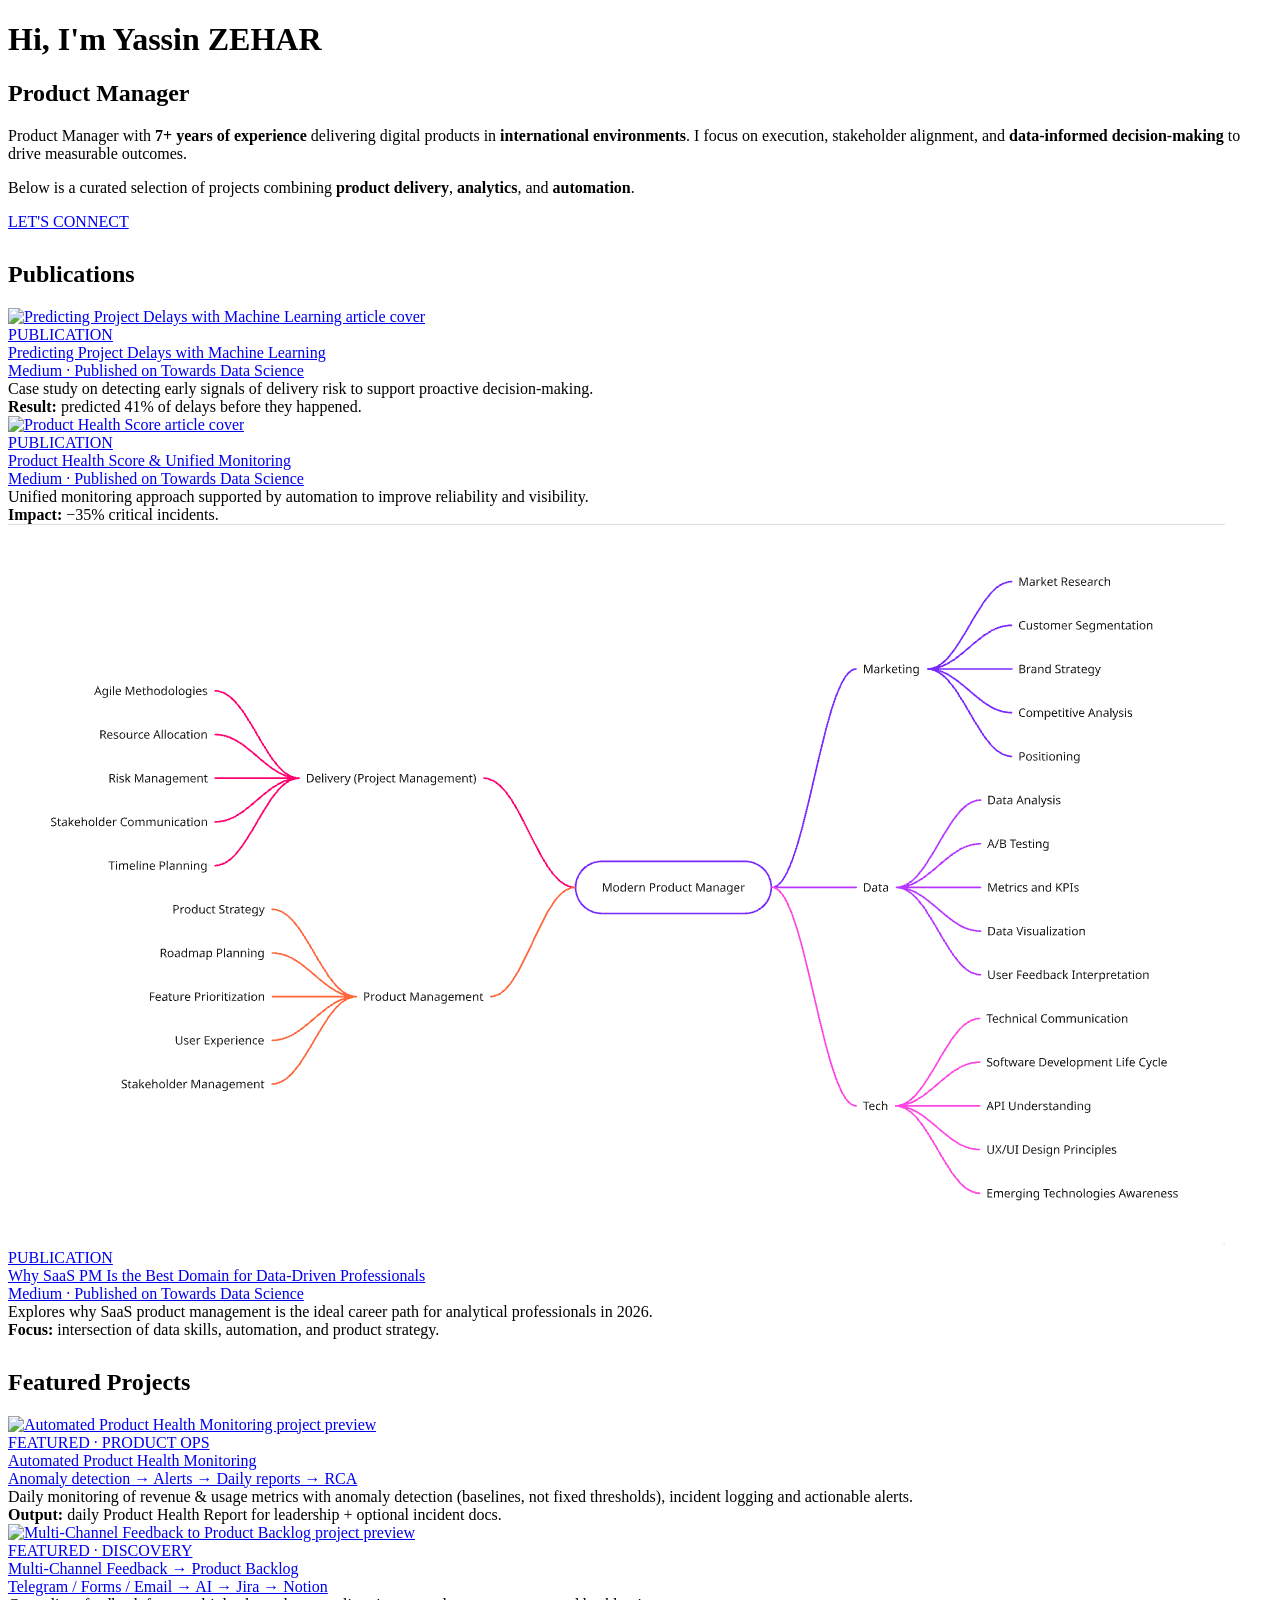
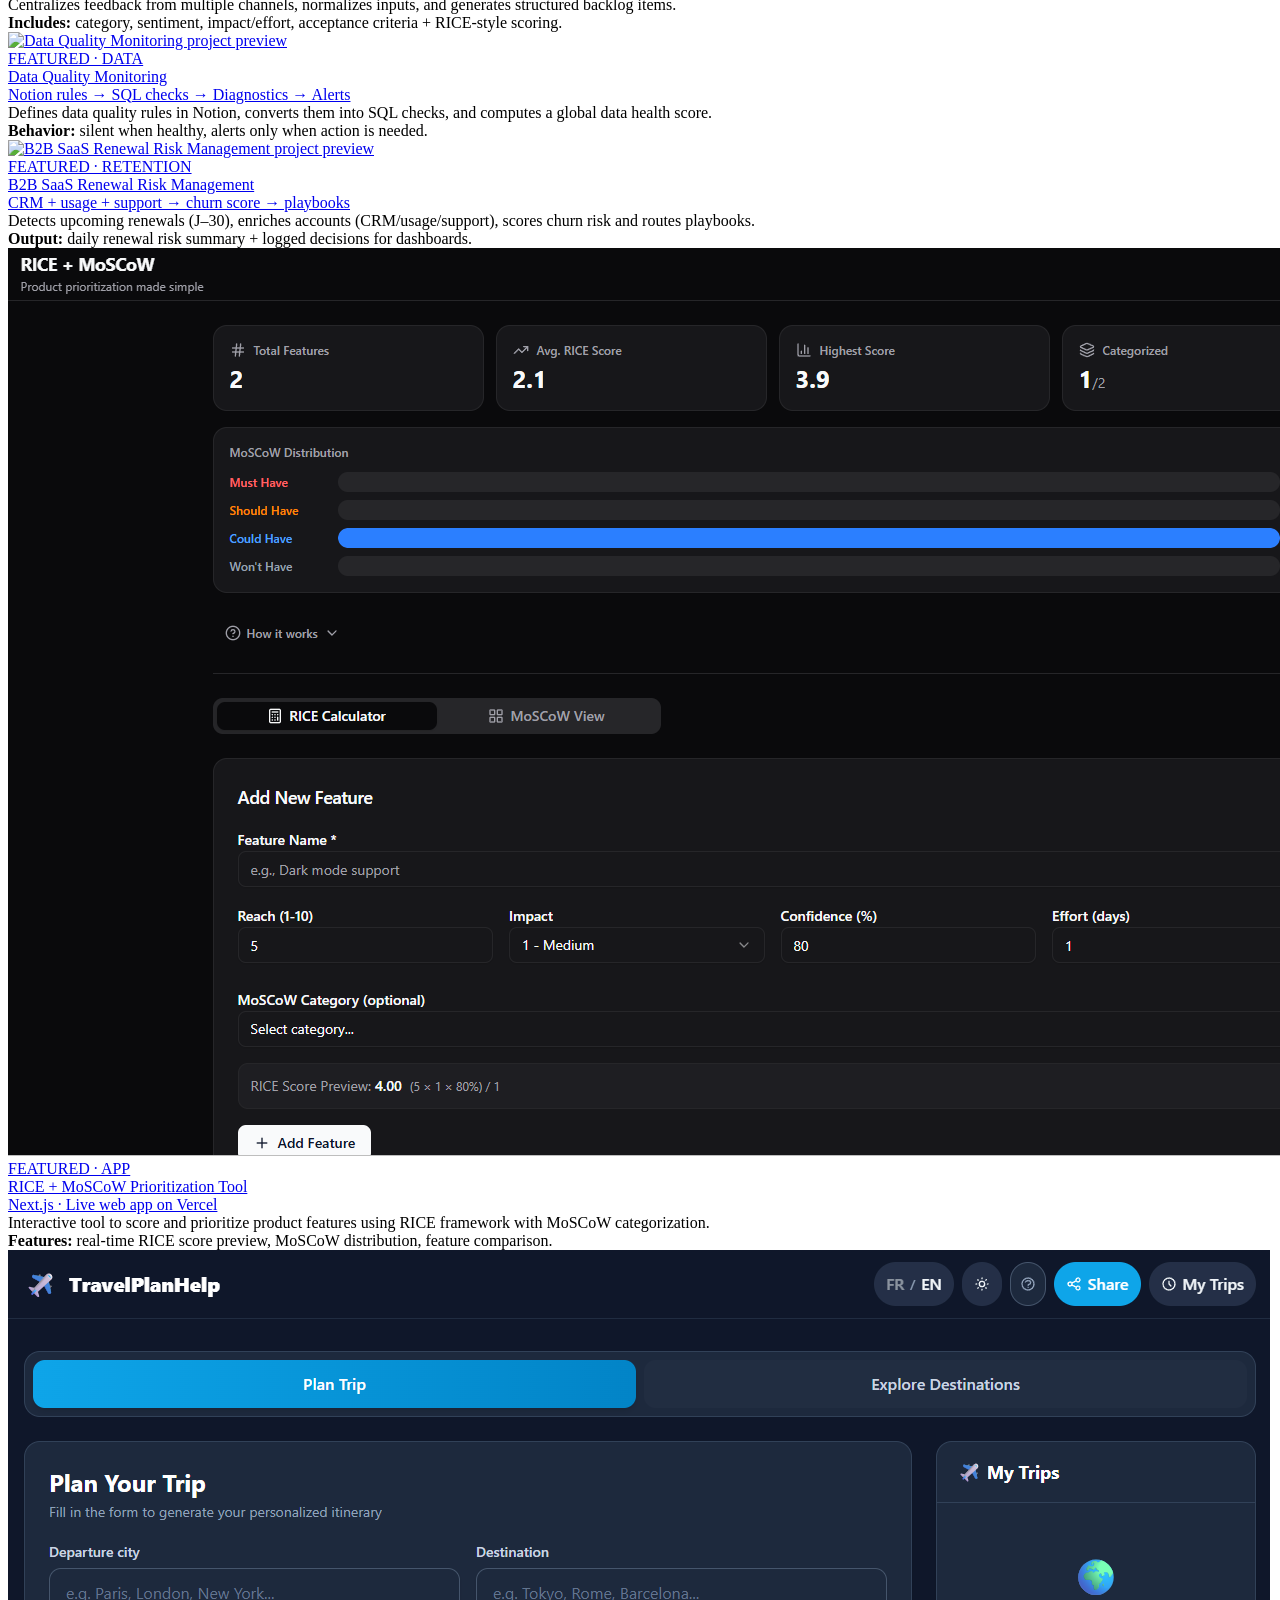
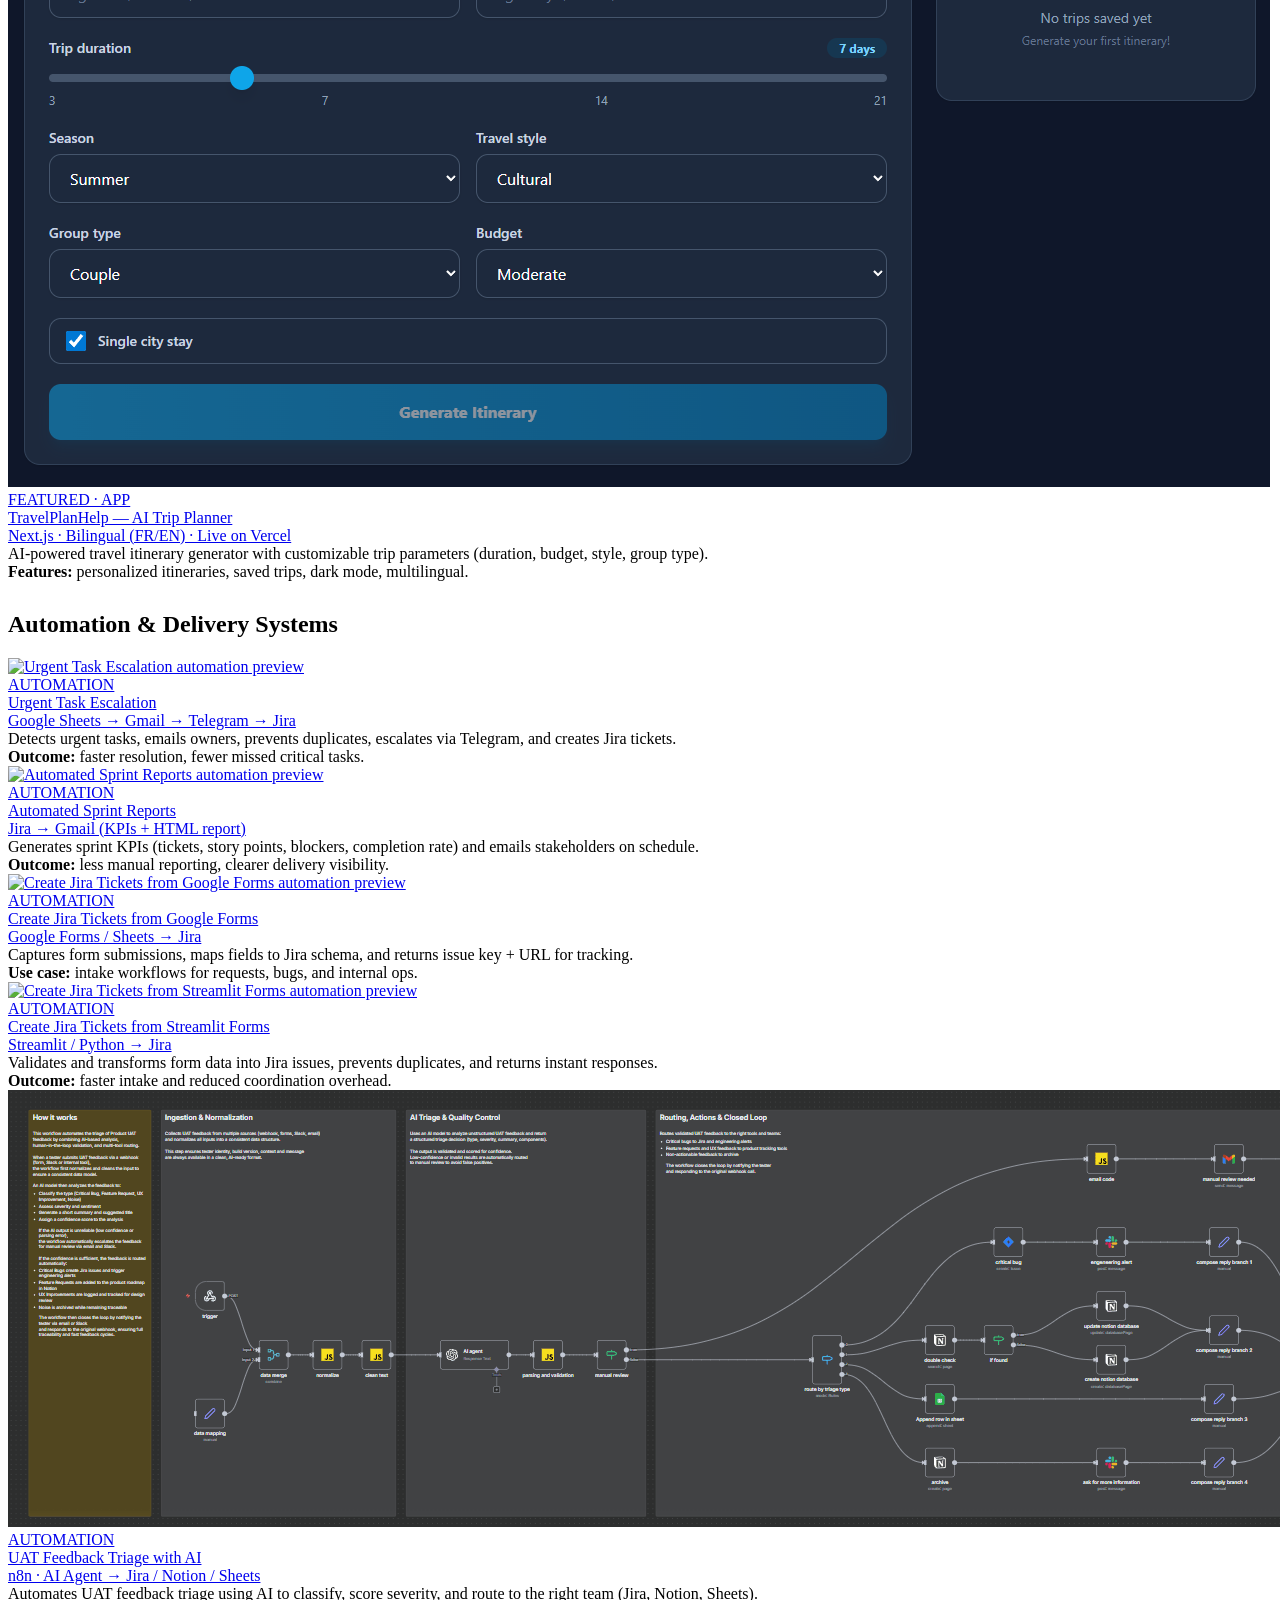
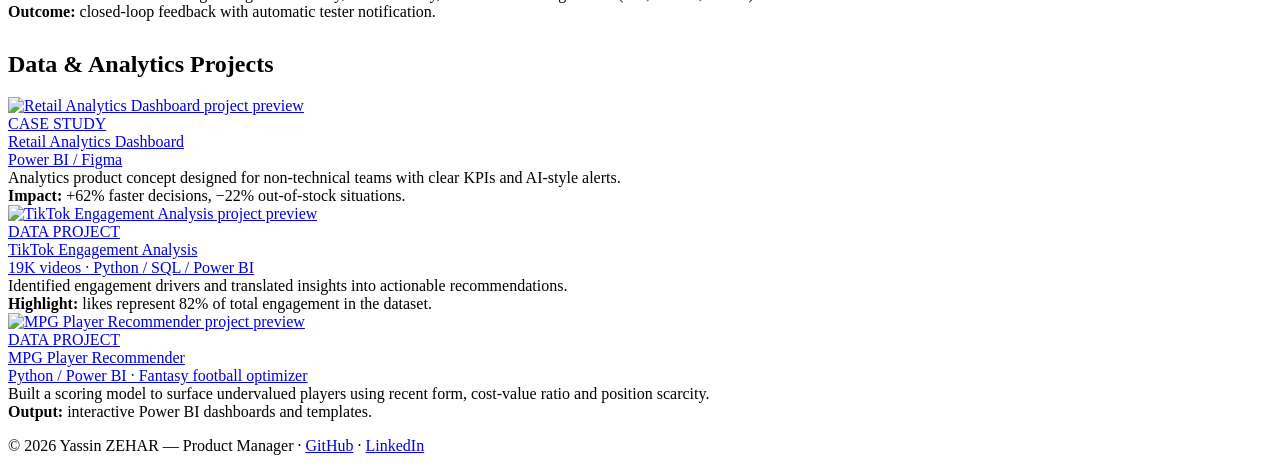
==== index.html @ df8d1d3e "Add 4 new portfolio items: TDS article, 2 apps, n8n workflow - Publications: SaaS PM for Data-Driven" ====
<!DOCTYPE html>
<html lang="en">
  <head>
     <!-- Google tag (gtag.js) -->
<script async src="https://www.googletagmanager.com/gtag/js?id=G-MRGMRCHKZD"></script>
<script>
  window.dataLayer = window.dataLayer || [];
  function gtag(){dataLayer.push(arguments);}
  gtag('js', new Date());

  gtag('config', 'G-MRGMRCHKZD');
</script>
    <meta charset="UTF-8" />
    <title>Yassin ZEHAR — Product Manager Portfolio</title>

    <link
      rel="icon"
      href='data:image/svg+xml,<svg xmlns="http://www.w3.org/2000/svg" viewBox="0 0 100 100"><text y=".9em" font-size="90">🚀</text></svg>'
    />

    <meta
      name="description"
      content="Product Manager portfolio focused on delivery, analytics and automation to drive measurable outcomes."
    />
    <meta name="viewport" content="width=device-width, initial-scale=1.0" />

    

    <link rel="stylesheet" href="static/css/bootstrap.min.css" />
    <link rel="stylesheet" href="static/css/0/styles.css" />
    <!-- Create this file for safe overrides -->
    <link rel="stylesheet" href="static/css/0/custom.css" />

    <script
      src="/static/js/0/anime.min.js"
      integrity="sha256-98Q574VkbV+PkxXCKSgL6jVq9mrVbS7uCdA+vt0sLS8="
      crossorigin="anonymous"
    ></script>
  </head>

  <body>
        <div class="container">
      <!-- HERO -->
      <header id="banner">
        <div id="banner-content" class="row">
          <div class="col-md-15">
            <div class="section-heading">
              <h1>Hi, I'm Yassin ZEHAR</h1>
              <h2 id="typing">Product Manager</h2>

              <p>
                Product Manager with <strong>7+ years of experience</strong> delivering digital products in
                <strong>international environments</strong>. I focus on execution, stakeholder alignment,
                and <strong>data-informed decision-making</strong> to drive measurable outcomes.
              </p>

              <p>
                Below is a curated selection of projects combining
                <strong>product delivery</strong>, <strong>analytics</strong>, and <strong>automation</strong>.
              </p>
            </div>

            <a
              href="https://www.linkedin.com/in/yassin-zehar"
              class="button"
              target="_blank"
              rel="noopener noreferrer"
            >
              LET'S CONNECT
            </a>
          </div>
        </div>
      </header>

      <!-- ========================= -->
<!-- PUBLICATIONS -->
<!-- ========================= -->
<section id="publications" style="margin-top: 30px;">
  <h2>Publications</h2>

  <main id="portfolio-publications">
    <div class="row no-gutters">

      <!-- 1) Publication: Delays prediction -->
      <div class="col-lg-4 col-md-6 portfolio-container">
        <a
          class="portfolio-card"
          href="https://towardsdatascience.com/how-i-used-machine-learning-to-predict-41-of-project-delays-before-they-happened/"
          target="_blank"
          rel="noopener noreferrer"
        >
          <img
            src="static/img/how-i-used-machine-learning.jpg"
            alt="Predicting Project Delays with Machine Learning article cover"
            class="portfolio-card-img"
          />

          <div class="portfolio-card-body">
            <div class="pm-thumb-kicker">PUBLICATION</div>
            <div class="pm-thumb-title">Predicting Project Delays with Machine Learning</div>
            <div class="pm-thumb-meta">Medium · Published on Towards Data Science</div>
          </div>
        </a>

        <div class="portfolio-box-description">
          Case study on detecting early signals of delivery risk to support proactive decision-making.
          <br /><strong>Result:</strong> predicted 41% of delays before they happened.
        </div>
      </div>

      <!-- 2) Publication: Product Health Score -->
      <div class="col-lg-4 col-md-6 portfolio-container">
        <a
          class="portfolio-card"
          href="https://towardsdatascience.com/the-product-health-score-how-i-reduced-critical-incidents-by-35-with-unified-monitoring-and-n8n-automation/"
          target="_blank"
          rel="noopener noreferrer"
        >
          <img
            src="static/img/automated-product-health-monitor.png"
            alt="Product Health Score article cover"
            class="portfolio-card-img"
          />

          <div class="portfolio-card-body">
            <div class="pm-thumb-kicker">PUBLICATION</div>
            <div class="pm-thumb-title">Product Health Score & Unified Monitoring</div>
            <div class="pm-thumb-meta">Medium · Published on Towards Data Science</div>
          </div>
        </a>

        <div class="portfolio-box-description">
          Unified monitoring approach supported by automation to improve reliability and visibility.
          <br /><strong>Impact:</strong> −35% critical incidents.
        </div>
      </div>

      <!-- 3) Publication: SaaS PM for Data-Driven Professionals -->
      <div class="col-lg-4 col-md-6 portfolio-container">
        <a
          class="portfolio-card"
          href="https://towardsdatascience.com/why-saas-product-management-is-the-best-domain-for-data-driven-professionals-in-2026/"
          target="_blank"
          rel="noopener noreferrer"
        >
          <img
            src="static/img/saas-pm-data-driven-article.jpg"
            alt="SaaS PM for Data-Driven Professionals article cover"
            class="portfolio-card-img"
          />

          <div class="portfolio-card-body">
            <div class="pm-thumb-kicker">PUBLICATION</div>
            <div class="pm-thumb-title">Why SaaS PM Is the Best Domain for Data-Driven Professionals</div>
            <div class="pm-thumb-meta">Medium · Published on Towards Data Science</div>
          </div>
        </a>

        <div class="portfolio-box-description">
          Explores why SaaS product management is the ideal career path for analytical professionals in 2026.
          <br /><strong>Focus:</strong> intersection of data skills, automation, and product strategy.
        </div>
      </div>

    </div>
  </main>
</section>


<!-- ========================= -->
<!-- FEATURED PROJECTS -->
<!-- ========================= -->
<section id="featured-projects" style="margin-top: 30px;">
  <h2>Featured Projects</h2>

  <main id="portfolio-featured">
    <div class="row no-gutters">

      <!-- 1) Featured: Automated Product Health Monitoring -->
      <div class="col-lg-4 col-md-6 portfolio-container">
        <a
          class="portfolio-card"
          href="https://github.com/YassinAnalytics/Automated-Product-Health-Monitor-with-Anomaly-Detection-AI-Root-Cause-Analysis/blob/main/README.md"
          target="_blank"
          rel="noopener noreferrer"
        >
          <img
            src="static/img/automated-product-health-monitor.png"
            alt="Automated Product Health Monitoring project preview"
            class="portfolio-card-img"
          />

          <div class="portfolio-card-body">
            <div class="pm-thumb-kicker">FEATURED · PRODUCT OPS</div>
            <div class="pm-thumb-title">Automated Product Health Monitoring</div>
            <div class="pm-thumb-meta">Anomaly detection → Alerts → Daily reports → RCA</div>
          </div>
        </a>

        <div class="portfolio-box-description">
          Daily monitoring of revenue & usage metrics with anomaly detection (baselines, not fixed thresholds),
          incident logging and actionable alerts.
          <br /><strong>Output:</strong> daily Product Health Report for leadership + optional incident docs.
        </div>
      </div>

      <!-- 2) Featured: Multi-Channel Feedback to Backlog -->
      <div class="col-lg-4 col-md-6 portfolio-container">
        <a
          class="portfolio-card"
          href="https://github.com/YassinAnalytics/Multi-Channel-Feedback-to-Jira-Pipeline-with-AI-Analysis-Notion-Reporting/blob/main/README.md"
          target="_blank"
          rel="noopener noreferrer"
        >
          <img
            src="static/img/multi-channel-feedback.png"
            alt="Multi-Channel Feedback to Product Backlog project preview"
            class="portfolio-card-img"
          />

          <div class="portfolio-card-body">
            <div class="pm-thumb-kicker">FEATURED · DISCOVERY</div>
            <div class="pm-thumb-title">Multi-Channel Feedback → Product Backlog</div>
            <div class="pm-thumb-meta">Telegram / Forms / Email → AI → Jira → Notion</div>
          </div>
        </a>

        <div class="portfolio-box-description">
          Centralizes feedback from multiple channels, normalizes inputs, and generates structured backlog items.
          <br /><strong>Includes:</strong> category, sentiment, impact/effort, acceptance criteria + RICE-style scoring.
        </div>
      </div>

      <!-- 3) Featured: Data Quality Monitoring -->
      <div class="col-lg-4 col-md-6 portfolio-container">
        <a
          class="portfolio-card"
          href="https://github.com/YassinAnalytics/Monitor-Data-Quality-with-Notion-Rules-SQL-Checks-AI-Powered-Alerts/blob/main/README.md"
          target="_blank"
          rel="noopener noreferrer"
        >
          <img
            src="static/img/monitor-data-quality.png"
            alt="Data Quality Monitoring project preview"
            class="portfolio-card-img"
          />

          <div class="portfolio-card-body">
            <div class="pm-thumb-kicker">FEATURED · DATA</div>
            <div class="pm-thumb-title">Data Quality Monitoring</div>
            <div class="pm-thumb-meta">Notion rules → SQL checks → Diagnostics → Alerts</div>
          </div>
        </a>

        <div class="portfolio-box-description">
          Defines data quality rules in Notion, converts them into SQL checks, and computes a global data health score.
          <br /><strong>Behavior:</strong> silent when healthy, alerts only when action is needed.
        </div>
      </div>

      <!-- 4) Featured: B2B SaaS Renewal Risk -->
      <div class="col-lg-4 col-md-6 portfolio-container">
        <a
          class="portfolio-card"
          href="https://github.com/YassinAnalytics/Automate-B2B-SaaS-Renewal-Risk-Management-with-CRM-Support-Usage-Data/blob/main/README.md"
          target="_blank"
          rel="noopener noreferrer"
        >
          <img
            src="static/img/automate-b2b-saas-renewal.png"
            alt="B2B SaaS Renewal Risk Management project preview"
            class="portfolio-card-img"
          />

          <div class="portfolio-card-body">
            <div class="pm-thumb-kicker">FEATURED · RETENTION</div>
            <div class="pm-thumb-title">B2B SaaS Renewal Risk Management</div>
            <div class="pm-thumb-meta">CRM + usage + support → churn score → playbooks</div>
          </div>
        </a>

        <div class="portfolio-box-description">
          Detects upcoming renewals (J–30), enriches accounts (CRM/usage/support), scores churn risk and routes playbooks.
          <br /><strong>Output:</strong> daily renewal risk summary + logged decisions for dashboards.
        </div>
      </div>

      <!-- 5) Featured: RICE + MoSCoW Prioritization Tool -->
      <div class="col-lg-4 col-md-6 portfolio-container">
        <a
          class="portfolio-card"
          href="https://pm-rice-moscow-prioritization-tool.vercel.app/"
          target="_blank"
          rel="noopener noreferrer"
        >
          <img
            src="static/img/rice-moscow-prioritization-app.png"
            alt="RICE + MoSCoW Prioritization Tool preview"
            class="portfolio-card-img"
          />

          <div class="portfolio-card-body">
            <div class="pm-thumb-kicker">FEATURED · APP</div>
            <div class="pm-thumb-title">RICE + MoSCoW Prioritization Tool</div>
            <div class="pm-thumb-meta">Next.js · Live web app on Vercel</div>
          </div>
        </a>

        <div class="portfolio-box-description">
          Interactive tool to score and prioritize product features using RICE framework with MoSCoW categorization.
          <br /><strong>Features:</strong> real-time RICE score preview, MoSCoW distribution, feature comparison.
        </div>
      </div>

      <!-- 6) Featured: TravelPlanHelp -->
      <div class="col-lg-4 col-md-6 portfolio-container">
        <a
          class="portfolio-card"
          href="https://travalappplan.vercel.app/en"
          target="_blank"
          rel="noopener noreferrer"
        >
          <img
            src="static/img/travel-plan-help-app.png"
            alt="TravelPlanHelp app preview"
            class="portfolio-card-img"
          />

          <div class="portfolio-card-body">
            <div class="pm-thumb-kicker">FEATURED · APP</div>
            <div class="pm-thumb-title">TravelPlanHelp — AI Trip Planner</div>
            <div class="pm-thumb-meta">Next.js · Bilingual (FR/EN) · Live on Vercel</div>
          </div>
        </a>

        <div class="portfolio-box-description">
          AI-powered travel itinerary generator with customizable trip parameters (duration, budget, style, group type).
          <br /><strong>Features:</strong> personalized itineraries, saved trips, dark mode, multilingual.
        </div>
      </div>

    </div>
  </main>
</section>


<!-- ========================= -->
<!-- AUTOMATION & DELIVERY -->
<!-- ========================= -->
<section id="automation-delivery" style="margin-top: 30px;">
  <h2>Automation & Delivery Systems</h2>

  <main id="portfolio-automation">
    <div class="row no-gutters">

      <!-- 1) Automation: Urgent Task Escalation -->
      <div class="col-lg-4 col-md-6 portfolio-container">
        <a
          class="portfolio-card"
          href="https://github.com/YassinAnalytics/Send-Alert-When-Task-Is-Urgent-in-Google-Sheets-with-Telegram-reminder"
          target="_blank"
          rel="noopener noreferrer"
        >
          <img
            src="static/img/send-alert-when-task.png"
            alt="Urgent Task Escalation automation preview"
            class="portfolio-card-img"
          />

          <div class="portfolio-card-body">
            <div class="pm-thumb-kicker">AUTOMATION</div>
            <div class="pm-thumb-title">Urgent Task Escalation</div>
            <div class="pm-thumb-meta">Google Sheets → Gmail → Telegram → Jira</div>
          </div>
        </a>

        <div class="portfolio-box-description">
          Detects urgent tasks, emails owners, prevents duplicates, escalates via Telegram, and creates Jira tickets.
          <br /><strong>Outcome:</strong> faster resolution, fewer missed critical tasks.
        </div>
      </div>

      <!-- 2) Automation: Sprint Reports -->
      <div class="col-lg-4 col-md-6 portfolio-container">
        <a
          class="portfolio-card"
          href="https://github.com/YassinAnalytics/Automated-Sprint-Reports-from-Jira-to-Stakeholders-via-Gmail"
          target="_blank"
          rel="noopener noreferrer"
        >
          <img
            src="static/img/automated-sprint-report.png"
            alt="Automated Sprint Reports automation preview"
            class="portfolio-card-img"
          />

          <div class="portfolio-card-body">
            <div class="pm-thumb-kicker">AUTOMATION</div>
            <div class="pm-thumb-title">Automated Sprint Reports</div>
            <div class="pm-thumb-meta">Jira → Gmail (KPIs + HTML report)</div>
          </div>
        </a>

        <div class="portfolio-box-description">
          Generates sprint KPIs (tickets, story points, blockers, completion rate) and emails stakeholders on schedule.
          <br /><strong>Outcome:</strong> less manual reporting, clearer delivery visibility.
        </div>
      </div>

      <!-- 3) Automation: Forms to Jira -->
      <div class="col-lg-4 col-md-6 portfolio-container">
        <a
          class="portfolio-card"
          href="https://github.com/YassinAnalytics/Jira-Ticket-Creation-from-Google-Forms-with-Sheet-Updates-and-Email-Notifications"
          target="_blank"
          rel="noopener noreferrer"
        >
          <img
            src="static/img/jira-ticket-creation.png"
            alt="Create Jira Tickets from Google Forms automation preview"
            class="portfolio-card-img"
          />

          <div class="portfolio-card-body">
            <div class="pm-thumb-kicker">AUTOMATION</div>
            <div class="pm-thumb-title">Create Jira Tickets from Google Forms</div>
            <div class="pm-thumb-meta">Google Forms / Sheets → Jira</div>
          </div>
        </a>

        <div class="portfolio-box-description">
          Captures form submissions, maps fields to Jira schema, and returns issue key + URL for tracking.
          <br /><strong>Use case:</strong> intake workflows for requests, bugs, and internal ops.
        </div>
      </div>

      <!-- 4) Automation: Streamlit to Jira -->
      <div class="col-lg-4 col-md-6 portfolio-container">
        <a
          class="portfolio-card"
          href="https://github.com/YassinAnalytics/Create-Jira-Tickets-from-Streamlit-Forms"
          target="_blank"
          rel="noopener noreferrer"
        >
          <img
            src="static/img/jira-ticket-creation-streamlit.png"
            alt="Create Jira Tickets from Streamlit Forms automation preview"
            class="portfolio-card-img"
          />

          <div class="portfolio-card-body">
            <div class="pm-thumb-kicker">AUTOMATION</div>
            <div class="pm-thumb-title">Create Jira Tickets from Streamlit Forms</div>
            <div class="pm-thumb-meta">Streamlit / Python → Jira</div>
          </div>
        </a>

        <div class="portfolio-box-description">
          Validates and transforms form data into Jira issues, prevents duplicates, and returns instant responses.
          <br /><strong>Outcome:</strong> faster intake and reduced coordination overhead.
        </div>
      </div>

      <!-- 5) Automation: UAT Feedback Triage -->
      <div class="col-lg-4 col-md-6 portfolio-container">
        <a
          class="portfolio-card"
          href="https://creators.n8n.io/workflows/12135"
          target="_blank"
          rel="noopener noreferrer"
        >
          <img
            src="static/img/uat-feedback-triage-workflow.png"
            alt="UAT Feedback Triage n8n workflow preview"
            class="portfolio-card-img"
          />

          <div class="portfolio-card-body">
            <div class="pm-thumb-kicker">AUTOMATION</div>
            <div class="pm-thumb-title">UAT Feedback Triage with AI</div>
            <div class="pm-thumb-meta">n8n · AI Agent → Jira / Notion / Sheets</div>
          </div>
        </a>

        <div class="portfolio-box-description">
          Automates UAT feedback triage using AI to classify, score severity, and route to the right team (Jira, Notion, Sheets).
          <br /><strong>Outcome:</strong> closed-loop feedback with automatic tester notification.
        </div>
      </div>

    </div>
  </main>
</section>


<!-- ========================= -->
<!-- DATA & ANALYTICS -->
<!-- ========================= -->
<section id="data-analytics" style="margin-top: 30px;">
  <h2>Data & Analytics Projects</h2>

  <main id="portfolio-data">
    <div class="row no-gutters">

      <!-- 1) Case Study: Retail dashboard -->
      <div class="col-lg-4 col-md-6 portfolio-container">
        <a
          class="portfolio-card"
          href="https://github.com/YassinAnalytics/saas-analytics-retail"
          target="_blank"
          rel="noopener noreferrer"
        >
          <img
            src="static/img/retail-dashboard.png"
            alt="Retail Analytics Dashboard project preview"
            class="portfolio-card-img"
          />

          <div class="portfolio-card-body">
            <div class="pm-thumb-kicker">CASE STUDY</div>
            <div class="pm-thumb-title">Retail Analytics Dashboard</div>
            <div class="pm-thumb-meta">Power BI / Figma</div>
          </div>
        </a>

        <div class="portfolio-box-description">
          Analytics product concept designed for non-technical teams with clear KPIs and AI-style alerts.
          <br /><strong>Impact:</strong> +62% faster decisions, −22% out-of-stock situations.
        </div>
      </div>

      <!-- 2) Data project: TikTok -->
      <div class="col-lg-4 col-md-6 portfolio-container">
        <a
          class="portfolio-card"
          href="https://github.com/YassinAnalytics/tiktok-engagement-analysis"
          target="_blank"
          rel="noopener noreferrer"
        >
          <img
            src="static/img/tiktok.png"
            alt="TikTok Engagement Analysis project preview"
            class="portfolio-card-img"
          />

          <div class="portfolio-card-body">
            <div class="pm-thumb-kicker">DATA PROJECT</div>
            <div class="pm-thumb-title">TikTok Engagement Analysis</div>
            <div class="pm-thumb-meta">19K videos · Python / SQL / Power BI</div>
          </div>
        </a>

        <div class="portfolio-box-description">
          Identified engagement drivers and translated insights into actionable recommendations.
          <br /><strong>Highlight:</strong> likes represent 82% of total engagement in the dataset.
        </div>
      </div>

      <!-- 3) Data project: MPG Recommender -->
      <div class="col-lg-4 col-md-6 portfolio-container">
        <a
          class="portfolio-card"
          href="https://github.com/YassinAnalytics/recommender-fantasy-football-picker"
          target="_blank"
          rel="noopener noreferrer"
        >
          <img
            src="static/img/mpg.png"
            alt="MPG Player Recommender project preview"
            class="portfolio-card-img"
          />

          <div class="portfolio-card-body">
            <div class="pm-thumb-kicker">DATA PROJECT</div>
            <div class="pm-thumb-title">MPG Player Recommender</div>
            <div class="pm-thumb-meta">Python / Power BI · Fantasy football optimizer</div>
          </div>
        </a>

        <div class="portfolio-box-description">
          Built a scoring model to surface undervalued players using recent form, cost-value ratio and position scarcity.
          <br /><strong>Output:</strong> interactive Power BI dashboards and templates.
        </div>
      </div>

    </div>
  </main>
</section>




      <!-- FOOTER -->
      <footer id="landing-footer">
        <div id="landing-footer-content" class="row text-center">
          <div class="col-12">
            <p id="copyright">
              © <span id="year"></span> Yassin ZEHAR — Product Manager ·
              <a href="https://github.com/YassinAnalytics" target="_blank" rel="noopener noreferrer">GitHub</a>
              ·
              <a href="https://www.linkedin.com/in/yassin-zehar" target="_blank" rel="noopener noreferrer">LinkedIn</a>
            </p>
          </div>
        </div>
      </footer>
    </div>

    <script src="/static/js/0/script.js"></script>
    <script>
      document.getElementById("year").textContent = new Date().getFullYear();
    </script>
  </body>
</html>
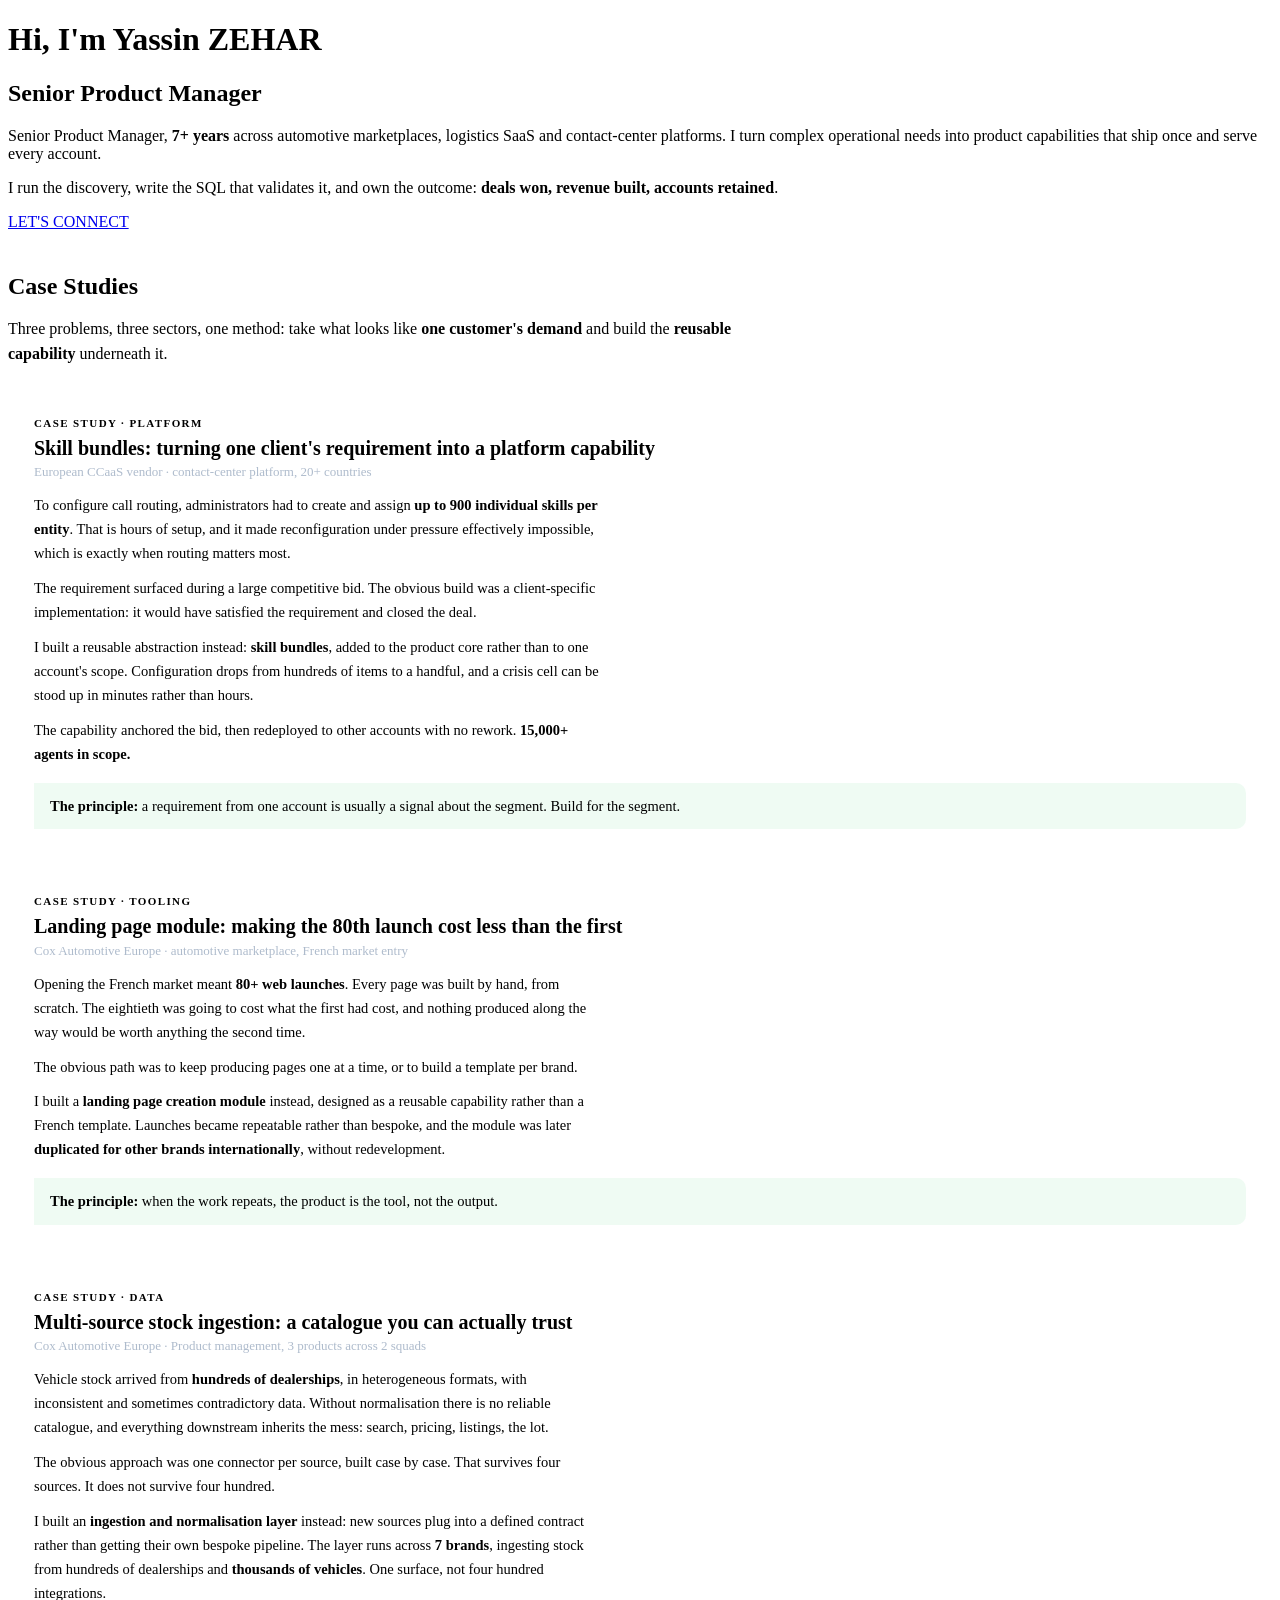
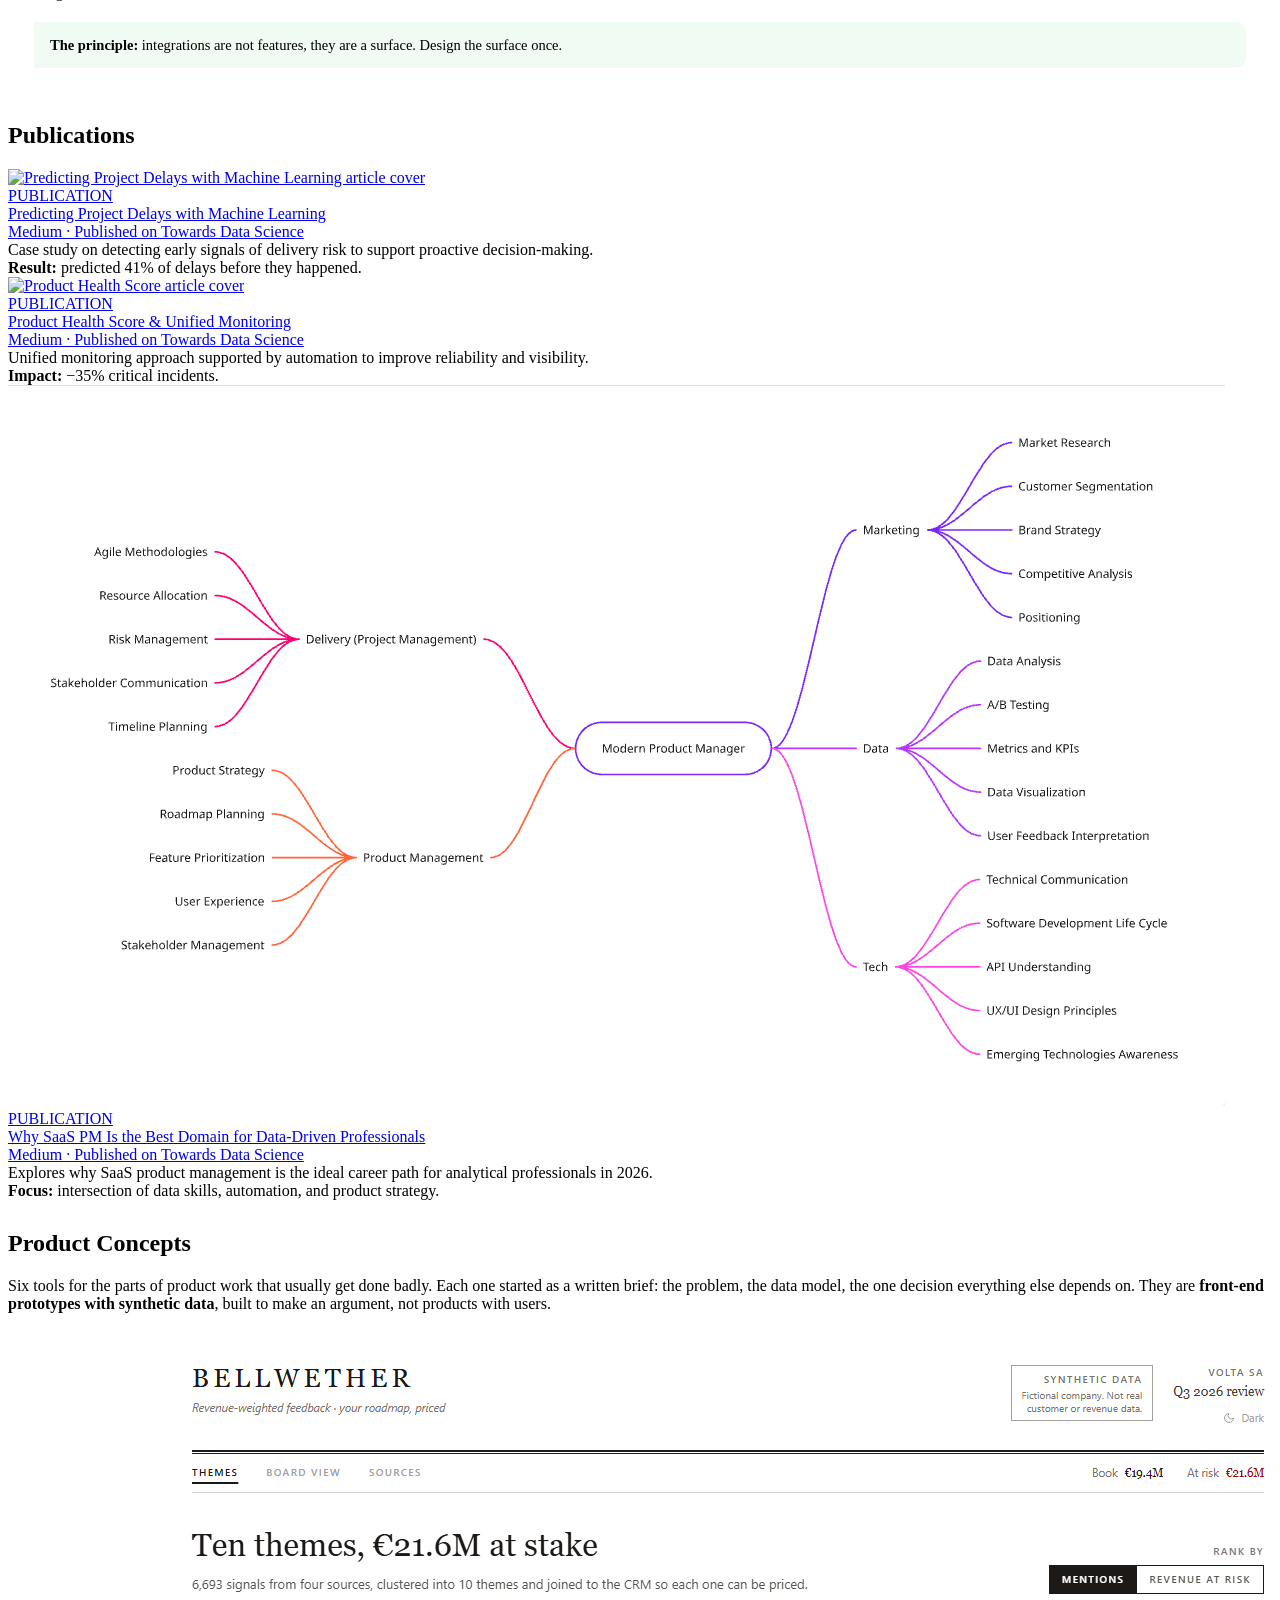
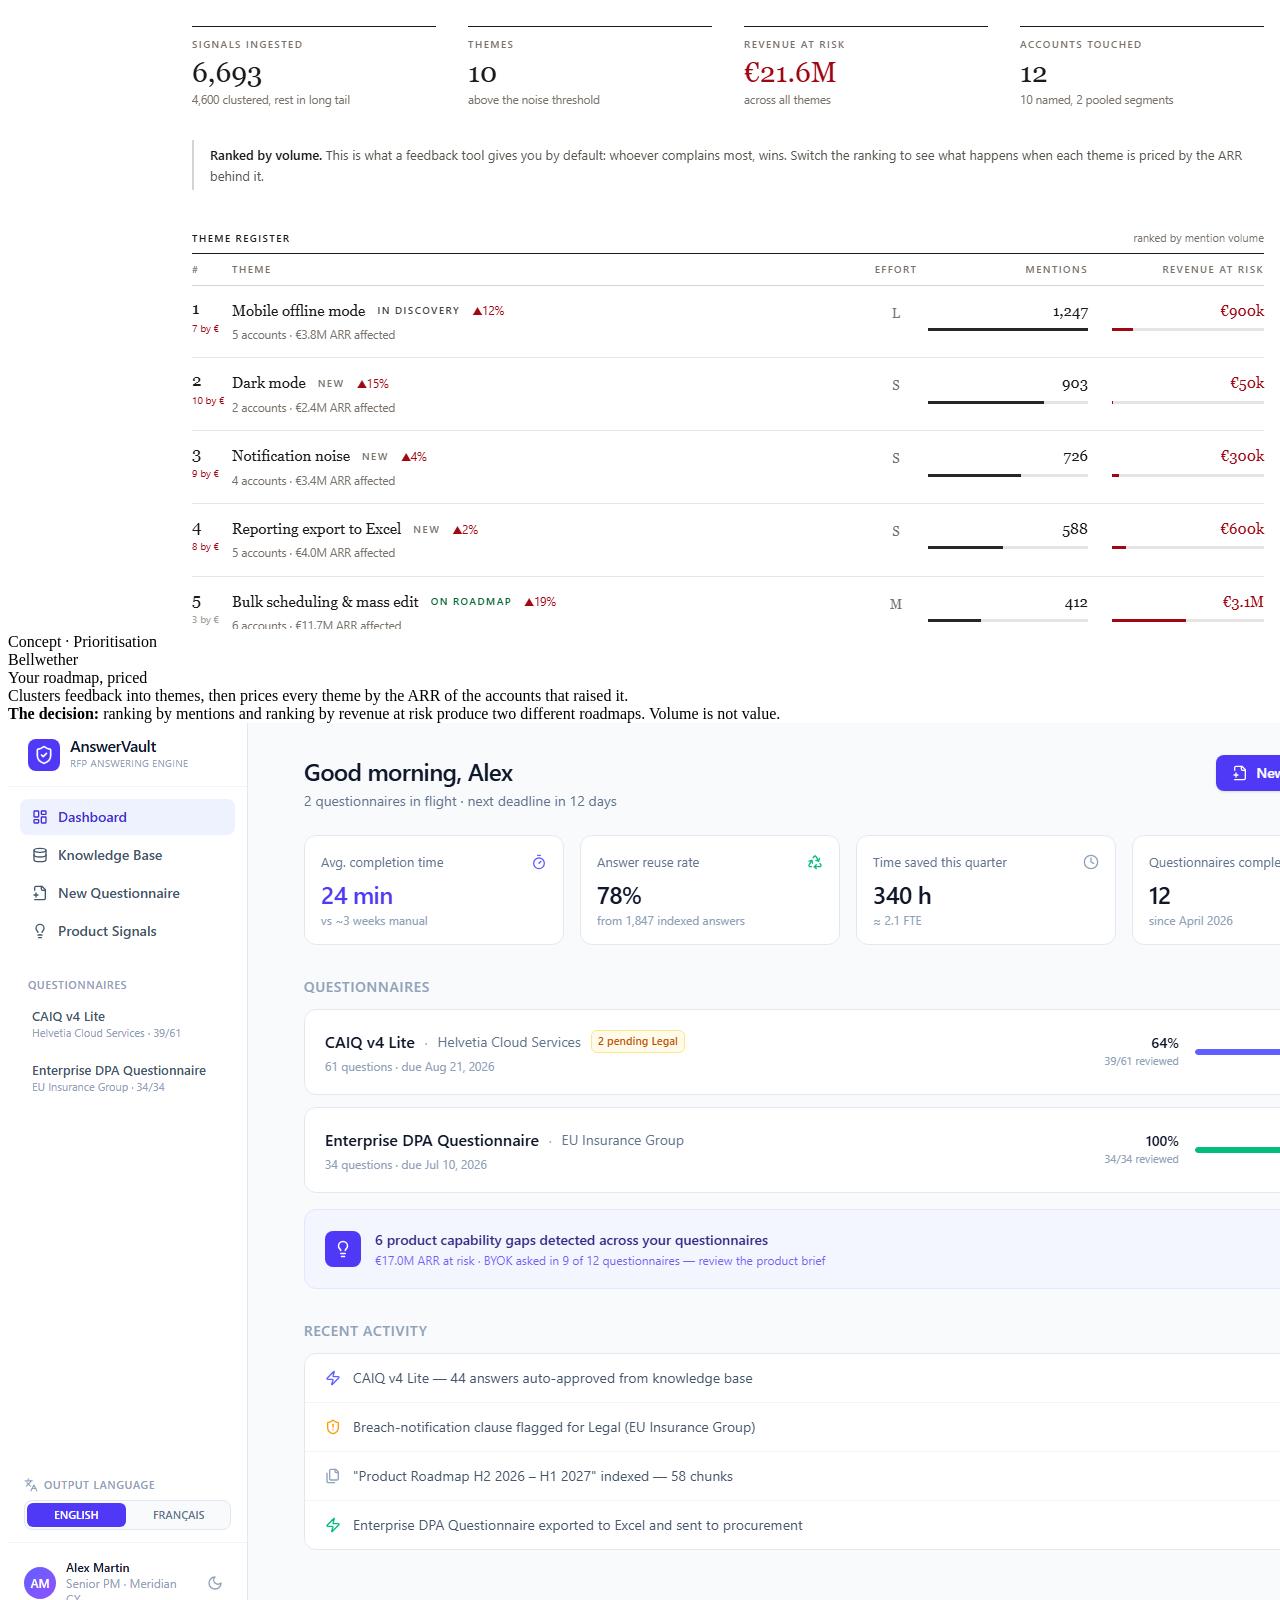
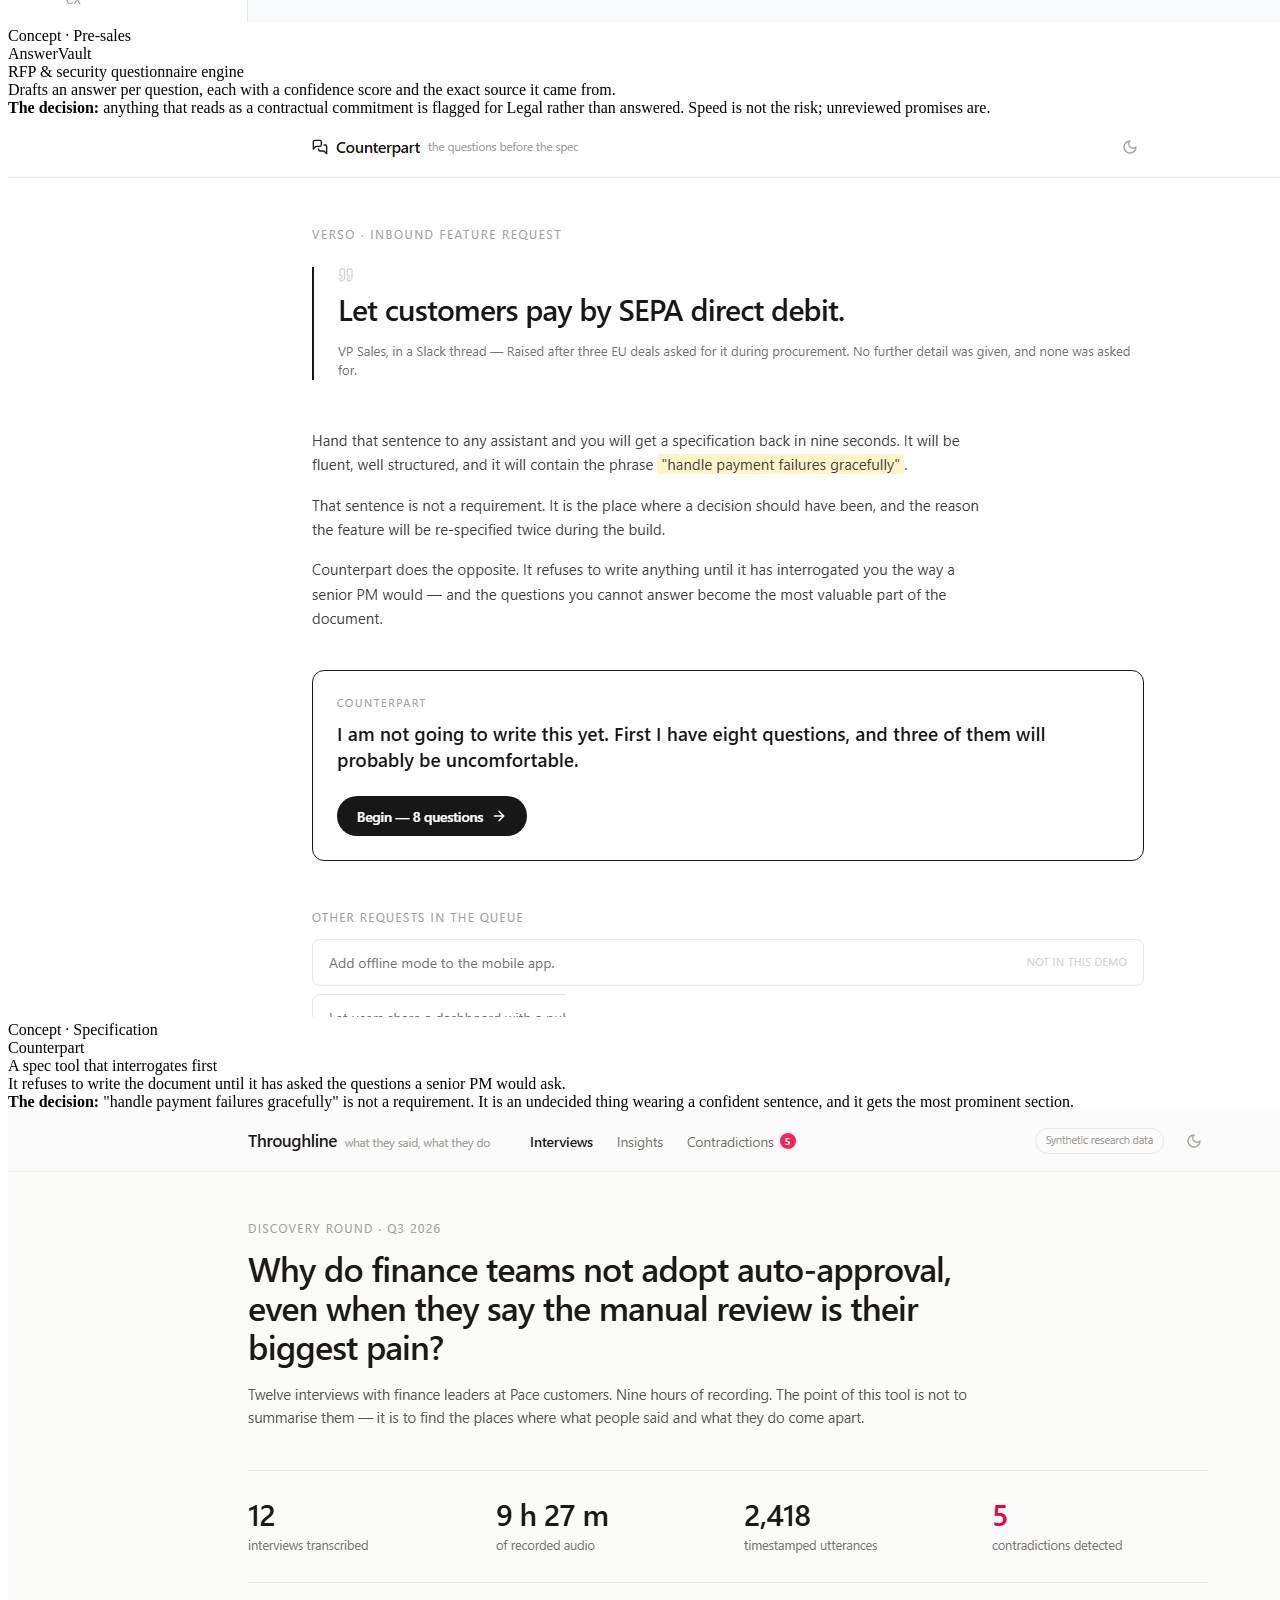
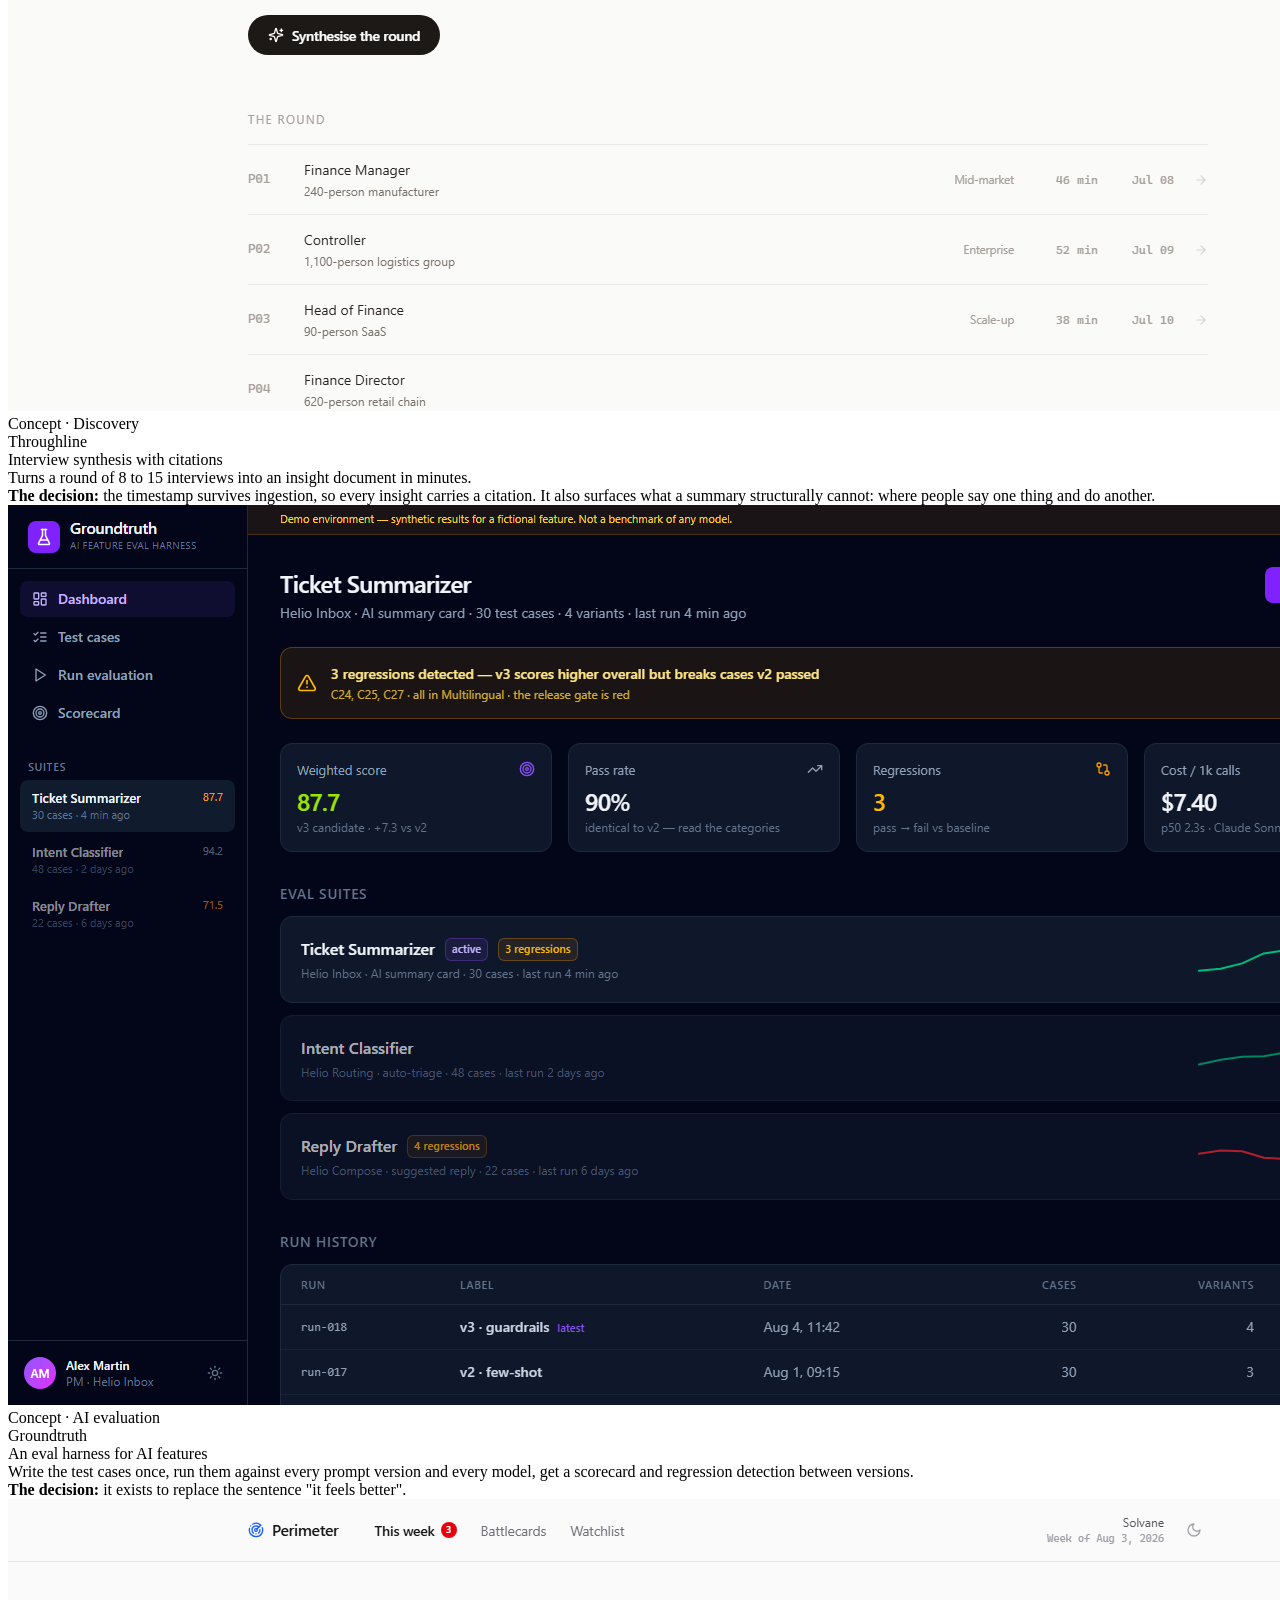
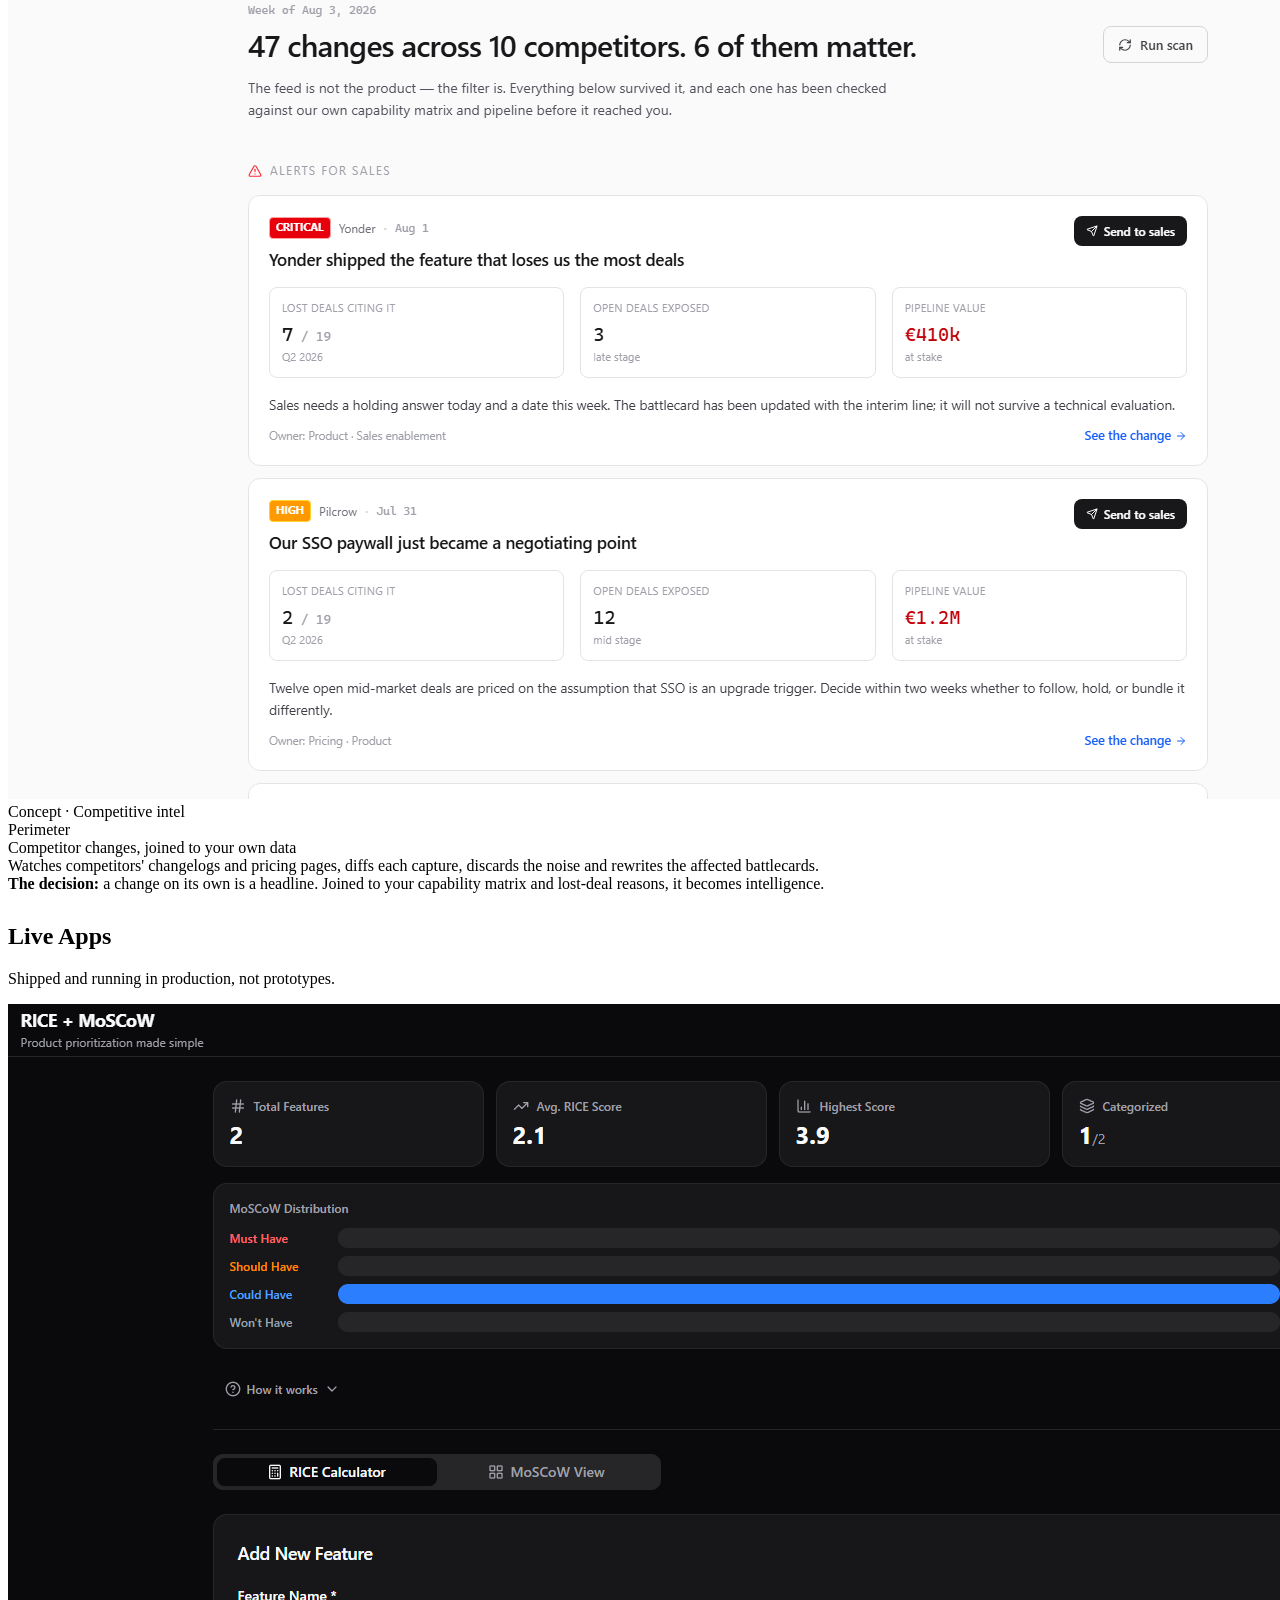
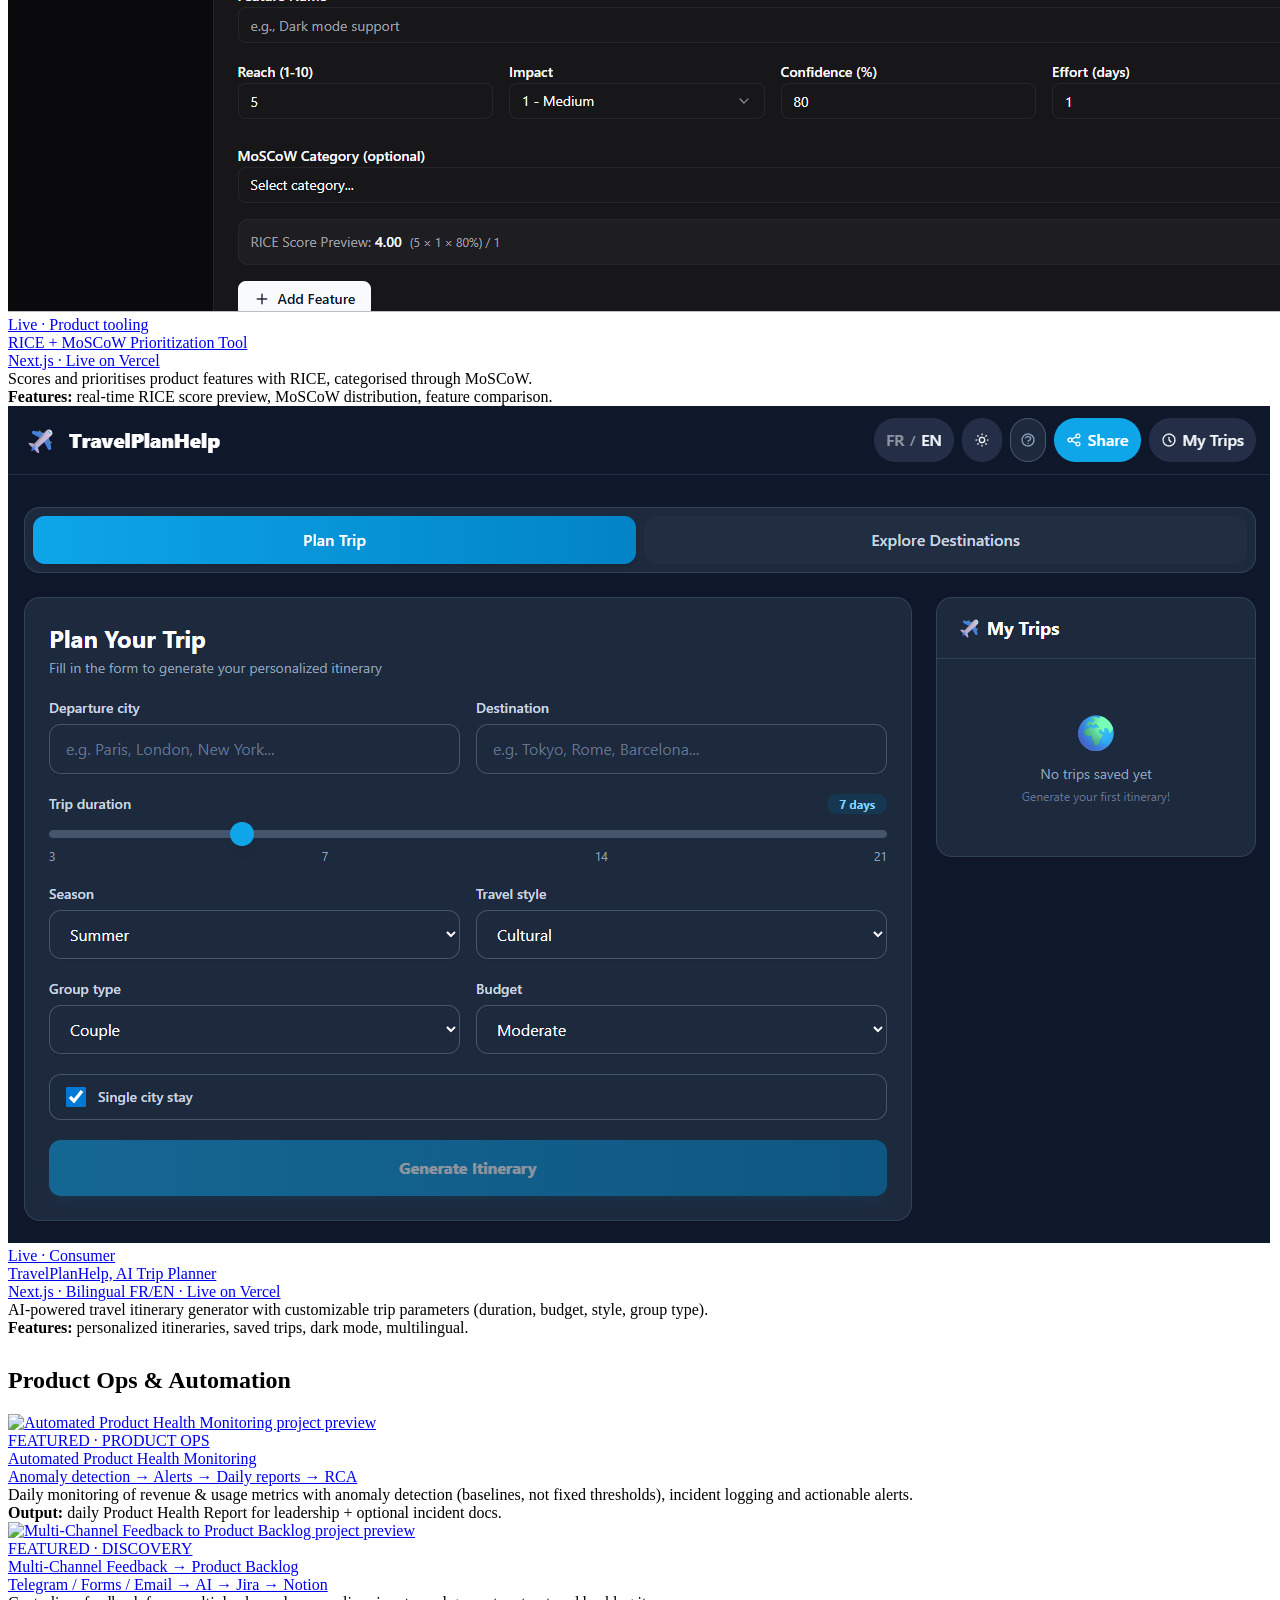
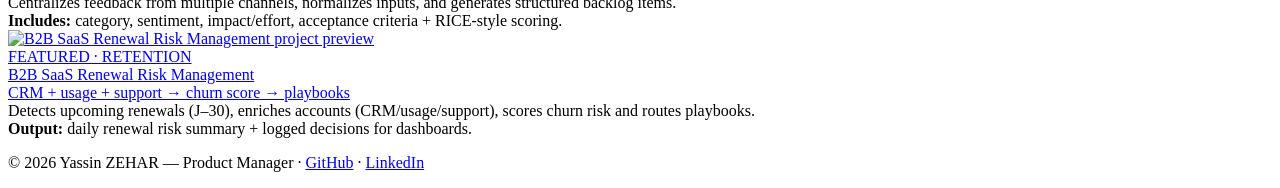
==== commit 7f2ab171: "Add case studies and product concepts, trim low-value sections - New Case Studies section: skill bun" ====
--- a/index.html
+++ b/index.html
@@ -11,7 +11,7 @@
   gtag('config', 'G-MRGMRCHKZD');
 </script>
     <meta charset="UTF-8" />
-    <title>Yassin ZEHAR — Product Manager Portfolio</title>
+    <title>Yassin ZEHAR · Senior Product Manager</title>
 
     <link
       rel="icon"
@@ -20,7 +20,7 @@
 
     <meta
       name="description"
-      content="Product Manager portfolio focused on delivery, analytics and automation to drive measurable outcomes."
+      content="Senior Product Manager, 7+ years across automotive marketplaces, logistics SaaS and contact-center platforms. Case studies on turning complex operational needs into reusable product capabilities."
     />
     <meta name="viewport" content="width=device-width, initial-scale=1.0" />
 
@@ -31,11 +31,8 @@
     <!-- Create this file for safe overrides -->
     <link rel="stylesheet" href="static/css/0/custom.css" />
 
-    <script
-      src="/static/js/0/anime.min.js"
-      integrity="sha256-98Q574VkbV+PkxXCKSgL6jVq9mrVbS7uCdA+vt0sLS8="
-      crossorigin="anonymous"
-    ></script>
+    <!-- fichier local du dépôt : pas de SRI (le hash ne correspondait plus et bloquait le script) -->
+    <script src="static/js/0/anime.min.js"></script>
   </head>
 
   <body>
@@ -46,17 +43,17 @@
           <div class="col-md-15">
             <div class="section-heading">
               <h1>Hi, I'm Yassin ZEHAR</h1>
-              <h2 id="typing">Product Manager</h2>
+              <h2 id="typing">Senior Product Manager</h2>
 
               <p>
-                Product Manager with <strong>7+ years of experience</strong> delivering digital products in
-                <strong>international environments</strong>. I focus on execution, stakeholder alignment,
-                and <strong>data-informed decision-making</strong> to drive measurable outcomes.
+                Senior Product Manager, <strong>7+ years</strong> across automotive marketplaces, logistics SaaS
+                and contact-center platforms. I turn complex operational needs into product capabilities
+                that ship once and serve every account.
               </p>
 
               <p>
-                Below is a curated selection of projects combining
-                <strong>product delivery</strong>, <strong>analytics</strong>, and <strong>automation</strong>.
+                I run the discovery, write the SQL that validates it, and own the outcome:
+                <strong>deals won, revenue built, accounts retained</strong>.
               </p>
             </div>
 
@@ -73,6 +70,106 @@
       </header>
 
       <!-- ========================= -->
+<!-- CASE STUDIES -->
+<!-- ========================= -->
+<section id="case-studies">
+  <h2>Case Studies</h2>
+
+  <p class="cs-lede">
+    Three problems, three sectors, one method: take what looks like
+    <strong>one customer's demand</strong> and build the
+    <strong>reusable capability</strong> underneath it.
+  </p>
+
+  <div class="cs-list">
+
+    <!-- 1) Skill bundles -->
+    <article class="case-study">
+      <div class="cs-kicker">Case Study · Platform</div>
+      <div class="cs-title">Skill bundles: turning one client's requirement into a platform capability</div>
+      <div class="cs-meta">European CCaaS vendor · contact-center platform, 20+ countries</div>
+
+      <p>
+        To configure call routing, administrators had to create and assign
+        <strong>up to 900 individual skills per entity</strong>. That is hours of setup, and it made
+        reconfiguration under pressure effectively impossible, which is exactly when routing matters most.
+      </p>
+      <p>
+        The requirement surfaced during a large competitive bid. The obvious build was a client-specific
+        implementation: it would have satisfied the requirement and closed the deal.
+      </p>
+      <p>
+        I built a reusable abstraction instead: <strong>skill bundles</strong>, added to the product core
+        rather than to one account's scope. Configuration drops from hundreds of items to a handful, and a
+        crisis cell can be stood up in minutes rather than hours.
+      </p>
+      <p>
+        The capability anchored the bid, then redeployed to other accounts with no rework.
+        <strong>15,000+ agents in scope.</strong>
+      </p>
+
+      <div class="cs-principle">
+        <b>The principle:</b> a requirement from one account is usually a signal about the segment.
+        Build for the segment.
+      </div>
+    </article>
+
+    <!-- 2) Landing page module -->
+    <article class="case-study">
+      <div class="cs-kicker">Case Study · Tooling</div>
+      <div class="cs-title">Landing page module: making the 80th launch cost less than the first</div>
+      <div class="cs-meta">Cox Automotive Europe · automotive marketplace, French market entry</div>
+
+      <p>
+        Opening the French market meant <strong>80+ web launches</strong>. Every page was built by hand,
+        from scratch. The eightieth was going to cost what the first had cost, and nothing produced along
+        the way would be worth anything the second time.
+      </p>
+      <p>
+        The obvious path was to keep producing pages one at a time, or to build a template per brand.
+      </p>
+      <p>
+        I built a <strong>landing page creation module</strong> instead, designed as a reusable capability
+        rather than a French template. Launches became repeatable rather than bespoke, and the module was later
+        <strong>duplicated for other brands internationally</strong>, without redevelopment.
+      </p>
+
+      <div class="cs-principle">
+        <b>The principle:</b> when the work repeats, the product is the tool, not the output.
+      </div>
+    </article>
+
+    <!-- 3) Multi-source stock ingestion -->
+    <article class="case-study">
+      <div class="cs-kicker">Case Study · Data</div>
+      <div class="cs-title">Multi-source stock ingestion: a catalogue you can actually trust</div>
+      <div class="cs-meta">Cox Automotive Europe · Product management, 3 products across 2 squads</div>
+
+      <p>
+        Vehicle stock arrived from <strong>hundreds of dealerships</strong>, in heterogeneous formats, with
+        inconsistent and sometimes contradictory data. Without normalisation there is no reliable catalogue,
+        and everything downstream inherits the mess: search, pricing, listings, the lot.
+      </p>
+      <p>
+        The obvious approach was one connector per source, built case by case. That survives four sources.
+        It does not survive four hundred.
+      </p>
+      <p>
+        I built an <strong>ingestion and normalisation layer</strong> instead: new sources plug into a defined
+        contract rather than getting their own bespoke pipeline. The layer runs across <strong>7 brands</strong>,
+        ingesting stock from hundreds of dealerships and <strong>thousands of vehicles</strong>. One surface,
+        not four hundred integrations.
+      </p>
+
+      <div class="cs-principle">
+        <b>The principle:</b> integrations are not features, they are a surface. Design the surface once.
+      </div>
+    </article>
+
+  </div>
+</section>
+
+<!-- ========================= -->
 <!-- PUBLICATIONS -->
 <!-- ========================= -->
 <section id="publications" style="margin-top: 30px;">
@@ -168,10 +265,204 @@
 
 
 <!-- ========================= -->
-<!-- FEATURED PROJECTS -->
+<!-- PRODUCT CONCEPTS -->
+<!-- ========================= -->
+<section id="product-concepts" style="margin-top: 30px;">
+  <h2>Product Concepts</h2>
+
+  <p class="cs-lede">
+    Six tools for the parts of product work that usually get done badly. Each one started as a written
+    brief: the problem, the data model, the one decision everything else depends on. They are
+    <strong>front-end prototypes with synthetic data</strong>, built to make an argument, not products
+    with users.
+  </p>
+
+  <main id="portfolio-concepts">
+    <div class="row no-gutters">
+
+      <!-- Bellwether -->
+      <div class="col-lg-4 col-md-6 portfolio-container">
+        <div class="portfolio-card">
+          <img src="static/img/concepts/bellwether.png" alt="Bellwether prototype preview" class="portfolio-card-img" />
+          <div class="portfolio-card-body">
+            <div class="pm-thumb-kicker">Concept · Prioritisation</div>
+            <div class="pm-thumb-title">Bellwether</div>
+            <div class="pm-thumb-meta">Your roadmap, priced</div>
+          </div>
+        </div>
+        <div class="portfolio-box-description">
+          Clusters feedback into themes, then prices every theme by the ARR of the accounts that raised it.
+          <br /><strong>The decision:</strong> ranking by mentions and ranking by revenue at risk produce
+          two different roadmaps. Volume is not value.
+        </div>
+      </div>
+
+      <!-- AnswerVault -->
+      <div class="col-lg-4 col-md-6 portfolio-container">
+        <div class="portfolio-card">
+          <img src="static/img/concepts/answervault.png" alt="AnswerVault prototype preview" class="portfolio-card-img" />
+          <div class="portfolio-card-body">
+            <div class="pm-thumb-kicker">Concept · Pre-sales</div>
+            <div class="pm-thumb-title">AnswerVault</div>
+            <div class="pm-thumb-meta">RFP &amp; security questionnaire engine</div>
+          </div>
+        </div>
+        <div class="portfolio-box-description">
+          Drafts an answer per question, each with a confidence score and the exact source it came from.
+          <br /><strong>The decision:</strong> anything that reads as a contractual commitment is flagged
+          for Legal rather than answered. Speed is not the risk; unreviewed promises are.
+        </div>
+      </div>
+
+      <!-- Counterpart -->
+      <div class="col-lg-4 col-md-6 portfolio-container">
+        <div class="portfolio-card">
+          <img src="static/img/concepts/counterpart.png" alt="Counterpart prototype preview" class="portfolio-card-img" />
+          <div class="portfolio-card-body">
+            <div class="pm-thumb-kicker">Concept · Specification</div>
+            <div class="pm-thumb-title">Counterpart</div>
+            <div class="pm-thumb-meta">A spec tool that interrogates first</div>
+          </div>
+        </div>
+        <div class="portfolio-box-description">
+          It refuses to write the document until it has asked the questions a senior PM would ask.
+          <br /><strong>The decision:</strong> "handle payment failures gracefully" is not a requirement.
+          It is an undecided thing wearing a confident sentence, and it gets the most prominent section.
+        </div>
+      </div>
+
+      <!-- Throughline -->
+      <div class="col-lg-4 col-md-6 portfolio-container">
+        <div class="portfolio-card">
+          <img src="static/img/concepts/throughline.png" alt="Throughline prototype preview" class="portfolio-card-img" />
+          <div class="portfolio-card-body">
+            <div class="pm-thumb-kicker">Concept · Discovery</div>
+            <div class="pm-thumb-title">Throughline</div>
+            <div class="pm-thumb-meta">Interview synthesis with citations</div>
+          </div>
+        </div>
+        <div class="portfolio-box-description">
+          Turns a round of 8 to 15 interviews into an insight document in minutes.
+          <br /><strong>The decision:</strong> the timestamp survives ingestion, so every insight carries a
+          citation. It also surfaces what a summary structurally cannot: where people say one thing and do another.
+        </div>
+      </div>
+
+      <!-- Groundtruth -->
+      <div class="col-lg-4 col-md-6 portfolio-container">
+        <div class="portfolio-card">
+          <img src="static/img/concepts/groundtruth.png" alt="Groundtruth prototype preview" class="portfolio-card-img" />
+          <div class="portfolio-card-body">
+            <div class="pm-thumb-kicker">Concept · AI evaluation</div>
+            <div class="pm-thumb-title">Groundtruth</div>
+            <div class="pm-thumb-meta">An eval harness for AI features</div>
+          </div>
+        </div>
+        <div class="portfolio-box-description">
+          Write the test cases once, run them against every prompt version and every model, get a scorecard
+          and regression detection between versions.
+          <br /><strong>The decision:</strong> it exists to replace the sentence "it feels better".
+        </div>
+      </div>
+
+      <!-- Perimeter -->
+      <div class="col-lg-4 col-md-6 portfolio-container">
+        <div class="portfolio-card">
+          <img src="static/img/concepts/perimeter.png" alt="Perimeter prototype preview" class="portfolio-card-img" />
+          <div class="portfolio-card-body">
+            <div class="pm-thumb-kicker">Concept · Competitive intel</div>
+            <div class="pm-thumb-title">Perimeter</div>
+            <div class="pm-thumb-meta">Competitor changes, joined to your own data</div>
+          </div>
+        </div>
+        <div class="portfolio-box-description">
+          Watches competitors' changelogs and pricing pages, diffs each capture, discards the noise and
+          rewrites the affected battlecards.
+          <br /><strong>The decision:</strong> a change on its own is a headline. Joined to your capability
+          matrix and lost-deal reasons, it becomes intelligence.
+        </div>
+      </div>
+
+    </div>
+  </main>
+</section>
+
+
+<!-- ========================= -->
+<!-- LIVE APPS -->
+<!-- ========================= -->
+<section id="live-apps" style="margin-top: 30px;">
+  <h2>Live Apps</h2>
+
+  <p class="cs-lede">Shipped and running in production, not prototypes.</p>
+
+  <main id="portfolio-live">
+    <div class="row no-gutters">
+
+      <!-- RICE + MoSCoW Prioritization Tool -->
+      <div class="col-lg-4 col-md-6 portfolio-container">
+        <a
+          class="portfolio-card"
+          href="https://pm-rice-moscow-prioritization-tool.vercel.app/"
+          target="_blank"
+          rel="noopener noreferrer"
+        >
+          <img
+            src="static/img/rice-moscow-prioritization-app.png"
+            alt="RICE + MoSCoW Prioritization Tool preview"
+            class="portfolio-card-img"
+          />
+
+          <div class="portfolio-card-body">
+            <div class="pm-thumb-kicker">Live · Product tooling</div>
+            <div class="pm-thumb-title">RICE + MoSCoW Prioritization Tool</div>
+            <div class="pm-thumb-meta">Next.js · Live on Vercel</div>
+          </div>
+        </a>
+
+        <div class="portfolio-box-description">
+          Scores and prioritises product features with RICE, categorised through MoSCoW.
+          <br /><strong>Features:</strong> real-time RICE score preview, MoSCoW distribution, feature comparison.
+        </div>
+      </div>
+
+      <!-- TravelPlanHelp -->
+      <div class="col-lg-4 col-md-6 portfolio-container">
+        <a
+          class="portfolio-card"
+          href="https://travalappplan.vercel.app/en"
+          target="_blank"
+          rel="noopener noreferrer"
+        >
+          <img
+            src="static/img/travel-plan-help-app.png"
+            alt="TravelPlanHelp app preview"
+            class="portfolio-card-img"
+          />
+
+          <div class="portfolio-card-body">
+            <div class="pm-thumb-kicker">Live · Consumer</div>
+            <div class="pm-thumb-title">TravelPlanHelp, AI Trip Planner</div>
+            <div class="pm-thumb-meta">Next.js · Bilingual FR/EN · Live on Vercel</div>
+          </div>
+        </a>
+
+        <div class="portfolio-box-description">
+          AI-powered travel itinerary generator with customizable trip parameters (duration, budget, style, group type).
+          <br /><strong>Features:</strong> personalized itineraries, saved trips, dark mode, multilingual.
+        </div>
+      </div>
+
+    </div>
+  </main>
+</section>
+
+
+<!-- ========================= -->
+<!-- PRODUCT OPS & AUTOMATION -->
 <!-- ========================= -->
 <section id="featured-projects" style="margin-top: 30px;">
-  <h2>Featured Projects</h2>
+  <h2>Product Ops &amp; Automation</h2>
 
   <main id="portfolio-featured">
     <div class="row no-gutters">
@@ -231,34 +522,7 @@
         </div>
       </div>
 
-      <!-- 3) Featured: Data Quality Monitoring -->
-      <div class="col-lg-4 col-md-6 portfolio-container">
-        <a
-          class="portfolio-card"
-          href="https://github.com/YassinAnalytics/Monitor-Data-Quality-with-Notion-Rules-SQL-Checks-AI-Powered-Alerts/blob/main/README.md"
-          target="_blank"
-          rel="noopener noreferrer"
-        >
-          <img
-            src="static/img/monitor-data-quality.png"
-            alt="Data Quality Monitoring project preview"
-            class="portfolio-card-img"
-          />
-
-          <div class="portfolio-card-body">
-            <div class="pm-thumb-kicker">FEATURED · DATA</div>
-            <div class="pm-thumb-title">Data Quality Monitoring</div>
-            <div class="pm-thumb-meta">Notion rules → SQL checks → Diagnostics → Alerts</div>
-          </div>
-        </a>
-
-        <div class="portfolio-box-description">
-          Defines data quality rules in Notion, converts them into SQL checks, and computes a global data health score.
-          <br /><strong>Behavior:</strong> silent when healthy, alerts only when action is needed.
-        </div>
-      </div>
-
-      <!-- 4) Featured: B2B SaaS Renewal Risk -->
+      <!-- 3) Featured: B2B SaaS Renewal Risk -->
       <div class="col-lg-4 col-md-6 portfolio-container">
         <a
           class="portfolio-card"
@@ -285,307 +549,11 @@
         </div>
       </div>
 
-      <!-- 5) Featured: RICE + MoSCoW Prioritization Tool -->
-      <div class="col-lg-4 col-md-6 portfolio-container">
-        <a
-          class="portfolio-card"
-          href="https://pm-rice-moscow-prioritization-tool.vercel.app/"
-          target="_blank"
-          rel="noopener noreferrer"
-        >
-          <img
-            src="static/img/rice-moscow-prioritization-app.png"
-            alt="RICE + MoSCoW Prioritization Tool preview"
-            class="portfolio-card-img"
-          />
-
-          <div class="portfolio-card-body">
-            <div class="pm-thumb-kicker">FEATURED · APP</div>
-            <div class="pm-thumb-title">RICE + MoSCoW Prioritization Tool</div>
-            <div class="pm-thumb-meta">Next.js · Live web app on Vercel</div>
-          </div>
-        </a>
-
-        <div class="portfolio-box-description">
-          Interactive tool to score and prioritize product features using RICE framework with MoSCoW categorization.
-          <br /><strong>Features:</strong> real-time RICE score preview, MoSCoW distribution, feature comparison.
-        </div>
-      </div>
-
-      <!-- 6) Featured: TravelPlanHelp -->
-      <div class="col-lg-4 col-md-6 portfolio-container">
-        <a
-          class="portfolio-card"
-          href="https://travalappplan.vercel.app/en"
-          target="_blank"
-          rel="noopener noreferrer"
-        >
-          <img
-            src="static/img/travel-plan-help-app.png"
-            alt="TravelPlanHelp app preview"
-            class="portfolio-card-img"
-          />
-
-          <div class="portfolio-card-body">
-            <div class="pm-thumb-kicker">FEATURED · APP</div>
-            <div class="pm-thumb-title">TravelPlanHelp — AI Trip Planner</div>
-            <div class="pm-thumb-meta">Next.js · Bilingual (FR/EN) · Live on Vercel</div>
-          </div>
-        </a>
-
-        <div class="portfolio-box-description">
-          AI-powered travel itinerary generator with customizable trip parameters (duration, budget, style, group type).
-          <br /><strong>Features:</strong> personalized itineraries, saved trips, dark mode, multilingual.
-        </div>
-      </div>
-
     </div>
   </main>
 </section>
 
 
-<!-- ========================= -->
-<!-- AUTOMATION & DELIVERY -->
-<!-- ========================= -->
-<section id="automation-delivery" style="margin-top: 30px;">
-  <h2>Automation & Delivery Systems</h2>
-
-  <main id="portfolio-automation">
-    <div class="row no-gutters">
-
-      <!-- 1) Automation: Urgent Task Escalation -->
-      <div class="col-lg-4 col-md-6 portfolio-container">
-        <a
-          class="portfolio-card"
-          href="https://github.com/YassinAnalytics/Send-Alert-When-Task-Is-Urgent-in-Google-Sheets-with-Telegram-reminder"
-          target="_blank"
-          rel="noopener noreferrer"
-        >
-          <img
-            src="static/img/send-alert-when-task.png"
-            alt="Urgent Task Escalation automation preview"
-            class="portfolio-card-img"
-          />
-
-          <div class="portfolio-card-body">
-            <div class="pm-thumb-kicker">AUTOMATION</div>
-            <div class="pm-thumb-title">Urgent Task Escalation</div>
-            <div class="pm-thumb-meta">Google Sheets → Gmail → Telegram → Jira</div>
-          </div>
-        </a>
-
-        <div class="portfolio-box-description">
-          Detects urgent tasks, emails owners, prevents duplicates, escalates via Telegram, and creates Jira tickets.
-          <br /><strong>Outcome:</strong> faster resolution, fewer missed critical tasks.
-        </div>
-      </div>
-
-      <!-- 2) Automation: Sprint Reports -->
-      <div class="col-lg-4 col-md-6 portfolio-container">
-        <a
-          class="portfolio-card"
-          href="https://github.com/YassinAnalytics/Automated-Sprint-Reports-from-Jira-to-Stakeholders-via-Gmail"
-          target="_blank"
-          rel="noopener noreferrer"
-        >
-          <img
-            src="static/img/automated-sprint-report.png"
-            alt="Automated Sprint Reports automation preview"
-            class="portfolio-card-img"
-          />
-
-          <div class="portfolio-card-body">
-            <div class="pm-thumb-kicker">AUTOMATION</div>
-            <div class="pm-thumb-title">Automated Sprint Reports</div>
-            <div class="pm-thumb-meta">Jira → Gmail (KPIs + HTML report)</div>
-          </div>
-        </a>
-
-        <div class="portfolio-box-description">
-          Generates sprint KPIs (tickets, story points, blockers, completion rate) and emails stakeholders on schedule.
-          <br /><strong>Outcome:</strong> less manual reporting, clearer delivery visibility.
-        </div>
-      </div>
-
-      <!-- 3) Automation: Forms to Jira -->
-      <div class="col-lg-4 col-md-6 portfolio-container">
-        <a
-          class="portfolio-card"
-          href="https://github.com/YassinAnalytics/Jira-Ticket-Creation-from-Google-Forms-with-Sheet-Updates-and-Email-Notifications"
-          target="_blank"
-          rel="noopener noreferrer"
-        >
-          <img
-            src="static/img/jira-ticket-creation.png"
-            alt="Create Jira Tickets from Google Forms automation preview"
-            class="portfolio-card-img"
-          />
-
-          <div class="portfolio-card-body">
-            <div class="pm-thumb-kicker">AUTOMATION</div>
-            <div class="pm-thumb-title">Create Jira Tickets from Google Forms</div>
-            <div class="pm-thumb-meta">Google Forms / Sheets → Jira</div>
-          </div>
-        </a>
-
-        <div class="portfolio-box-description">
-          Captures form submissions, maps fields to Jira schema, and returns issue key + URL for tracking.
-          <br /><strong>Use case:</strong> intake workflows for requests, bugs, and internal ops.
-        </div>
-      </div>
-
-      <!-- 4) Automation: Streamlit to Jira -->
-      <div class="col-lg-4 col-md-6 portfolio-container">
-        <a
-          class="portfolio-card"
-          href="https://github.com/YassinAnalytics/Create-Jira-Tickets-from-Streamlit-Forms"
-          target="_blank"
-          rel="noopener noreferrer"
-        >
-          <img
-            src="static/img/jira-ticket-creation-streamlit.png"
-            alt="Create Jira Tickets from Streamlit Forms automation preview"
-            class="portfolio-card-img"
-          />
-
-          <div class="portfolio-card-body">
-            <div class="pm-thumb-kicker">AUTOMATION</div>
-            <div class="pm-thumb-title">Create Jira Tickets from Streamlit Forms</div>
-            <div class="pm-thumb-meta">Streamlit / Python → Jira</div>
-          </div>
-        </a>
-
-        <div class="portfolio-box-description">
-          Validates and transforms form data into Jira issues, prevents duplicates, and returns instant responses.
-          <br /><strong>Outcome:</strong> faster intake and reduced coordination overhead.
-        </div>
-      </div>
-
-      <!-- 5) Automation: UAT Feedback Triage -->
-      <div class="col-lg-4 col-md-6 portfolio-container">
-        <a
-          class="portfolio-card"
-          href="https://creators.n8n.io/workflows/12135"
-          target="_blank"
-          rel="noopener noreferrer"
-        >
-          <img
-            src="static/img/uat-feedback-triage-workflow.png"
-            alt="UAT Feedback Triage n8n workflow preview"
-            class="portfolio-card-img"
-          />
-
-          <div class="portfolio-card-body">
-            <div class="pm-thumb-kicker">AUTOMATION</div>
-            <div class="pm-thumb-title">UAT Feedback Triage with AI</div>
-            <div class="pm-thumb-meta">n8n · AI Agent → Jira / Notion / Sheets</div>
-          </div>
-        </a>
-
-        <div class="portfolio-box-description">
-          Automates UAT feedback triage using AI to classify, score severity, and route to the right team (Jira, Notion, Sheets).
-          <br /><strong>Outcome:</strong> closed-loop feedback with automatic tester notification.
-        </div>
-      </div>
-
-    </div>
-  </main>
-</section>
-
-
-<!-- ========================= -->
-<!-- DATA & ANALYTICS -->
-<!-- ========================= -->
-<section id="data-analytics" style="margin-top: 30px;">
-  <h2>Data & Analytics Projects</h2>
-
-  <main id="portfolio-data">
-    <div class="row no-gutters">
-
-      <!-- 1) Case Study: Retail dashboard -->
-      <div class="col-lg-4 col-md-6 portfolio-container">
-        <a
-          class="portfolio-card"
-          href="https://github.com/YassinAnalytics/saas-analytics-retail"
-          target="_blank"
-          rel="noopener noreferrer"
-        >
-          <img
-            src="static/img/retail-dashboard.png"
-            alt="Retail Analytics Dashboard project preview"
-            class="portfolio-card-img"
-          />
-
-          <div class="portfolio-card-body">
-            <div class="pm-thumb-kicker">CASE STUDY</div>
-            <div class="pm-thumb-title">Retail Analytics Dashboard</div>
-            <div class="pm-thumb-meta">Power BI / Figma</div>
-          </div>
-        </a>
-
-        <div class="portfolio-box-description">
-          Analytics product concept designed for non-technical teams with clear KPIs and AI-style alerts.
-          <br /><strong>Impact:</strong> +62% faster decisions, −22% out-of-stock situations.
-        </div>
-      </div>
-
-      <!-- 2) Data project: TikTok -->
-      <div class="col-lg-4 col-md-6 portfolio-container">
-        <a
-          class="portfolio-card"
-          href="https://github.com/YassinAnalytics/tiktok-engagement-analysis"
-          target="_blank"
-          rel="noopener noreferrer"
-        >
-          <img
-            src="static/img/tiktok.png"
-            alt="TikTok Engagement Analysis project preview"
-            class="portfolio-card-img"
-          />
-
-          <div class="portfolio-card-body">
-            <div class="pm-thumb-kicker">DATA PROJECT</div>
-            <div class="pm-thumb-title">TikTok Engagement Analysis</div>
-            <div class="pm-thumb-meta">19K videos · Python / SQL / Power BI</div>
-          </div>
-        </a>
-
-        <div class="portfolio-box-description">
-          Identified engagement drivers and translated insights into actionable recommendations.
-          <br /><strong>Highlight:</strong> likes represent 82% of total engagement in the dataset.
-        </div>
-      </div>
-
-      <!-- 3) Data project: MPG Recommender -->
-      <div class="col-lg-4 col-md-6 portfolio-container">
-        <a
-          class="portfolio-card"
-          href="https://github.com/YassinAnalytics/recommender-fantasy-football-picker"
-          target="_blank"
-          rel="noopener noreferrer"
-        >
-          <img
-            src="static/img/mpg.png"
-            alt="MPG Player Recommender project preview"
-            class="portfolio-card-img"
-          />
-
-          <div class="portfolio-card-body">
-            <div class="pm-thumb-kicker">DATA PROJECT</div>
-            <div class="pm-thumb-title">MPG Player Recommender</div>
-            <div class="pm-thumb-meta">Python / Power BI · Fantasy football optimizer</div>
-          </div>
-        </a>
-
-        <div class="portfolio-box-description">
-          Built a scoring model to surface undervalued players using recent form, cost-value ratio and position scarcity.
-          <br /><strong>Output:</strong> interactive Power BI dashboards and templates.
-        </div>
-      </div>
-
-    </div>
-  </main>
-</section>
 
 
 
--- a/static/css/0/custom.css
+++ b/static/css/0/custom.css
@@ -0,0 +1,114 @@
+/* =========================================================
+   CUSTOM OVERRIDES
+   Safe place for additions — never edit styles.css directly.
+   Uses the tokens defined in styles.css (:root).
+   ========================================================= */
+
+/* =========================
+   HERO — lisibilité du nom
+   Une ancienne version du script d'animation peignait chaque lettre en
+   #1b0180 (contraste 1.21:1 sur le fond sombre : illisible). Le script est
+   corrigé, mais on verrouille ici la couleur pour les visiteurs qui ont
+   encore l'ancien fichier en cache.
+========================= */
+#banner-content h1,
+#banner-content h1 .letter {
+  color: var(--text) !important;
+}
+
+/* =========================
+   CASE STUDIES
+========================= */
+#case-studies {
+  margin-top: 42px;
+}
+
+#case-studies .cs-lede {
+  max-width: 780px;
+  margin: -4px 0 26px;
+  font-size: 16px;
+  line-height: 1.6;
+  color: var(--muted);
+}
+
+#case-studies .cs-lede strong {
+  color: var(--text);
+}
+
+.cs-list {
+  display: grid;
+  gap: 18px;
+}
+
+.case-study {
+  background: var(--card-bg);
+  border: 1px solid var(--card-border);
+  border-radius: var(--radius);
+  box-shadow: var(--shadow);
+  padding: 24px 26px;
+}
+
+.cs-kicker {
+  font-size: 11px;
+  font-weight: 700;
+  letter-spacing: 1.4px;
+  text-transform: uppercase;
+  color: var(--primary);
+}
+
+.cs-title {
+  margin: 7px 0 3px;
+  font-size: 20px;
+  font-weight: 700;
+  line-height: 1.28;
+  color: var(--text);
+}
+
+.cs-meta {
+  margin-bottom: 14px;
+  font-size: 13px;
+  color: rgba(165, 180, 199, 0.9);
+}
+
+.case-study p {
+  max-width: 78ch;
+  margin: 0 0 11px;
+  font-size: 14.5px;
+  line-height: 1.65;
+  color: var(--muted);
+}
+
+.case-study p:last-of-type {
+  margin-bottom: 0;
+}
+
+.case-study strong {
+  color: var(--text);
+  font-weight: 600;
+}
+
+/* the transferable takeaway — the point of each case */
+.cs-principle {
+  margin-top: 16px;
+  padding: 12px 16px;
+  border-left: 3px solid var(--accent);
+  border-radius: 0 10px 10px 0;
+  background: rgba(34, 197, 94, 0.07);
+  font-size: 14.5px;
+  line-height: 1.55;
+  color: var(--text);
+}
+
+.cs-principle b {
+  color: var(--accent);
+  font-weight: 700;
+}
+
+@media (max-width: 767px) {
+  .case-study {
+    padding: 20px 18px;
+  }
+  .cs-title {
+    font-size: 18px;
+  }
+}
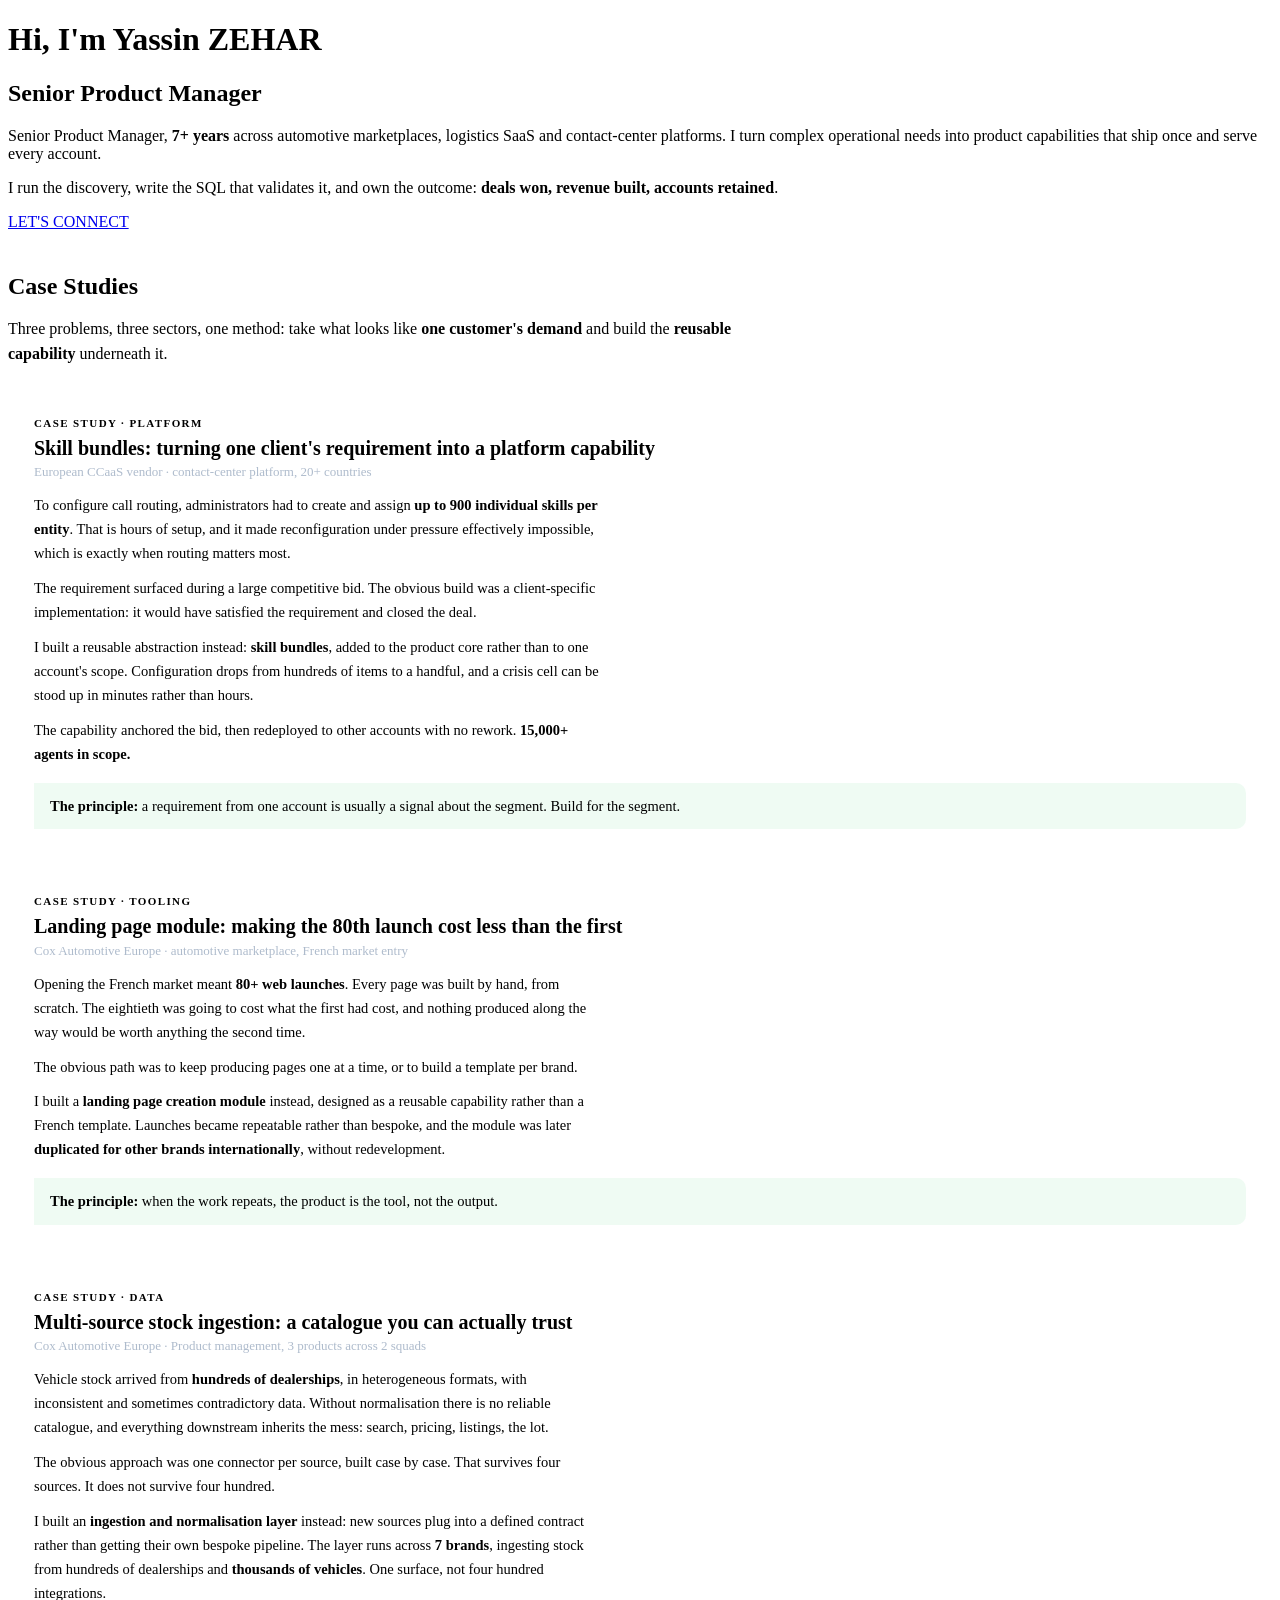
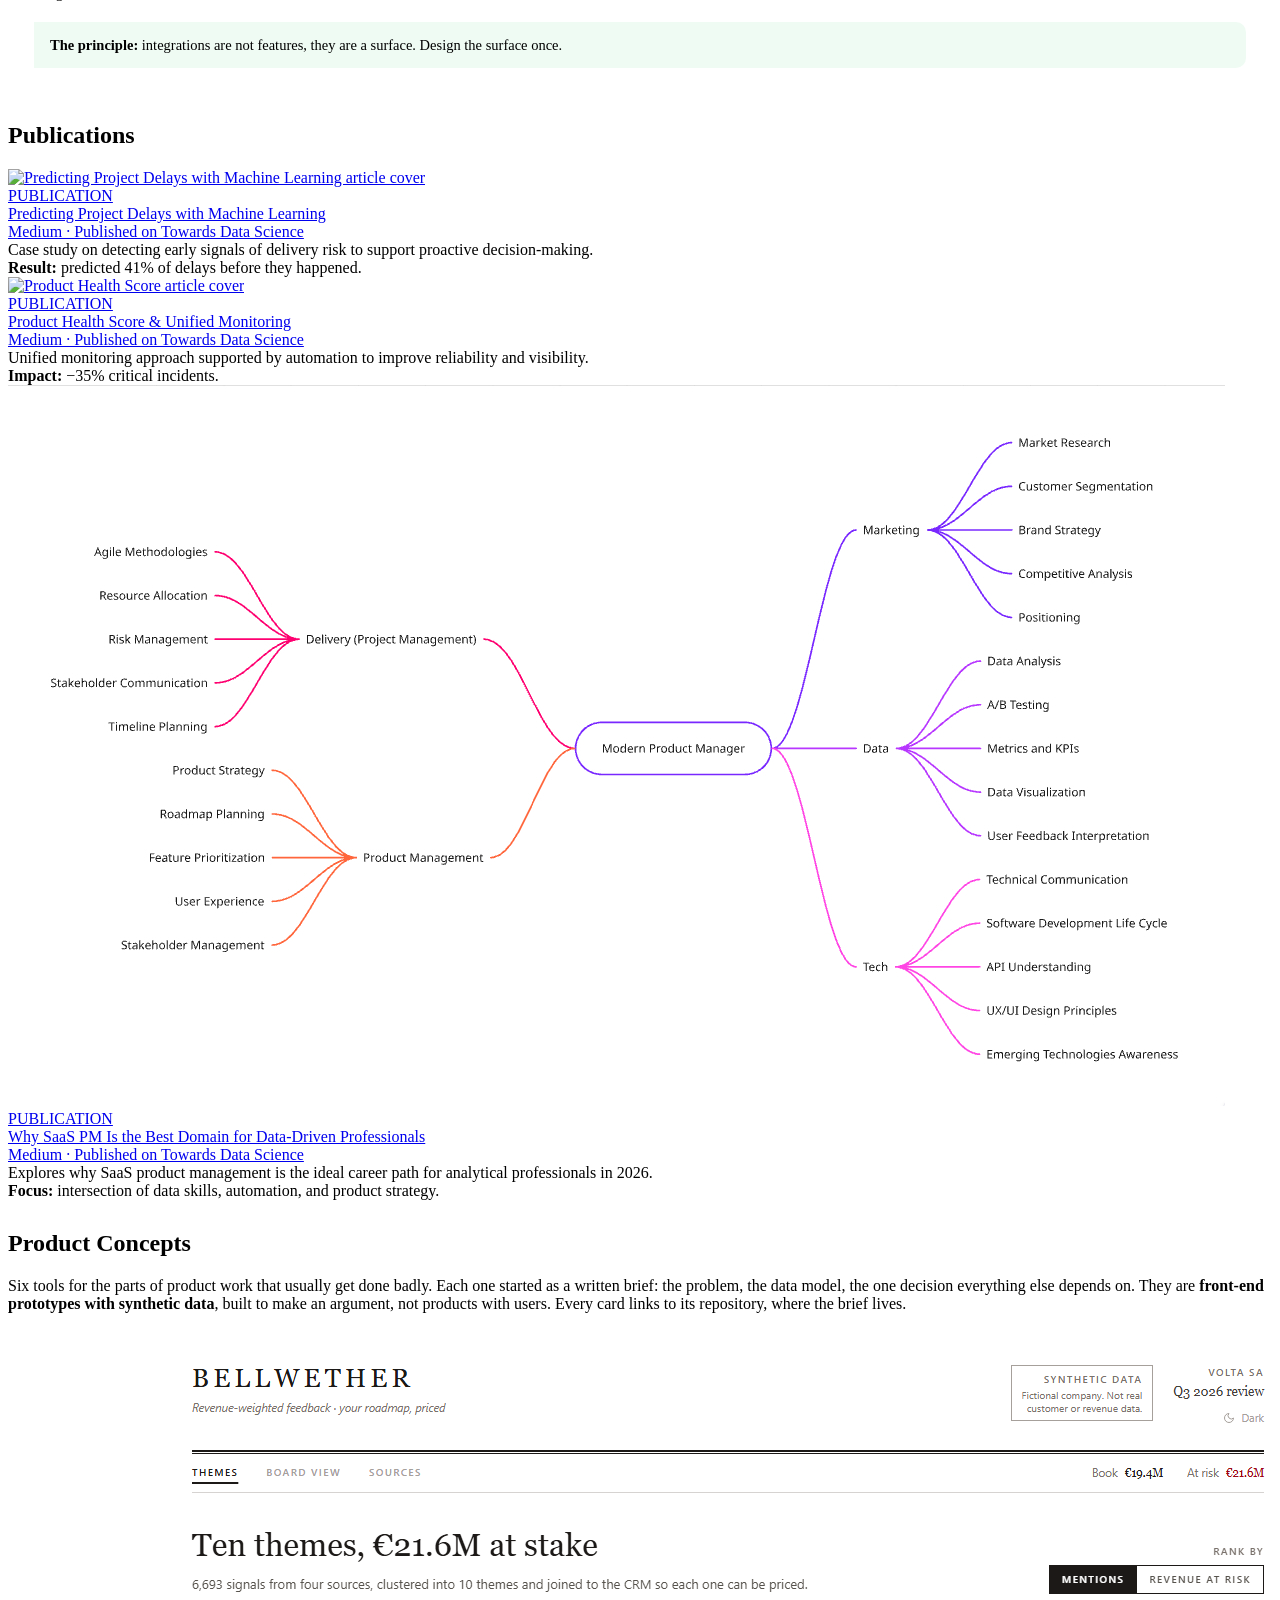
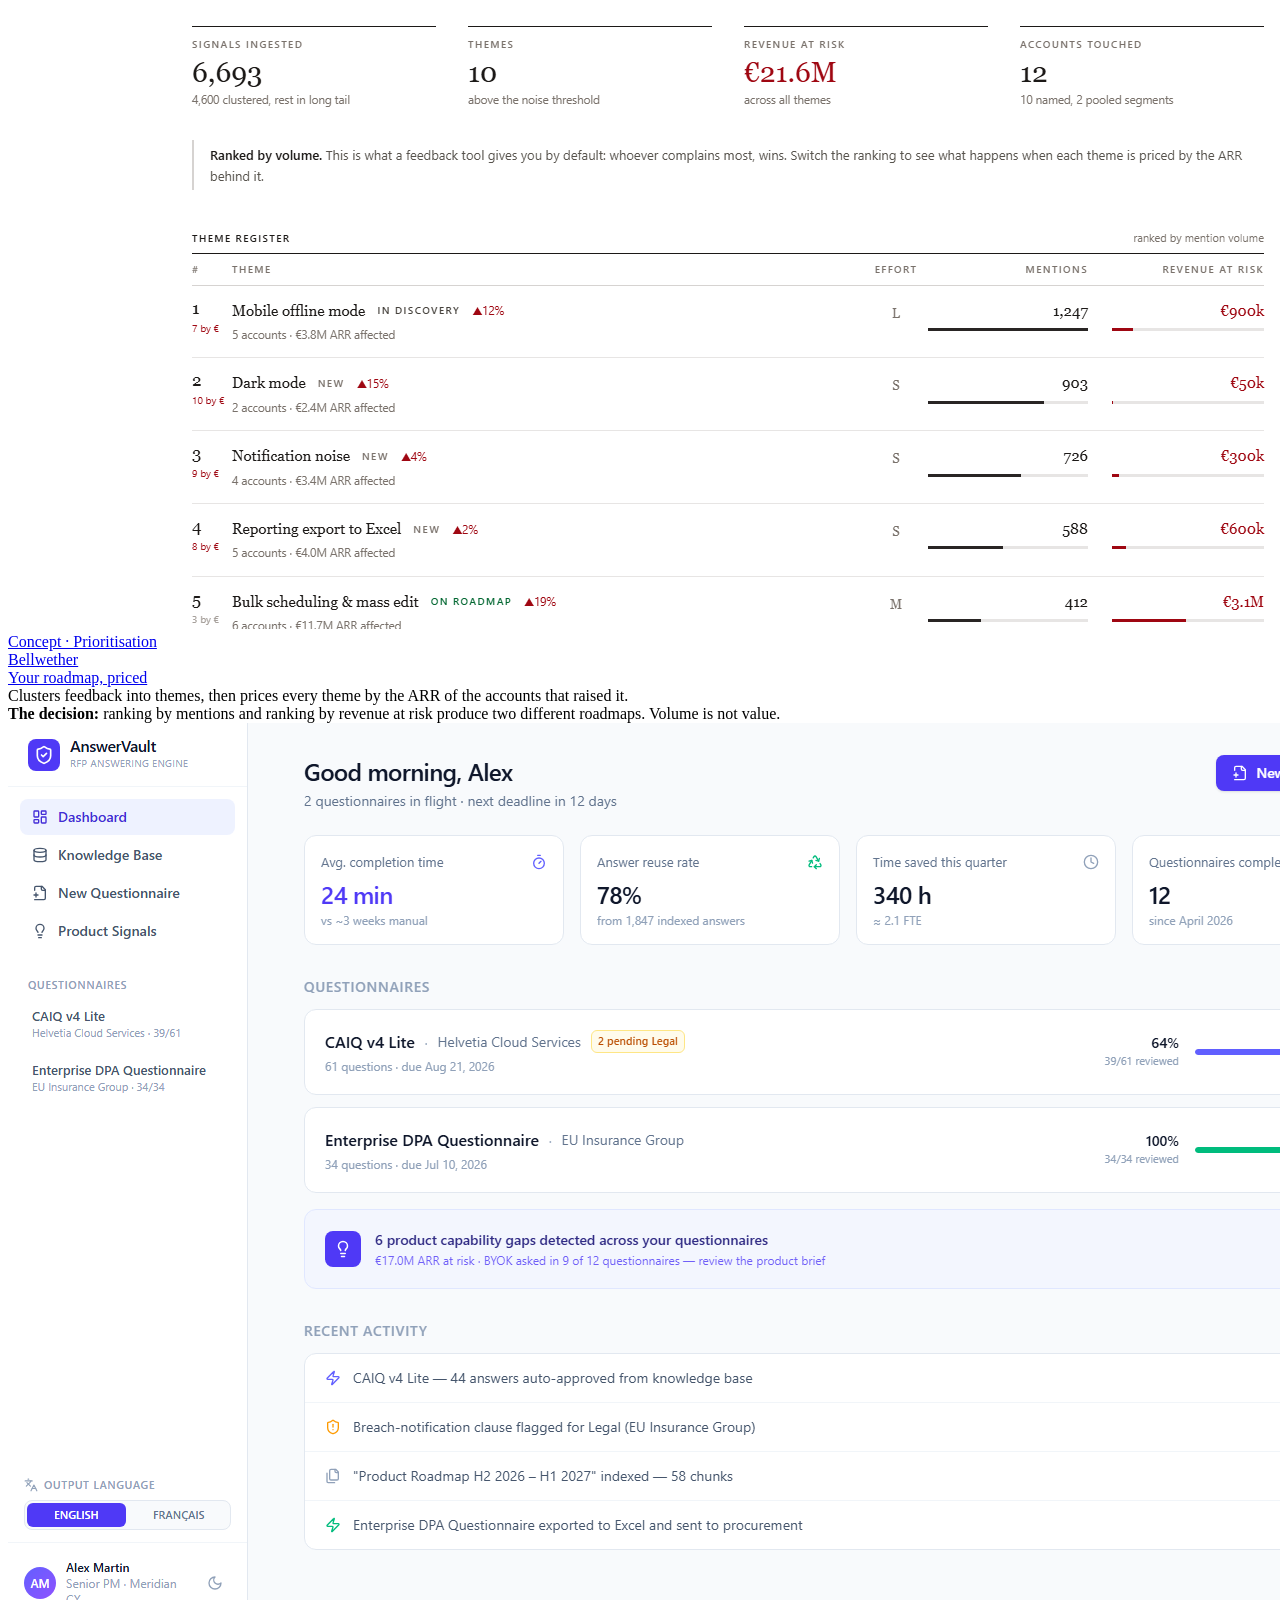
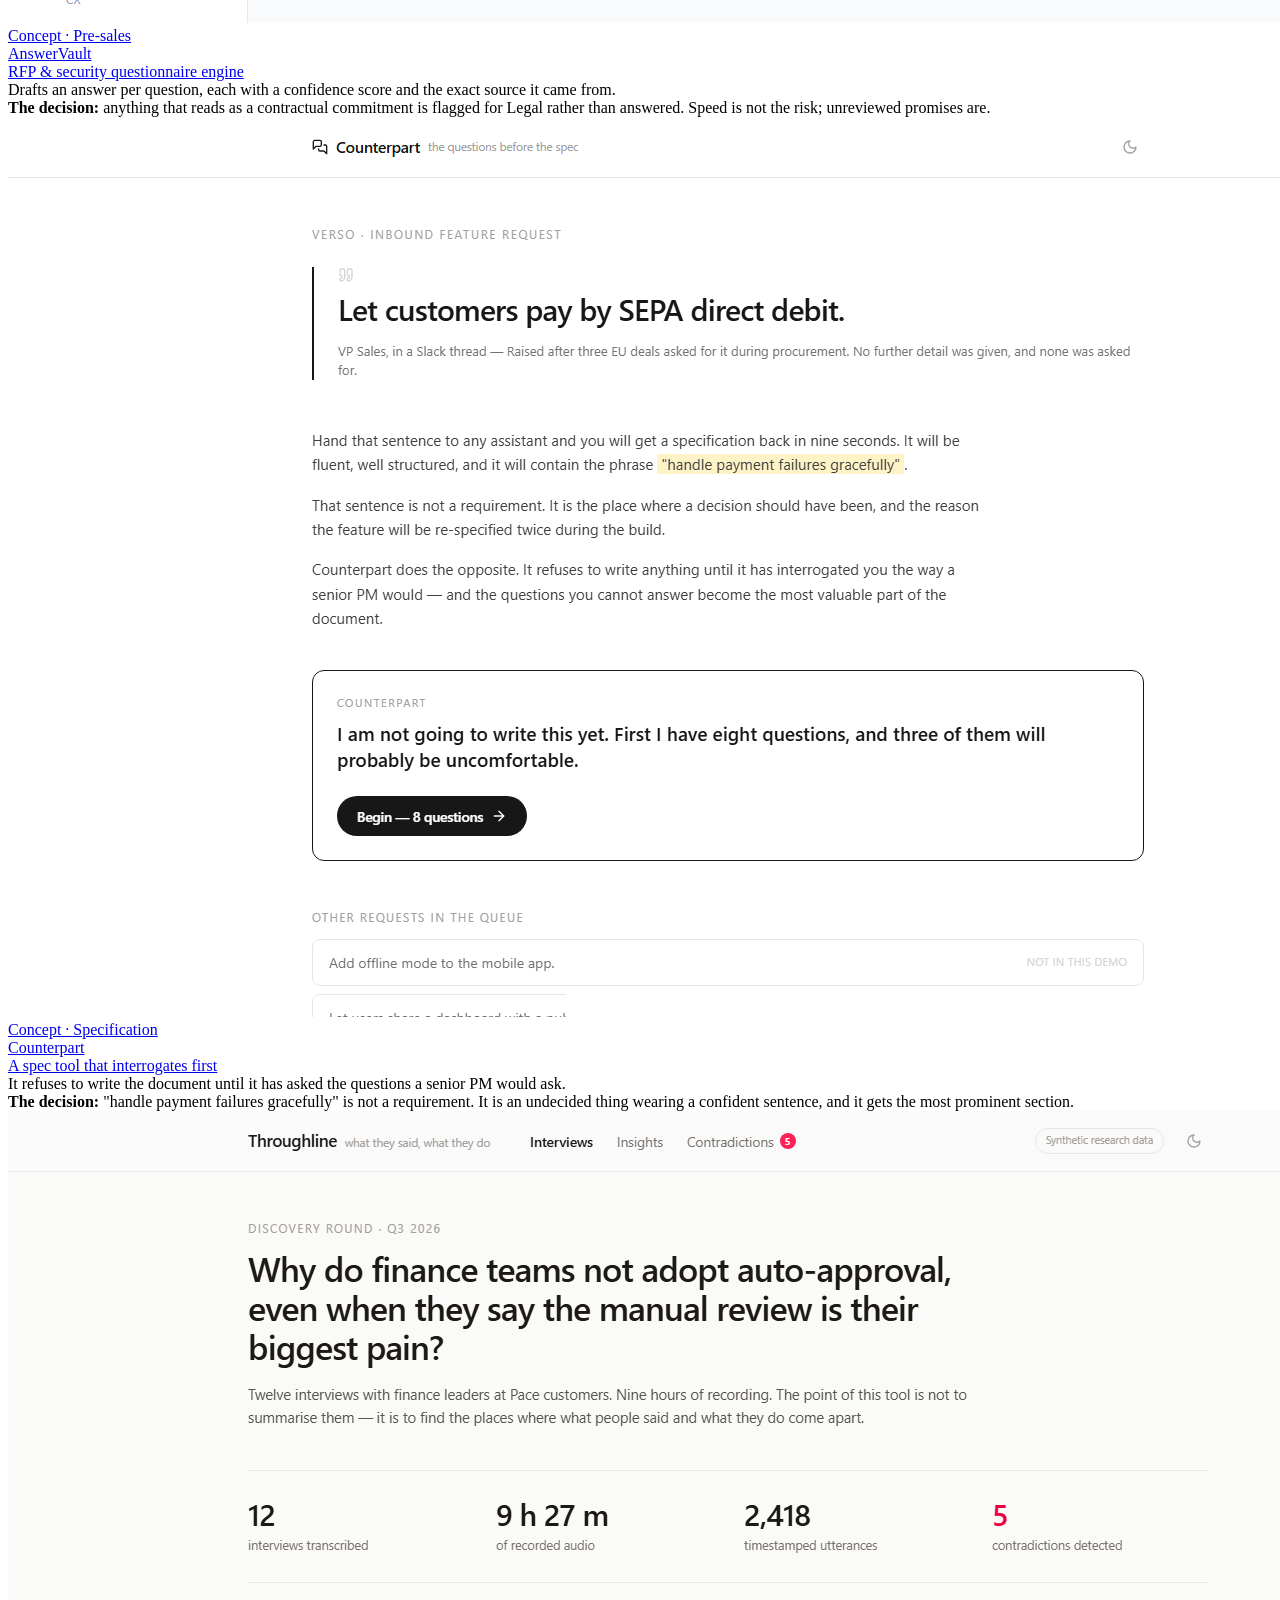
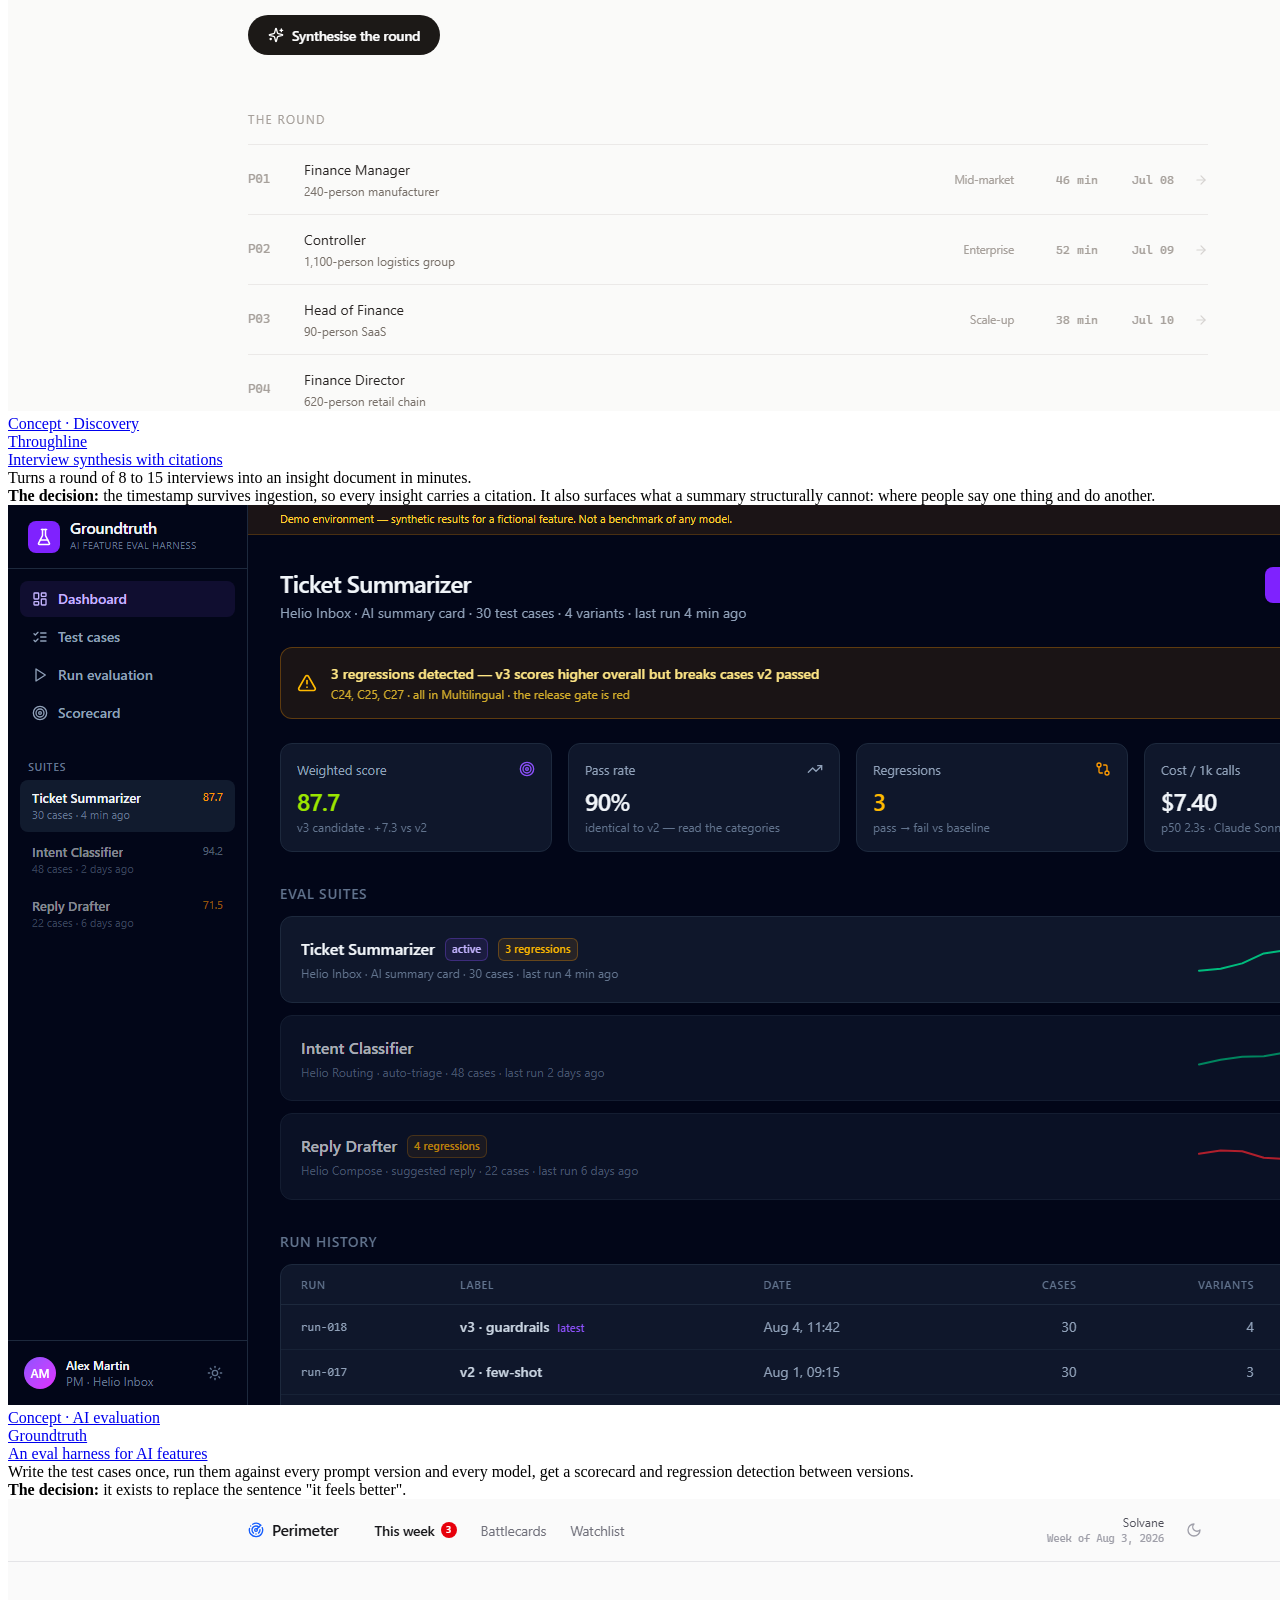
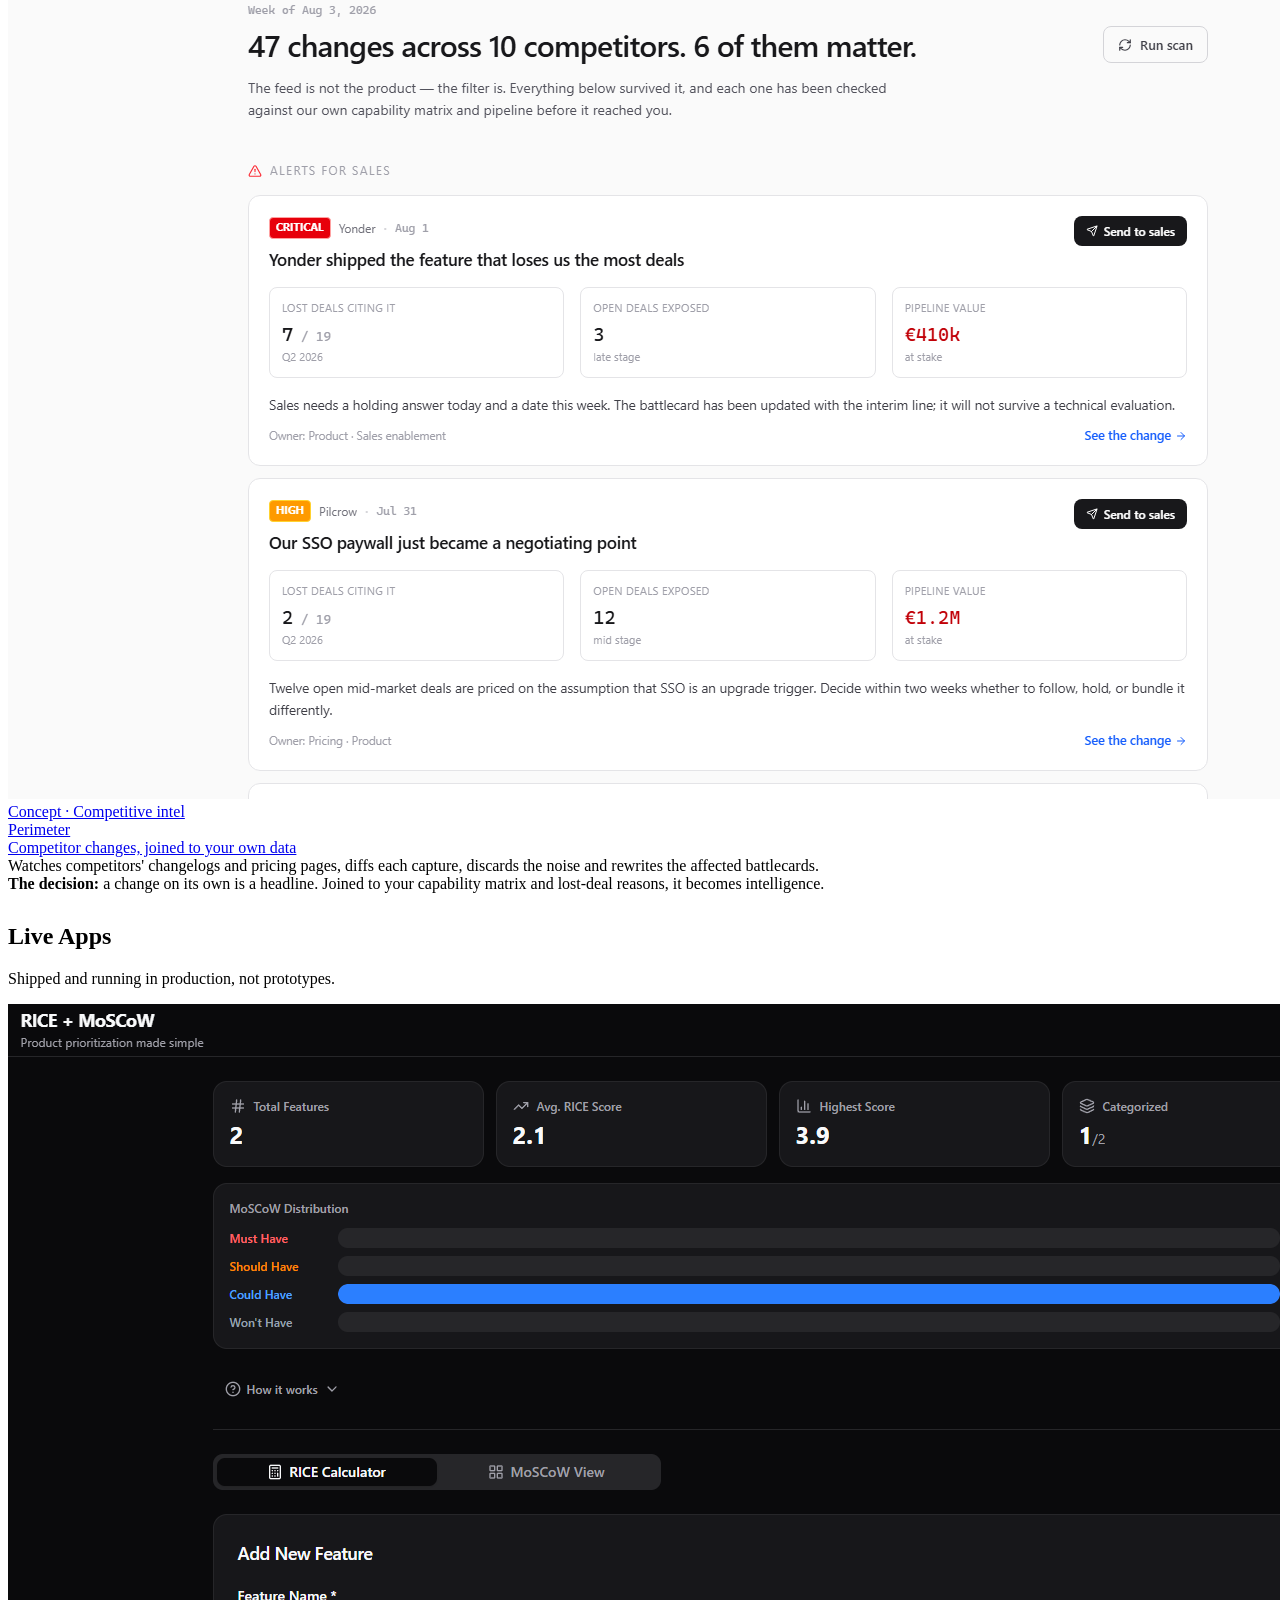
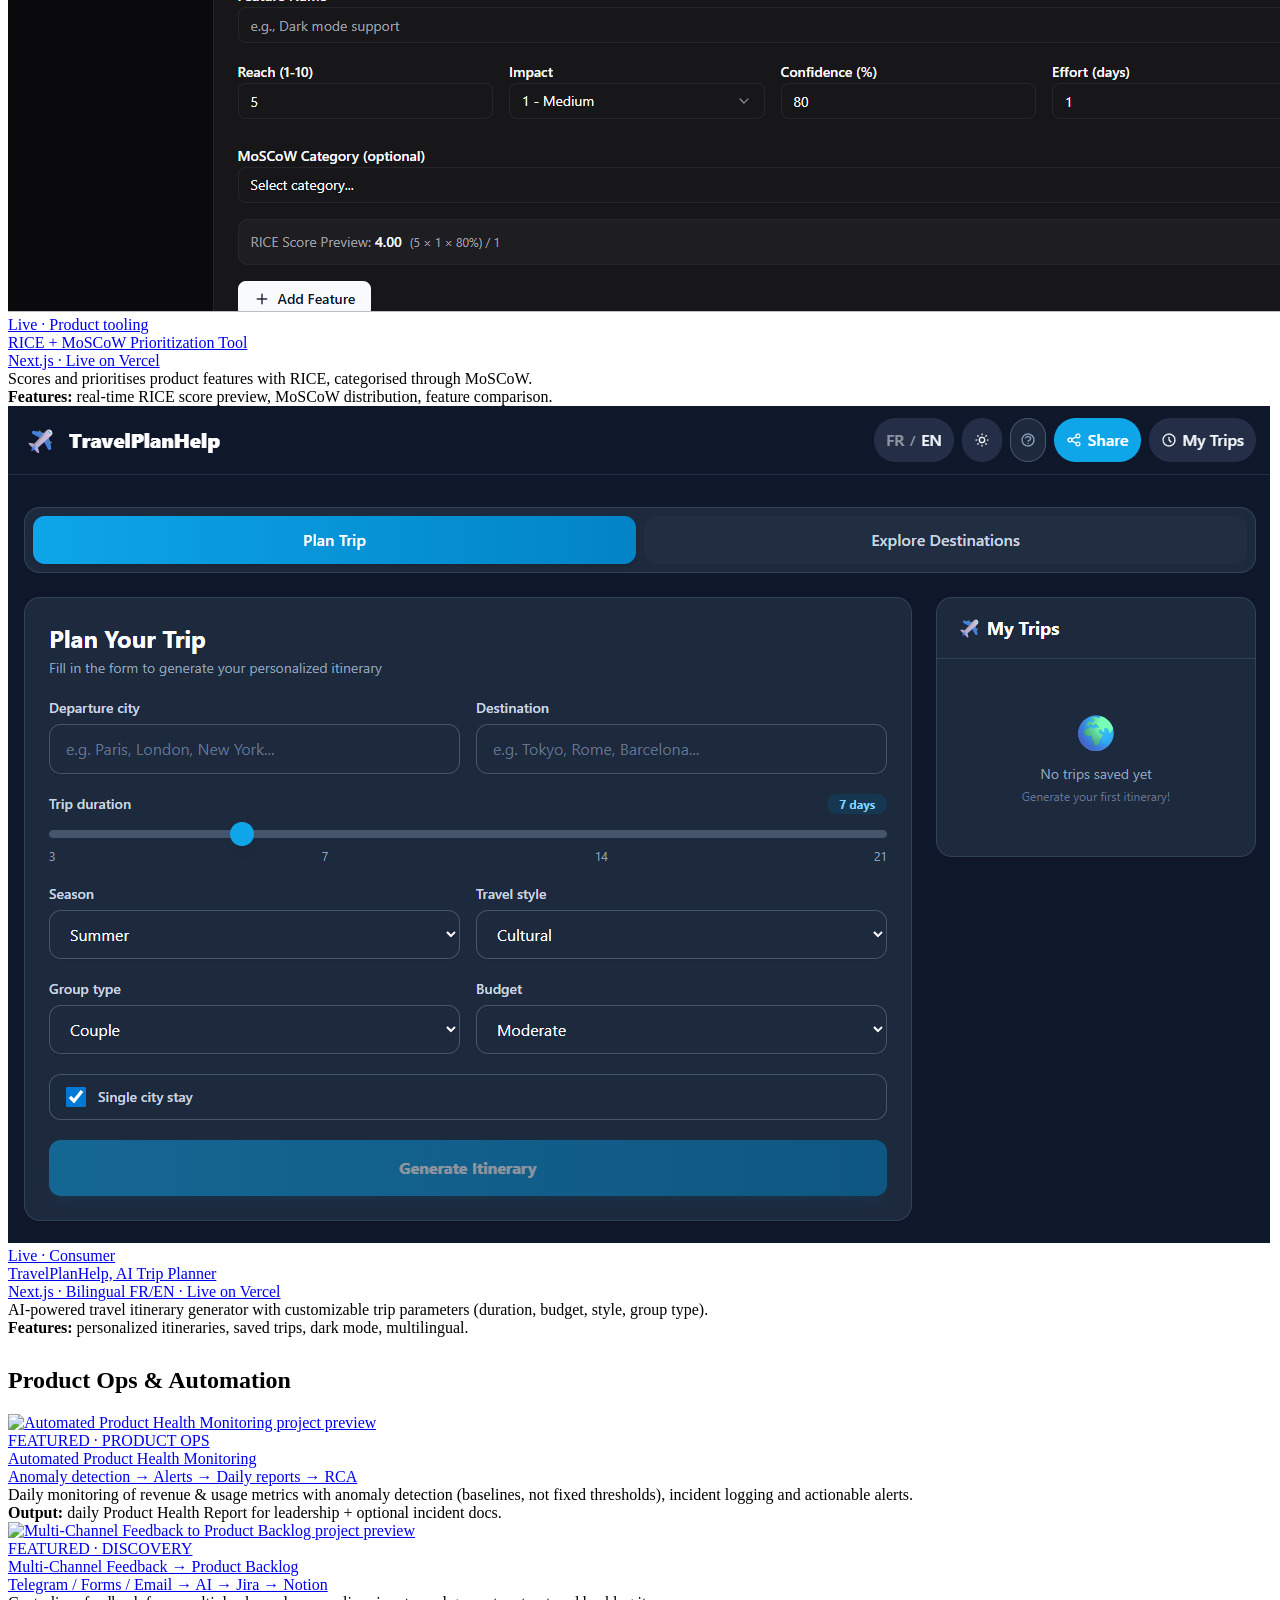
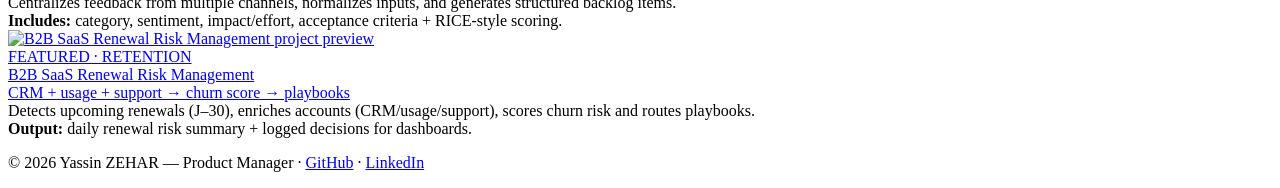
==== commit 071ea86f: "Link product concept cards to their repositories" ====
--- a/index.html
+++ b/index.html
@@ -274,7 +274,7 @@
     Six tools for the parts of product work that usually get done badly. Each one started as a written
     brief: the problem, the data model, the one decision everything else depends on. They are
     <strong>front-end prototypes with synthetic data</strong>, built to make an argument, not products
-    with users.
+    with users. Every card links to its repository, where the brief lives.
   </p>
 
   <main id="portfolio-concepts">
@@ -282,14 +282,19 @@
 
       <!-- Bellwether -->
       <div class="col-lg-4 col-md-6 portfolio-container">
-        <div class="portfolio-card">
+        <a
+          class="portfolio-card"
+          href="https://github.com/YassinAnalytics/Bellwether-app"
+          target="_blank"
+          rel="noopener noreferrer"
+        >
           <img src="static/img/concepts/bellwether.png" alt="Bellwether prototype preview" class="portfolio-card-img" />
           <div class="portfolio-card-body">
             <div class="pm-thumb-kicker">Concept · Prioritisation</div>
             <div class="pm-thumb-title">Bellwether</div>
             <div class="pm-thumb-meta">Your roadmap, priced</div>
           </div>
-        </div>
+        </a>
         <div class="portfolio-box-description">
           Clusters feedback into themes, then prices every theme by the ARR of the accounts that raised it.
           <br /><strong>The decision:</strong> ranking by mentions and ranking by revenue at risk produce
@@ -299,14 +304,19 @@
 
       <!-- AnswerVault -->
       <div class="col-lg-4 col-md-6 portfolio-container">
-        <div class="portfolio-card">
+        <a
+          class="portfolio-card"
+          href="https://github.com/YassinAnalytics/answervault"
+          target="_blank"
+          rel="noopener noreferrer"
+        >
           <img src="static/img/concepts/answervault.png" alt="AnswerVault prototype preview" class="portfolio-card-img" />
           <div class="portfolio-card-body">
             <div class="pm-thumb-kicker">Concept · Pre-sales</div>
             <div class="pm-thumb-title">AnswerVault</div>
             <div class="pm-thumb-meta">RFP &amp; security questionnaire engine</div>
           </div>
-        </div>
+        </a>
         <div class="portfolio-box-description">
           Drafts an answer per question, each with a confidence score and the exact source it came from.
           <br /><strong>The decision:</strong> anything that reads as a contractual commitment is flagged
@@ -316,14 +326,19 @@
 
       <!-- Counterpart -->
       <div class="col-lg-4 col-md-6 portfolio-container">
-        <div class="portfolio-card">
+        <a
+          class="portfolio-card"
+          href="https://github.com/YassinAnalytics/counterpart"
+          target="_blank"
+          rel="noopener noreferrer"
+        >
           <img src="static/img/concepts/counterpart.png" alt="Counterpart prototype preview" class="portfolio-card-img" />
           <div class="portfolio-card-body">
             <div class="pm-thumb-kicker">Concept · Specification</div>
             <div class="pm-thumb-title">Counterpart</div>
             <div class="pm-thumb-meta">A spec tool that interrogates first</div>
           </div>
-        </div>
+        </a>
         <div class="portfolio-box-description">
           It refuses to write the document until it has asked the questions a senior PM would ask.
           <br /><strong>The decision:</strong> "handle payment failures gracefully" is not a requirement.
@@ -333,14 +348,19 @@
 
       <!-- Throughline -->
       <div class="col-lg-4 col-md-6 portfolio-container">
-        <div class="portfolio-card">
+        <a
+          class="portfolio-card"
+          href="https://github.com/YassinAnalytics/throughline"
+          target="_blank"
+          rel="noopener noreferrer"
+        >
           <img src="static/img/concepts/throughline.png" alt="Throughline prototype preview" class="portfolio-card-img" />
           <div class="portfolio-card-body">
             <div class="pm-thumb-kicker">Concept · Discovery</div>
             <div class="pm-thumb-title">Throughline</div>
             <div class="pm-thumb-meta">Interview synthesis with citations</div>
           </div>
-        </div>
+        </a>
         <div class="portfolio-box-description">
           Turns a round of 8 to 15 interviews into an insight document in minutes.
           <br /><strong>The decision:</strong> the timestamp survives ingestion, so every insight carries a
@@ -350,14 +370,19 @@
 
       <!-- Groundtruth -->
       <div class="col-lg-4 col-md-6 portfolio-container">
-        <div class="portfolio-card">
+        <a
+          class="portfolio-card"
+          href="https://github.com/YassinAnalytics/groundtruth"
+          target="_blank"
+          rel="noopener noreferrer"
+        >
           <img src="static/img/concepts/groundtruth.png" alt="Groundtruth prototype preview" class="portfolio-card-img" />
           <div class="portfolio-card-body">
             <div class="pm-thumb-kicker">Concept · AI evaluation</div>
             <div class="pm-thumb-title">Groundtruth</div>
             <div class="pm-thumb-meta">An eval harness for AI features</div>
           </div>
-        </div>
+        </a>
         <div class="portfolio-box-description">
           Write the test cases once, run them against every prompt version and every model, get a scorecard
           and regression detection between versions.
@@ -367,14 +392,19 @@
 
       <!-- Perimeter -->
       <div class="col-lg-4 col-md-6 portfolio-container">
-        <div class="portfolio-card">
+        <a
+          class="portfolio-card"
+          href="https://github.com/YassinAnalytics/perimeter"
+          target="_blank"
+          rel="noopener noreferrer"
+        >
           <img src="static/img/concepts/perimeter.png" alt="Perimeter prototype preview" class="portfolio-card-img" />
           <div class="portfolio-card-body">
             <div class="pm-thumb-kicker">Concept · Competitive intel</div>
             <div class="pm-thumb-title">Perimeter</div>
             <div class="pm-thumb-meta">Competitor changes, joined to your own data</div>
           </div>
-        </div>
+        </a>
         <div class="portfolio-box-description">
           Watches competitors' changelogs and pricing pages, diffs each capture, discards the noise and
           rewrites the affected battlecards.
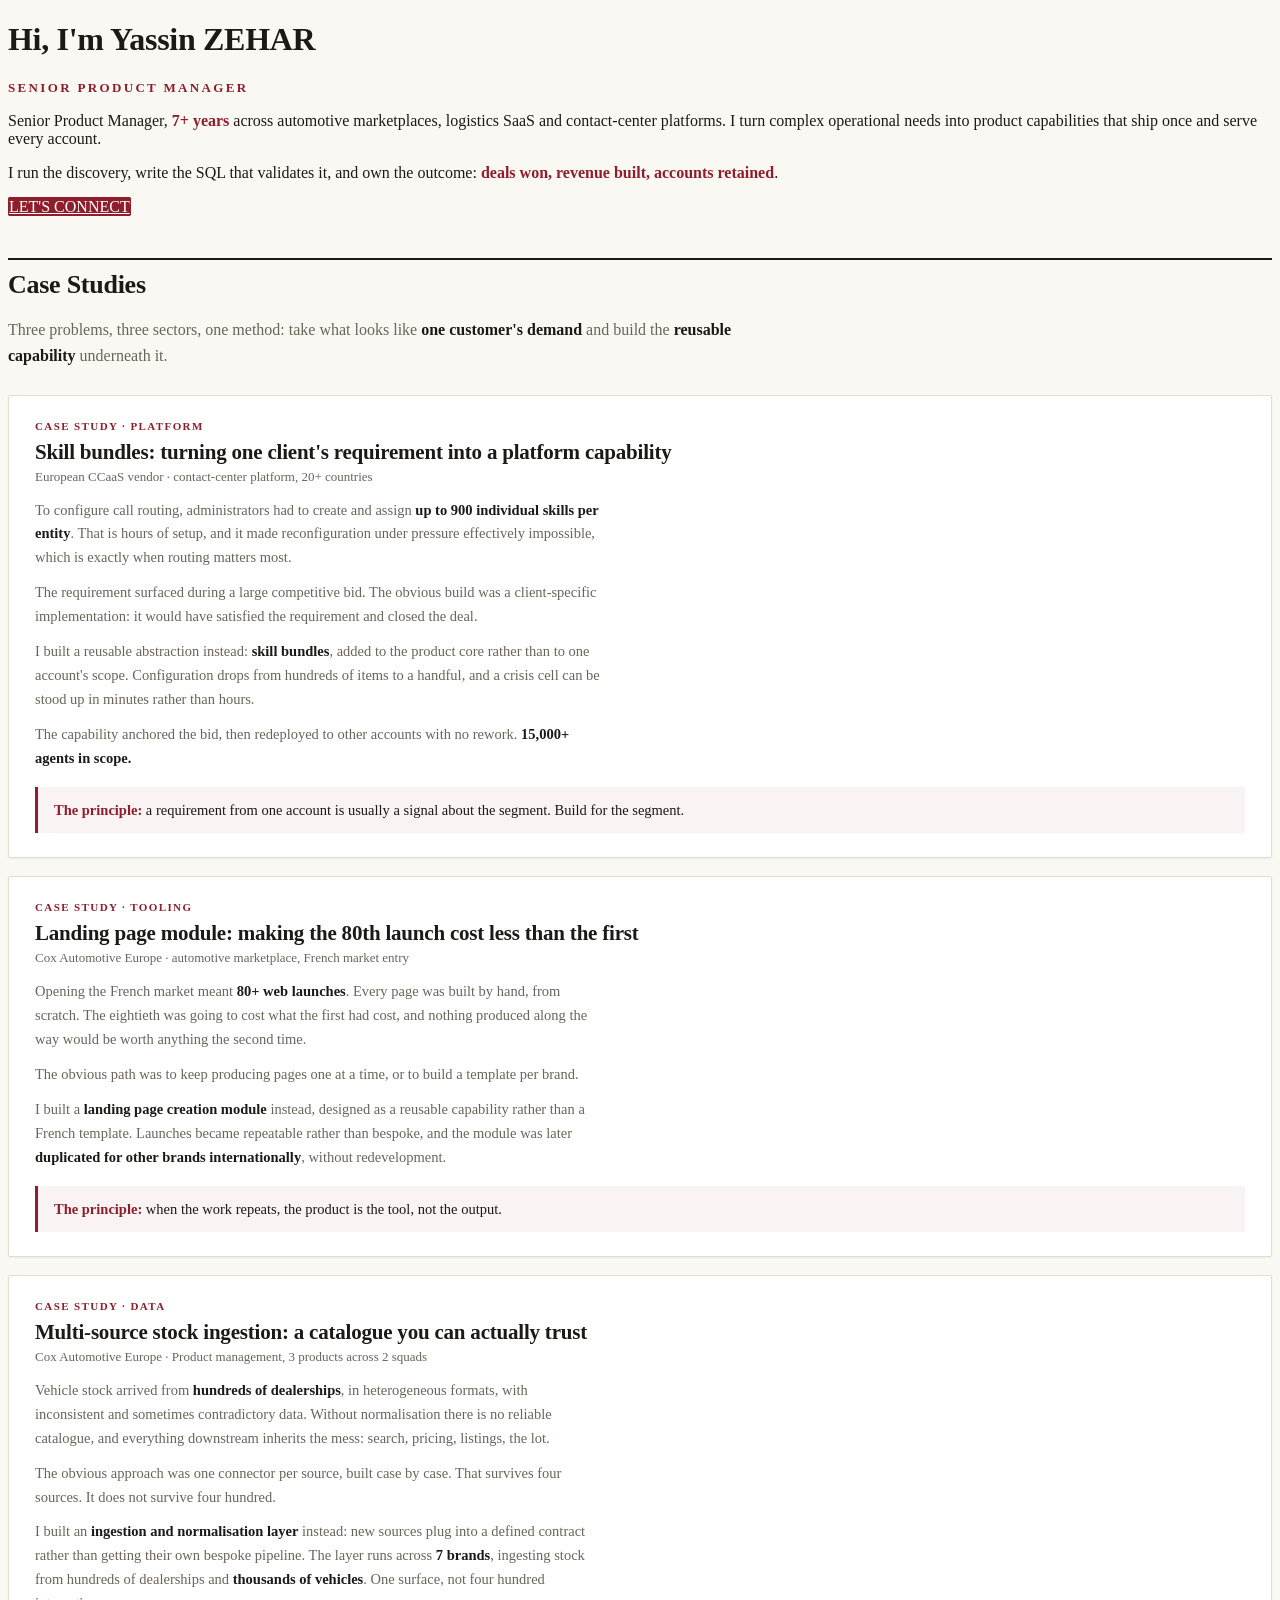
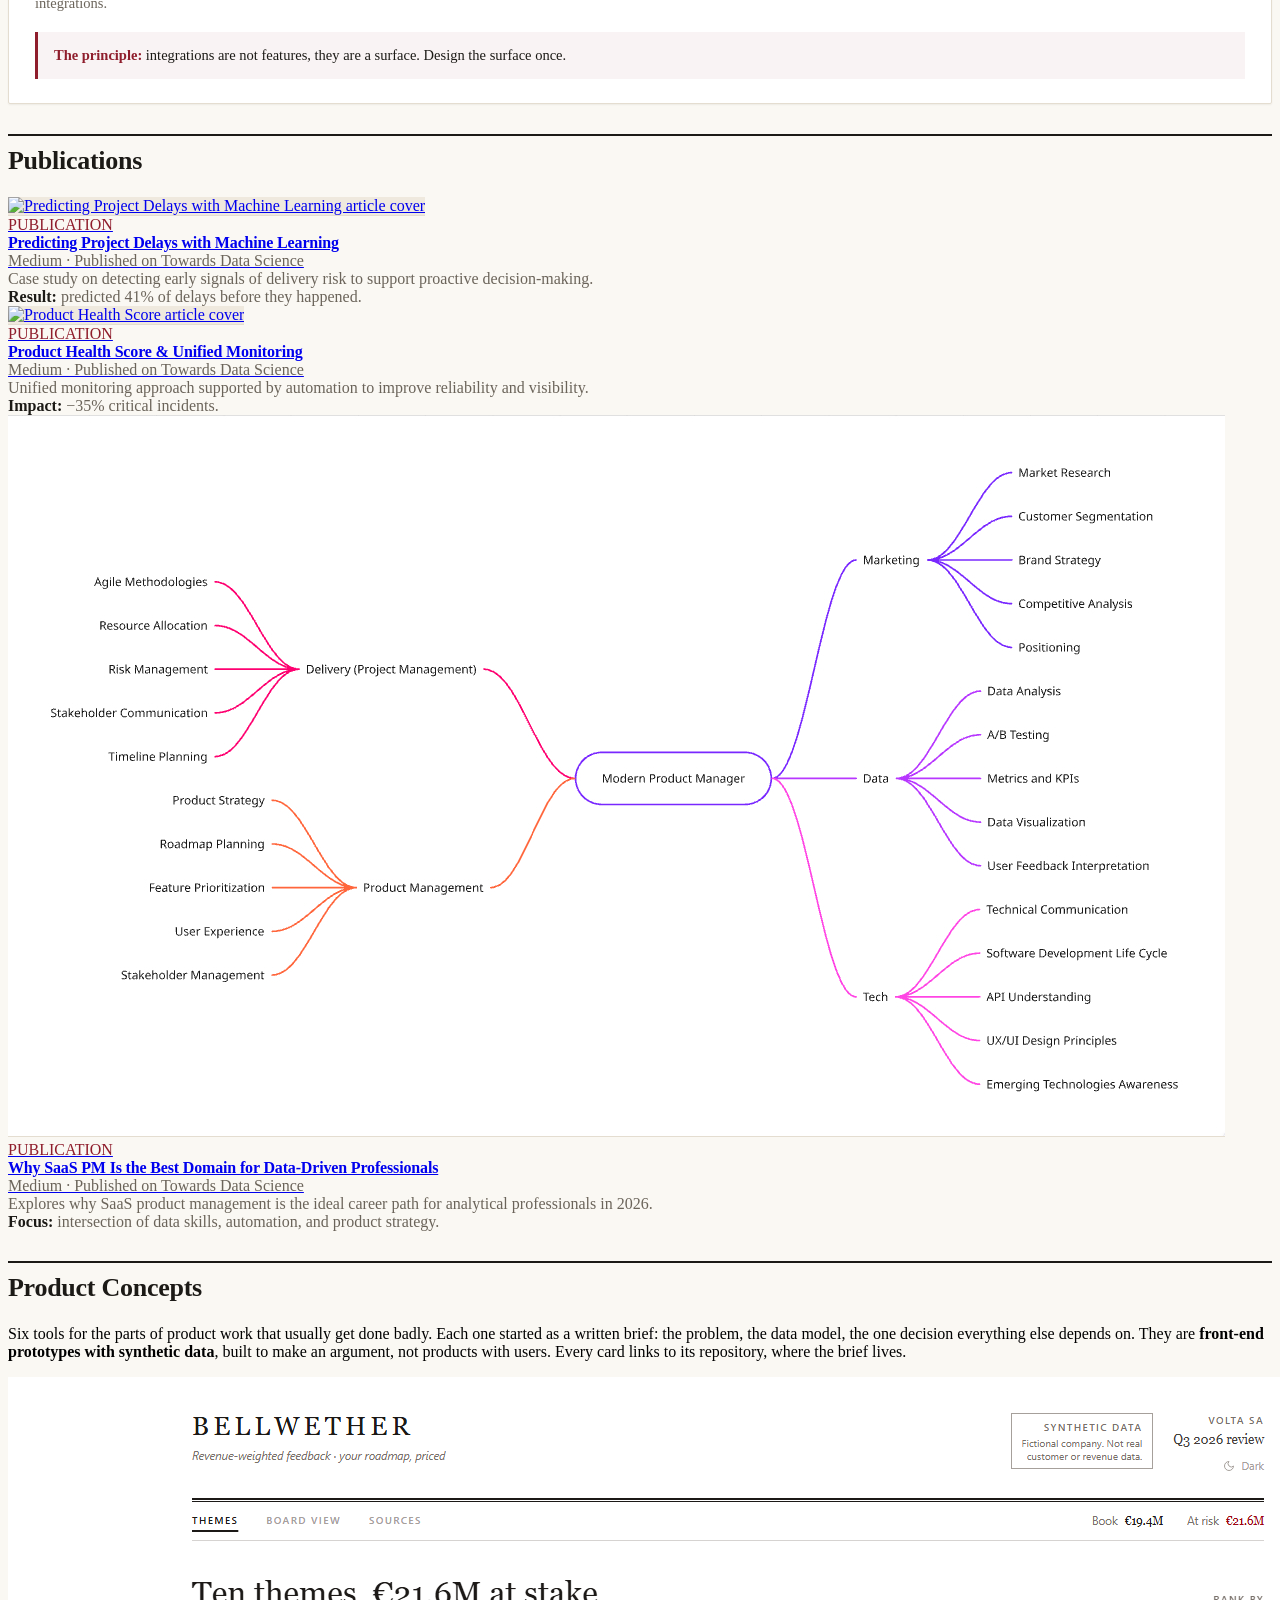
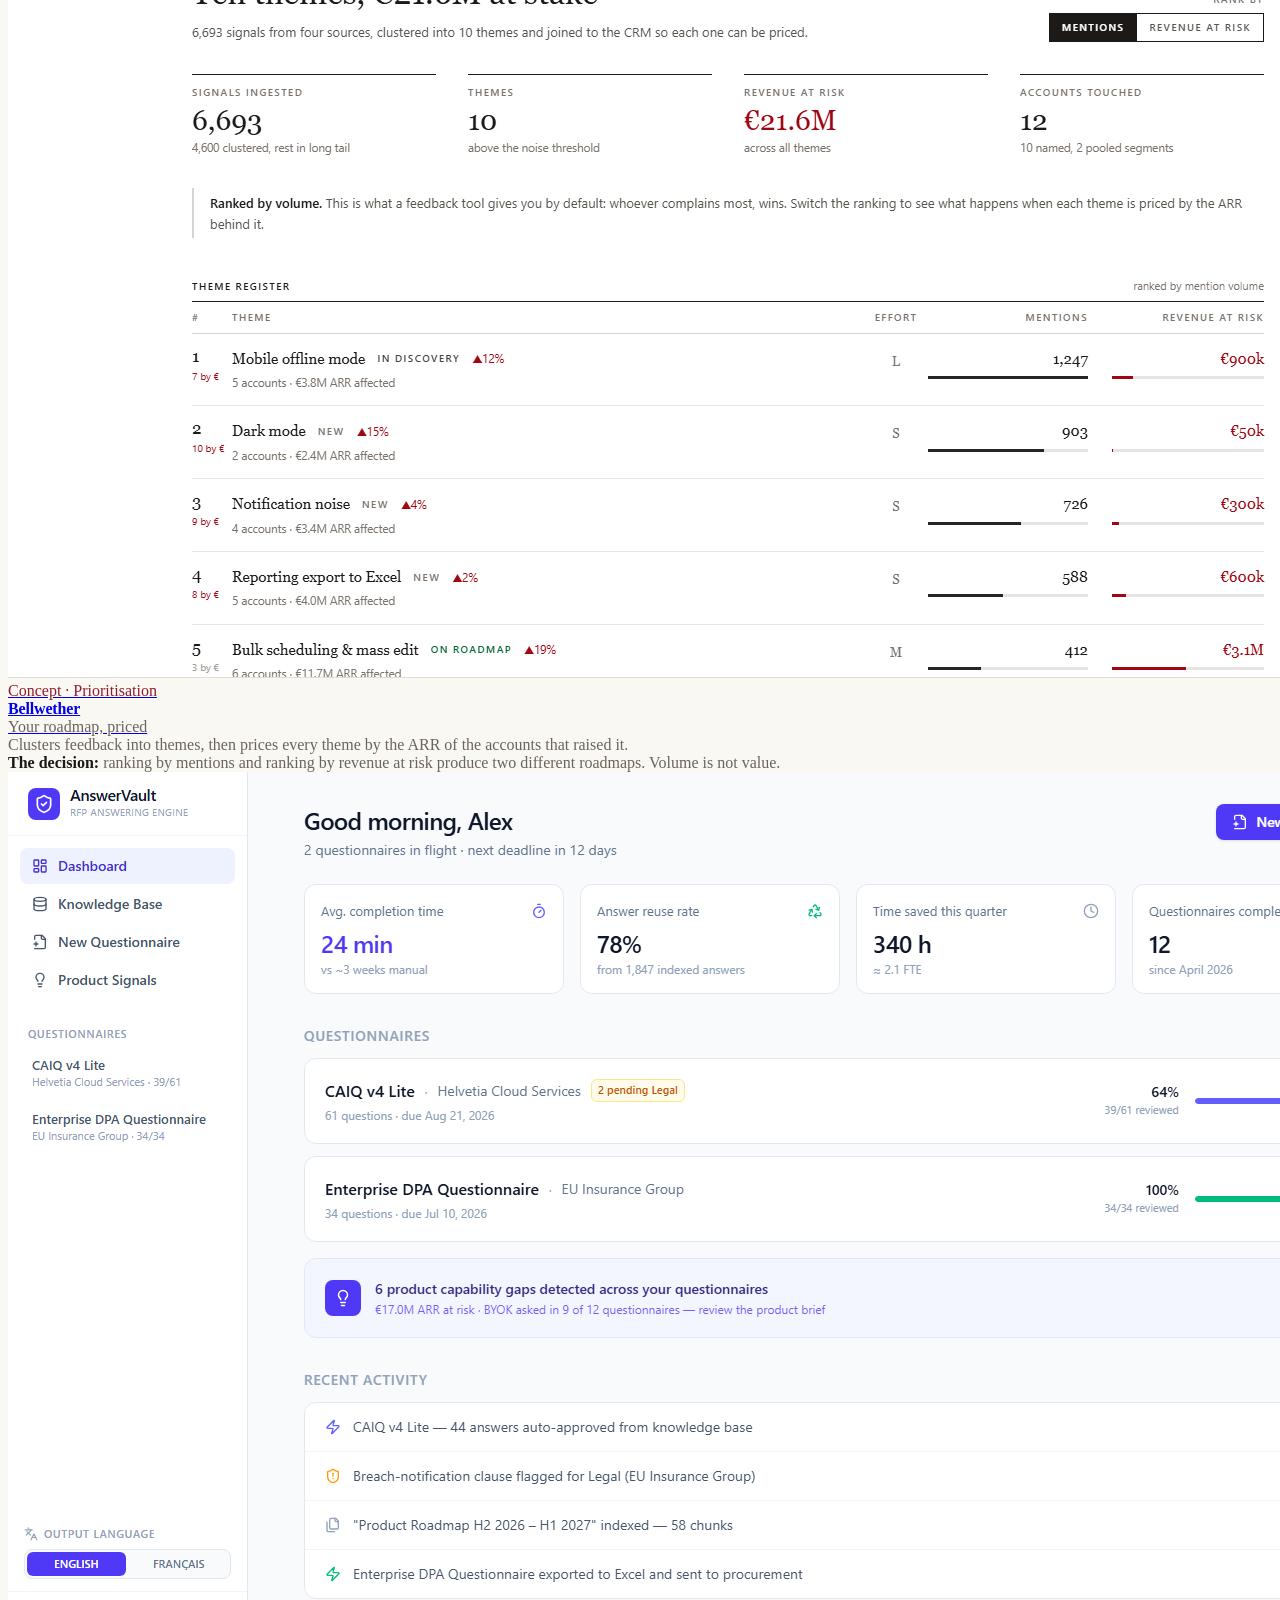
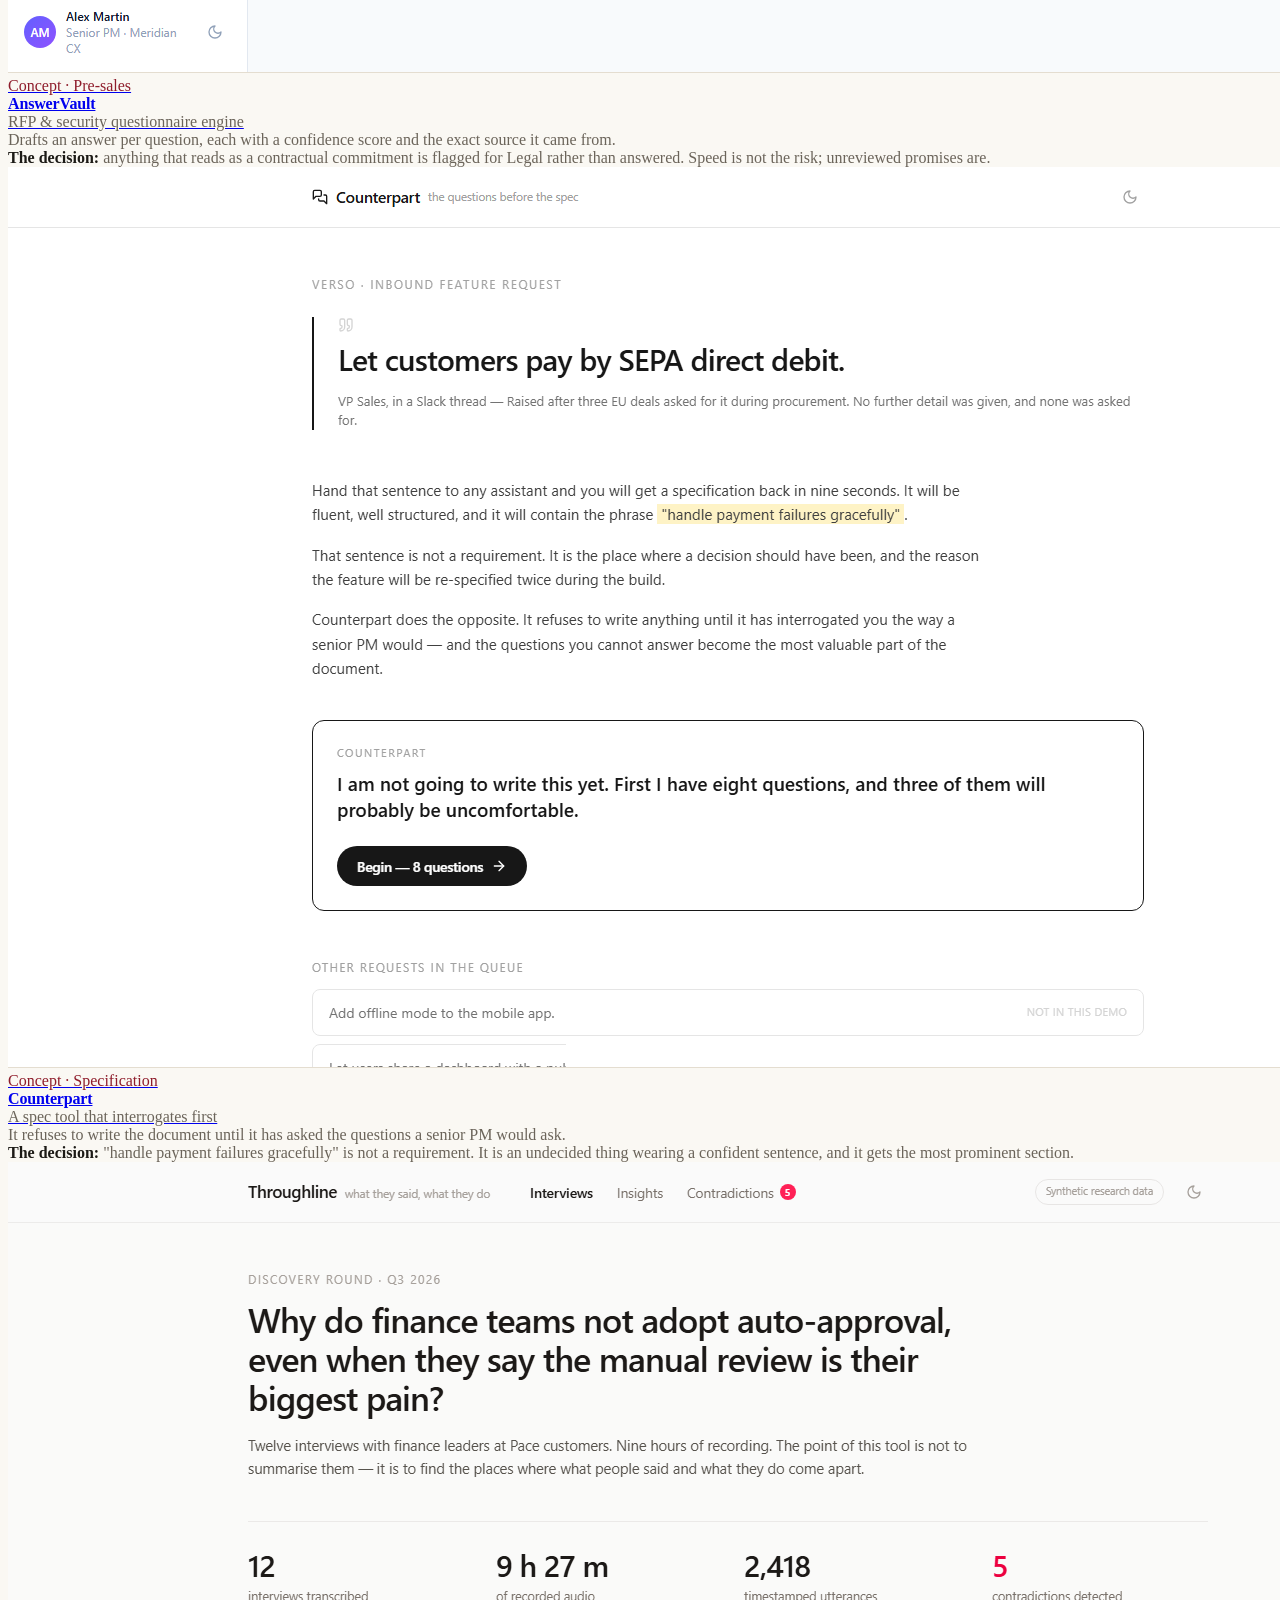
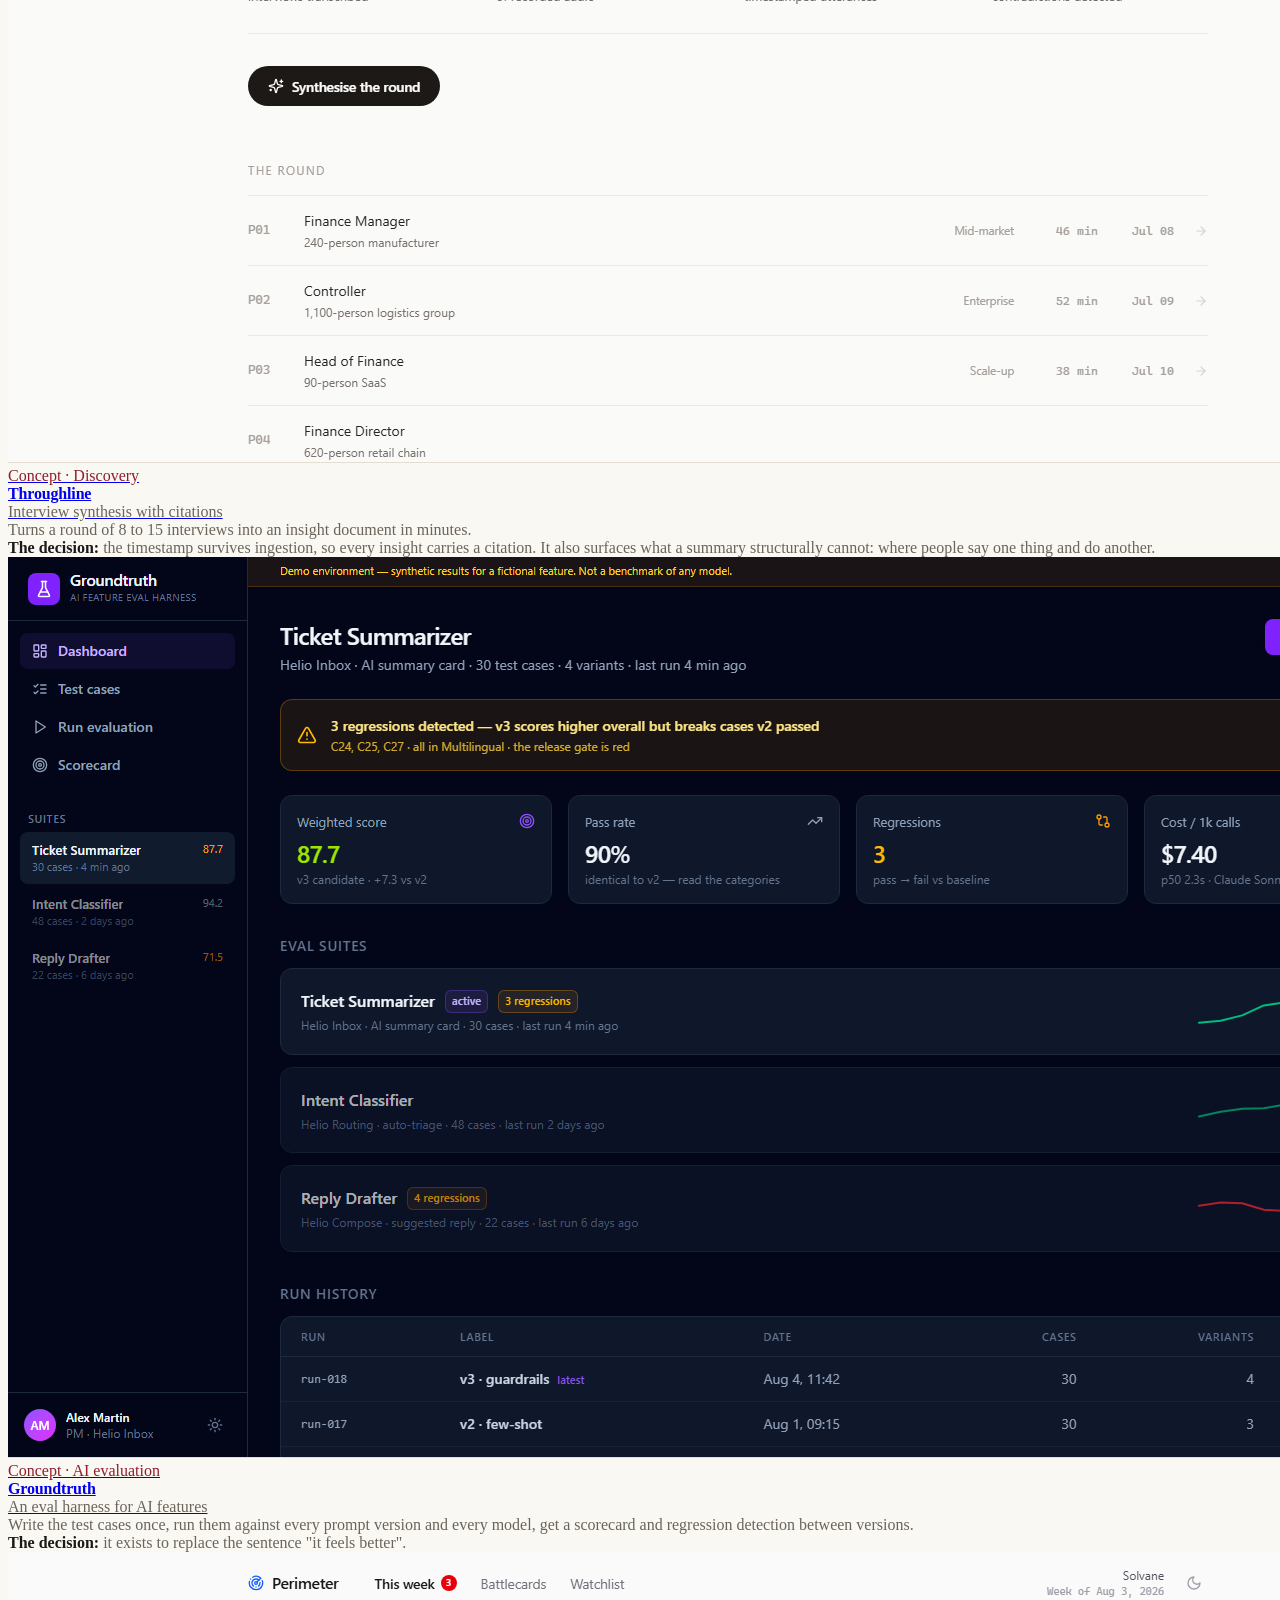
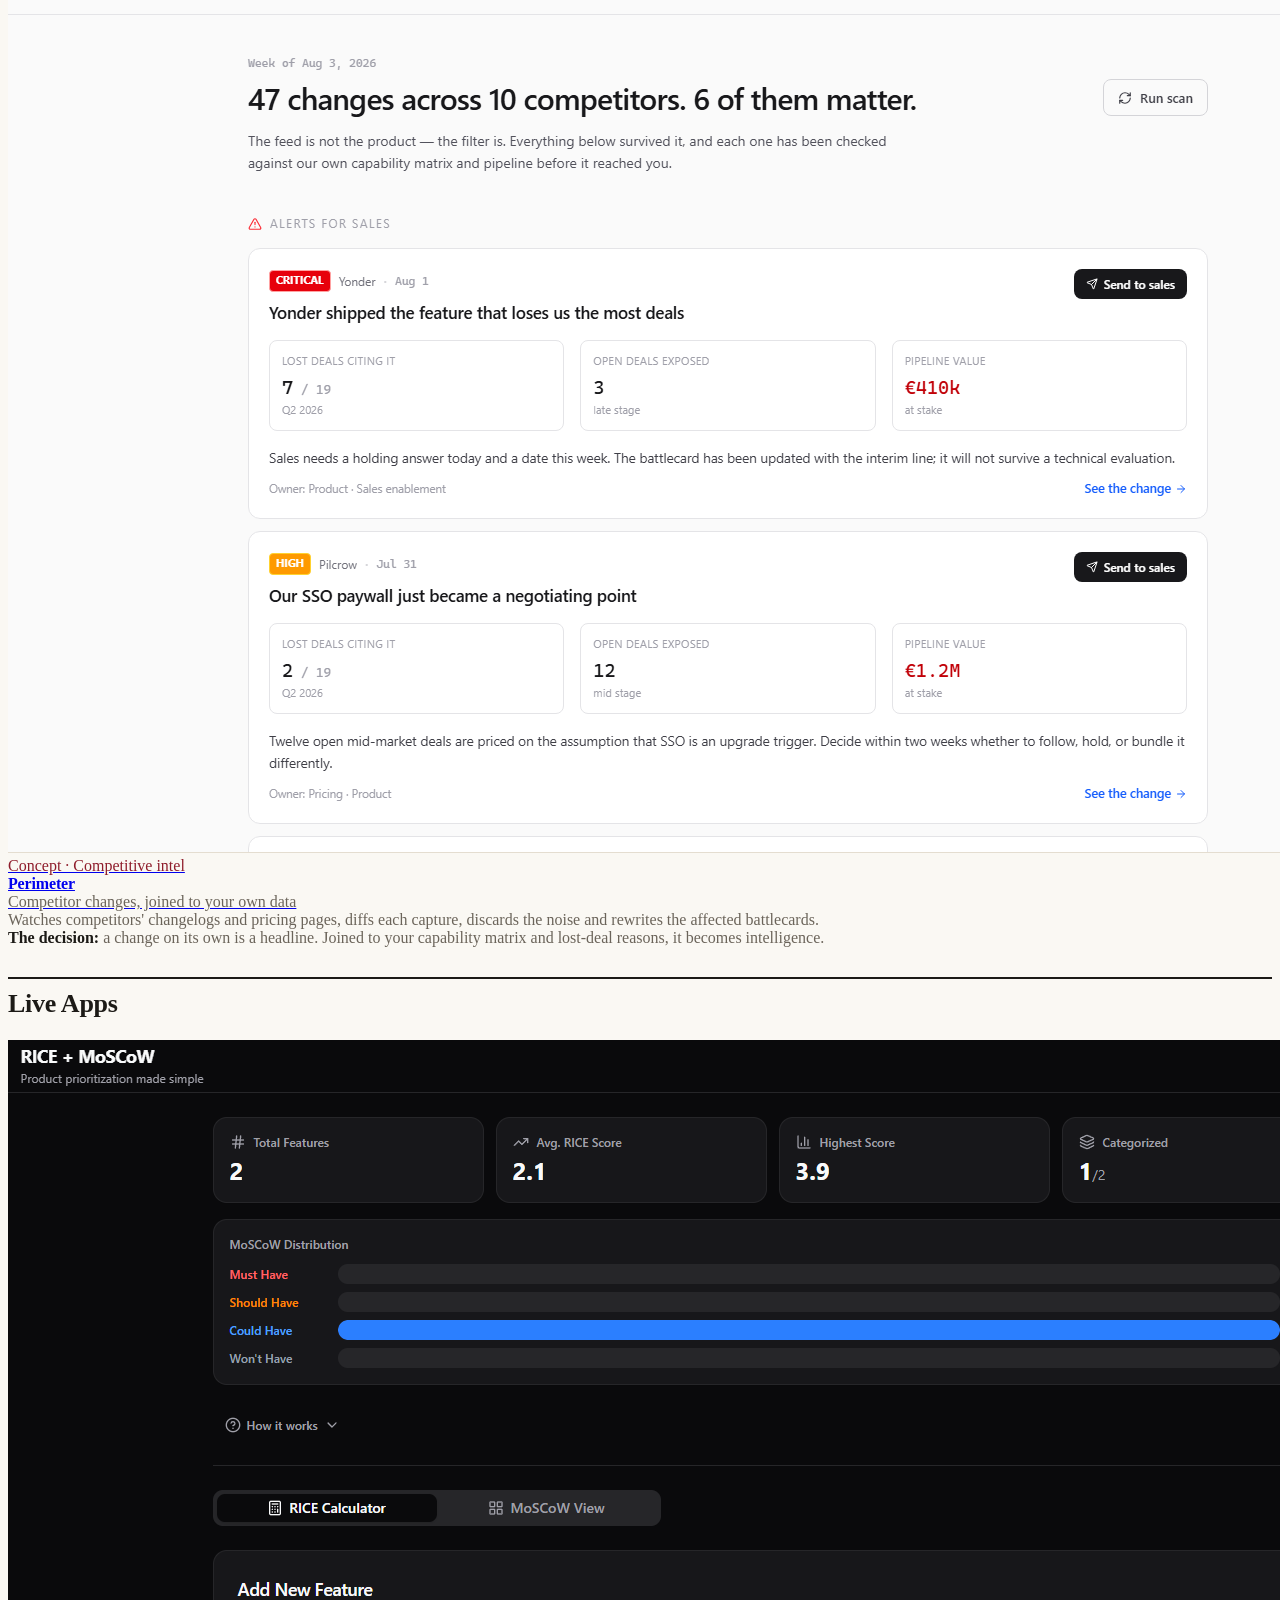
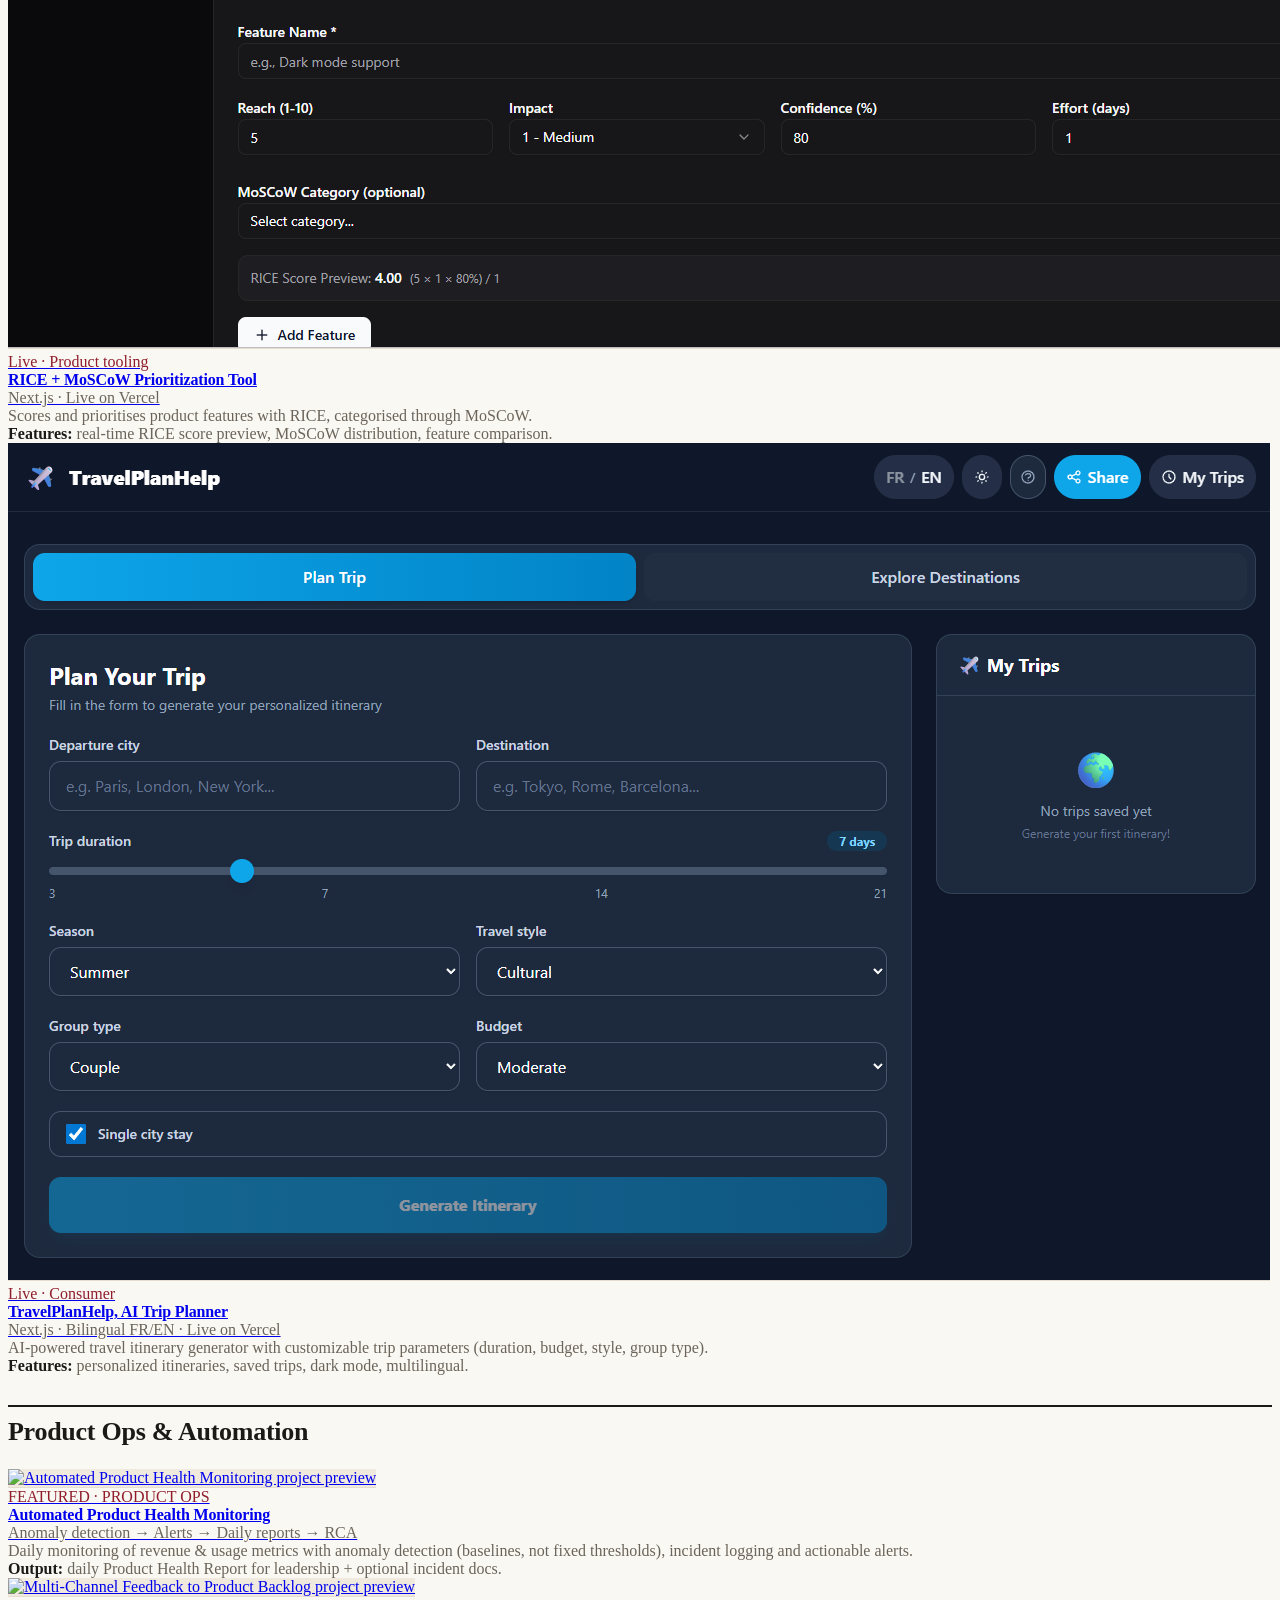
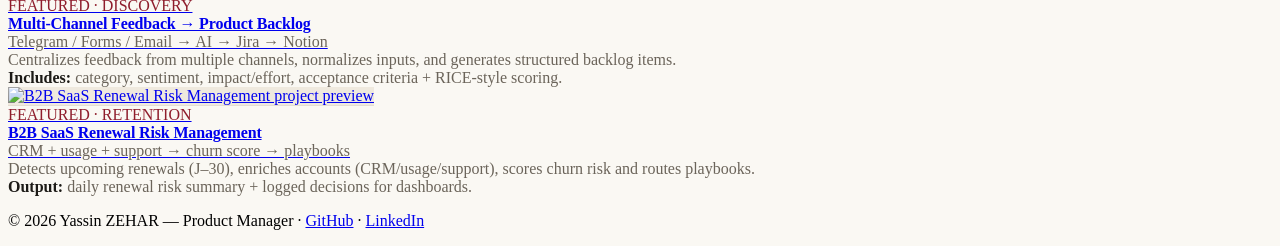
==== commit 3b63aa5b: "Switch to an editorial art direction - Paper background, ink text, single burgundy accent (matches t" ====
--- a/index.html
+++ b/index.html
@@ -423,8 +423,6 @@
 <!-- ========================= -->
 <section id="live-apps" style="margin-top: 30px;">
   <h2>Live Apps</h2>
-
-  <p class="cs-lede">Shipped and running in production, not prototypes.</p>
 
   <main id="portfolio-live">
     <div class="row no-gutters">
--- a/static/css/0/custom.css
+++ b/static/css/0/custom.css
@@ -1,19 +1,108 @@
 /* =========================================================
-   CUSTOM OVERRIDES
-   Safe place for additions — never edit styles.css directly.
-   Uses the tokens defined in styles.css (:root).
+   CUSTOM OVERRIDES — direction artistique éditoriale
+   Palette papier / encre / bordeaux, alignée sur la DA des
+   prototypes (Bellwether, AnswerVault) : fond clair, titres
+   serif, filets fins, un seul accent.
+   styles.css n'est jamais modifié : tout passe par les tokens
+   redéfinis ici + quelques surcharges ciblées.
    ========================================================= */
 
+:root {
+  --bg: #faf8f3;
+  --text: #1c1a16;
+  --muted: #6b645a;
+  --primary: #8f1d2c;
+  --accent: #8f1d2c;
+
+  --card-bg: #ffffff;
+  --card-border: #e4ddd0;
+
+  --shadow: 0 1px 2px rgba(28, 26, 22, 0.06);
+  --radius: 2px;
+
+  --serif: Georgia, "Times New Roman", "Noto Serif", serif;
+}
+
+/* Fond : papier uni, plus de dégradés radiaux */
+html, body {
+  background: var(--bg);
+}
+
 /* =========================
-   HERO — lisibilité du nom
-   Une ancienne version du script d'animation peignait chaque lettre en
-   #1b0180 (contraste 1.21:1 sur le fond sombre : illisible). Le script est
-   corrigé, mais on verrouille ici la couleur pour les visiteurs qui ont
-   encore l'ancien fichier en cache.
+   TYPOGRAPHIE ÉDITORIALE
 ========================= */
-#banner-content h1,
+#banner h1,
+section h2,
+.cs-title,
+.pm-thumb-title {
+  font-family: var(--serif);
+  font-weight: 700;
+  letter-spacing: -0.01em;
+}
+
+#banner h1,
 #banner-content h1 .letter {
   color: var(--text) !important;
+}
+
+#banner h2 {
+  font-family: inherit;
+  font-size: 13px;
+  font-weight: 600;
+  text-transform: uppercase;
+  letter-spacing: 0.18em;
+  color: var(--primary);
+}
+
+#banner p {
+  color: var(--text);
+}
+
+#banner p strong {
+  color: var(--primary);
+}
+
+section h2 {
+  font-size: 26px;
+  color: var(--text);
+  border-top: 2px solid var(--text);
+  border-bottom: none;
+  padding-top: 10px;
+}
+
+/* Bouton : plein bordeaux, coins droits */
+.button {
+  color: #fff;
+  background: var(--primary);
+  border: 1px solid var(--primary);
+  border-radius: 2px;
+}
+.button:hover {
+  background: #6f1622;
+  color: #fff;
+}
+
+/* =========================
+   CARTES
+========================= */
+.portfolio-card-img {
+  background: #efe9de;
+  border-bottom: 1px solid var(--card-border);
+}
+
+.pm-thumb-meta {
+  color: var(--muted);
+}
+
+.portfolio-box-description {
+  color: var(--muted);
+}
+.portfolio-box-description strong {
+  color: var(--text);
+}
+
+.pm-thumb-kicker {
+  color: var(--primary);
 }
 
 /* =========================
@@ -58,8 +147,7 @@
 
 .cs-title {
   margin: 7px 0 3px;
-  font-size: 20px;
-  font-weight: 700;
+  font-size: 21px;
   line-height: 1.28;
   color: var(--text);
 }
@@ -67,7 +155,7 @@
 .cs-meta {
   margin-bottom: 14px;
   font-size: 13px;
-  color: rgba(165, 180, 199, 0.9);
+  color: var(--muted);
 }
 
 .case-study p {
@@ -87,20 +175,20 @@
   font-weight: 600;
 }
 
-/* the transferable takeaway — the point of each case */
+/* la leçon transposable — la raison d'être de chaque cas */
 .cs-principle {
   margin-top: 16px;
   padding: 12px 16px;
-  border-left: 3px solid var(--accent);
-  border-radius: 0 10px 10px 0;
-  background: rgba(34, 197, 94, 0.07);
+  border-left: 3px solid var(--primary);
+  border-radius: 0;
+  background: rgba(143, 29, 44, 0.05);
   font-size: 14.5px;
   line-height: 1.55;
   color: var(--text);
 }
 
 .cs-principle b {
-  color: var(--accent);
+  color: var(--primary);
   font-weight: 700;
 }
 
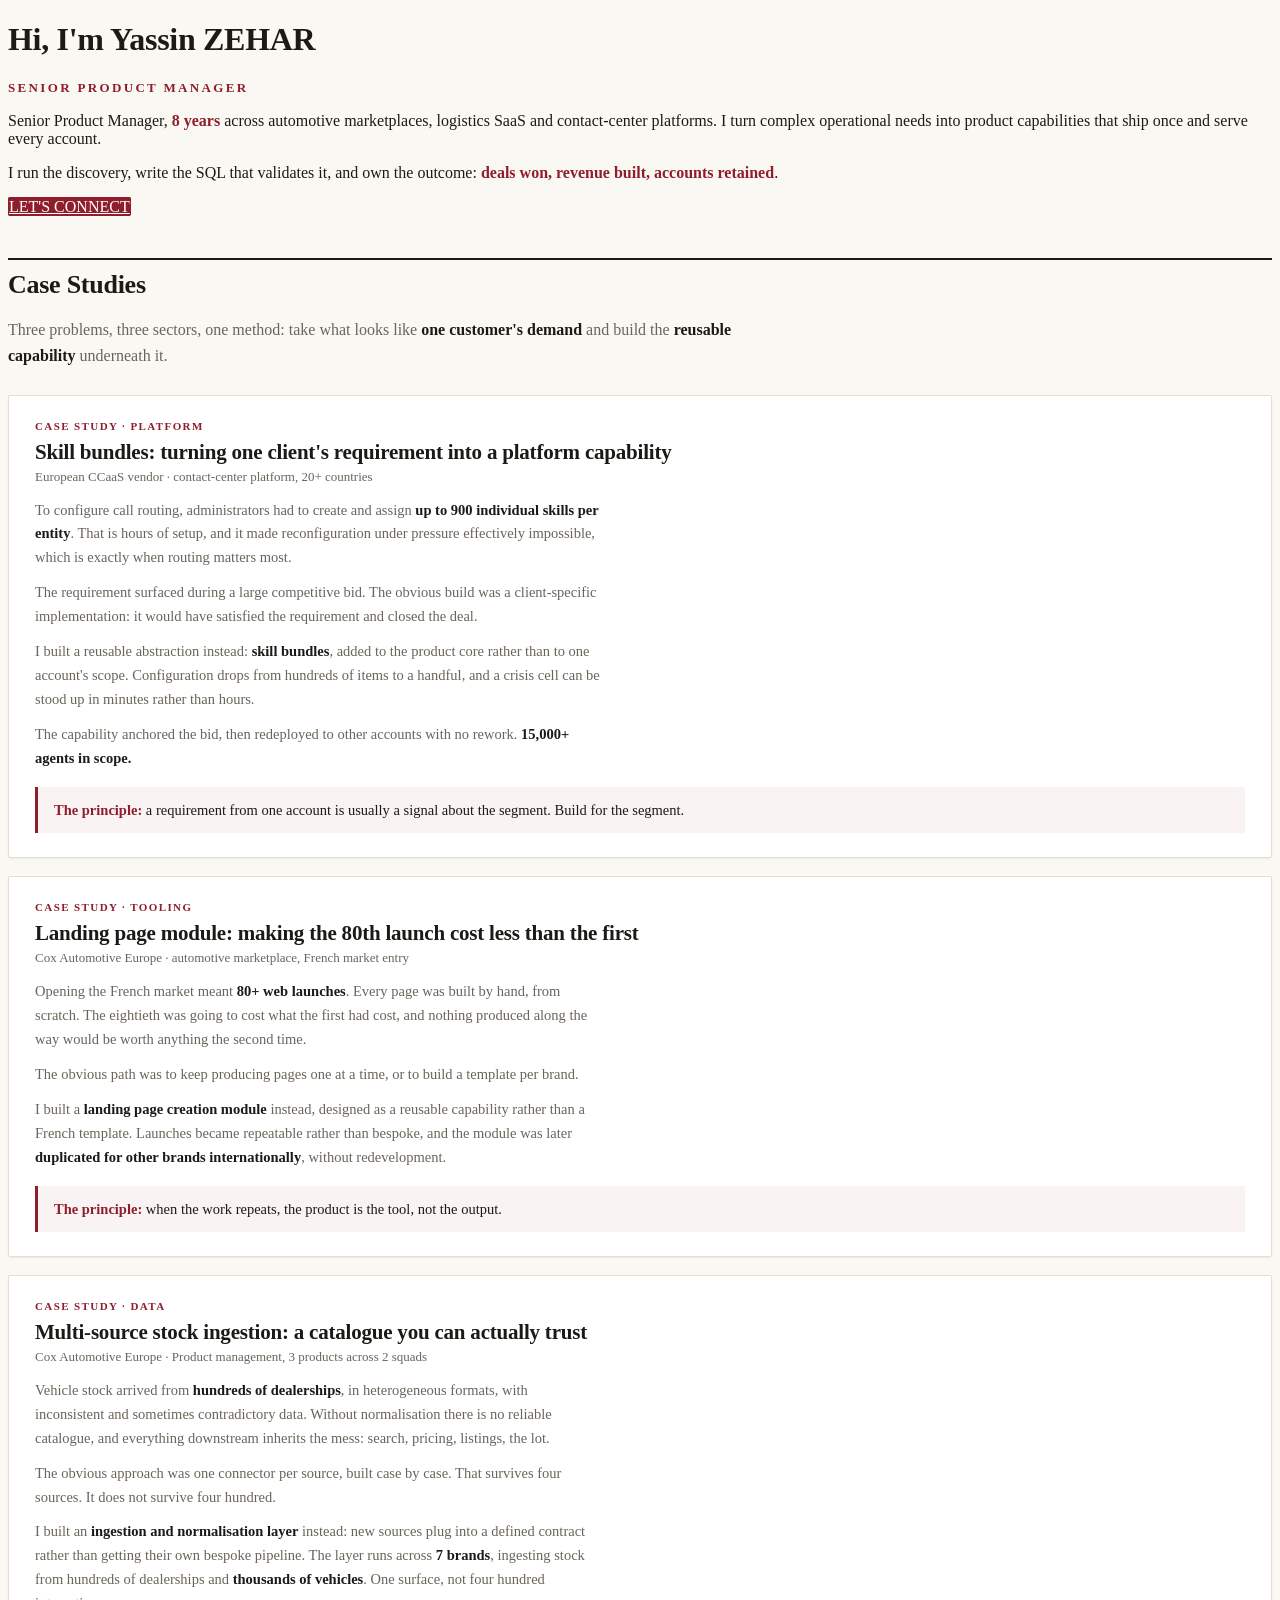
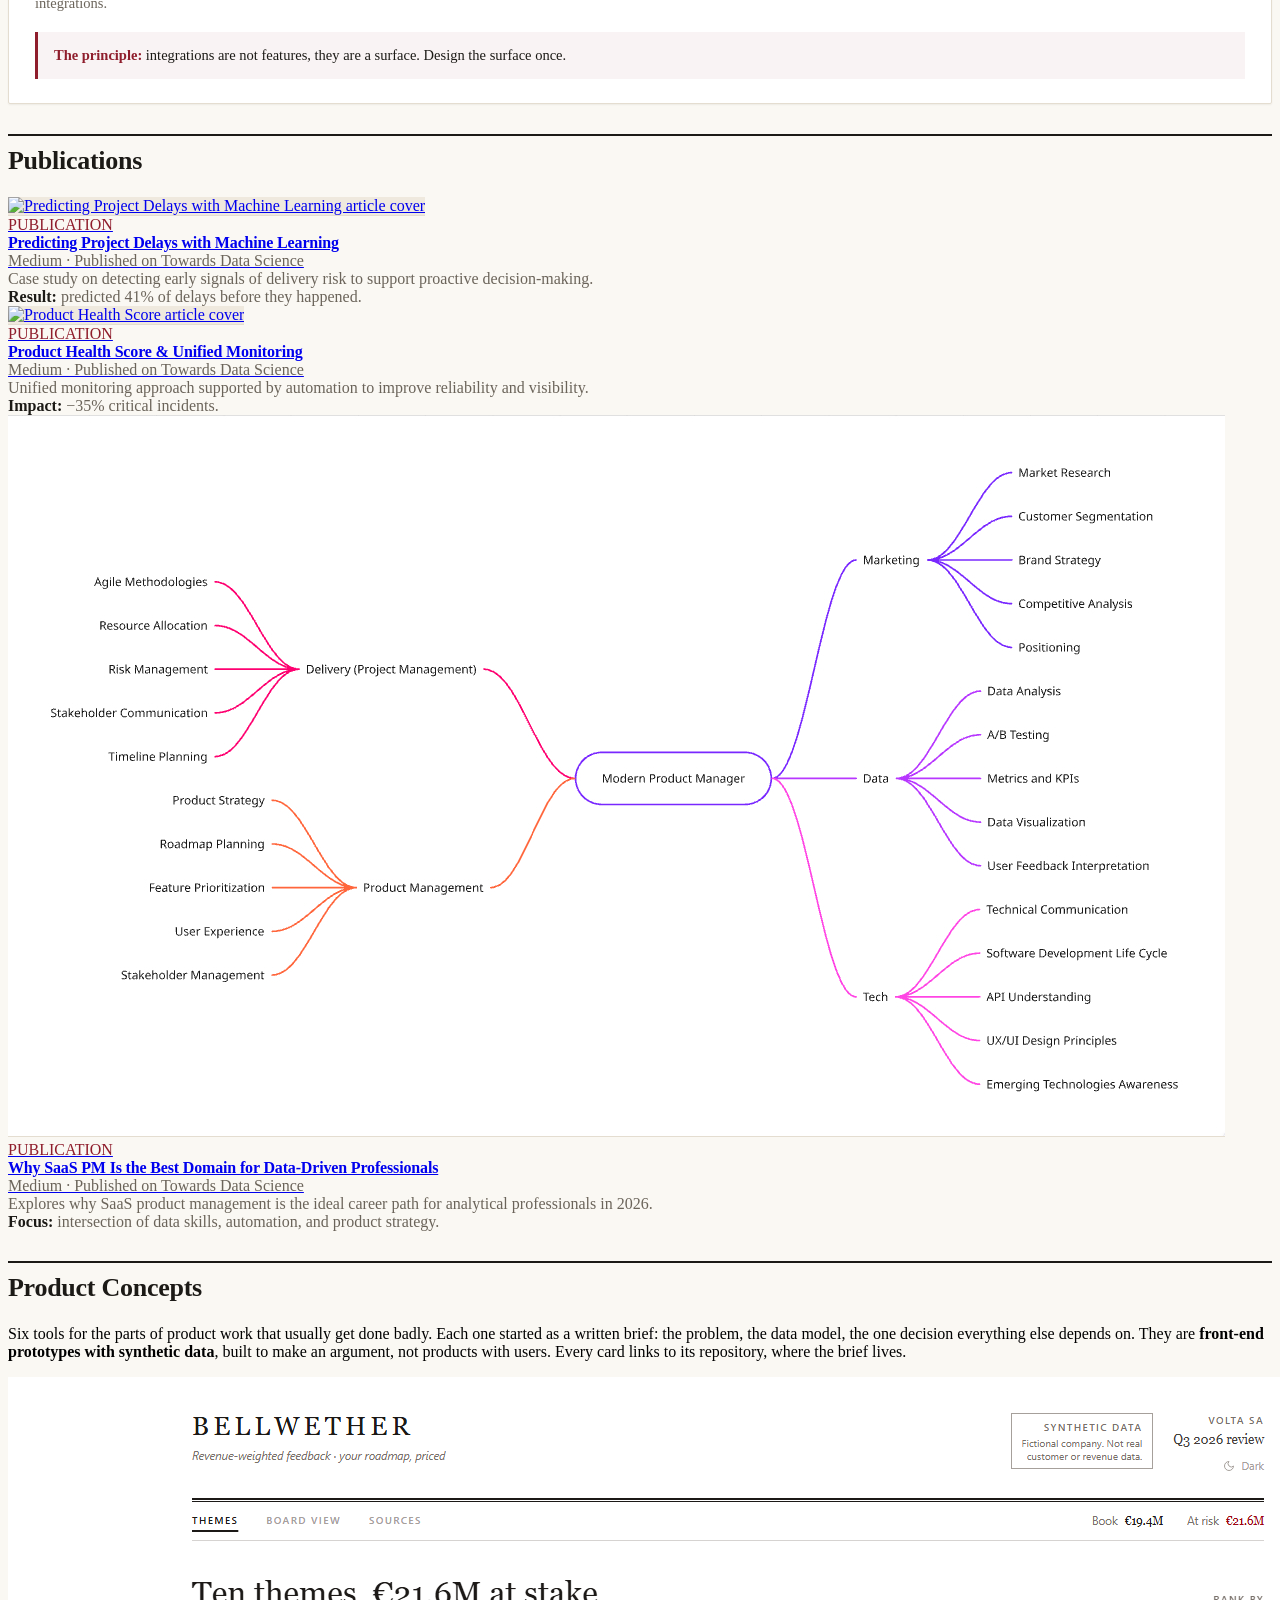
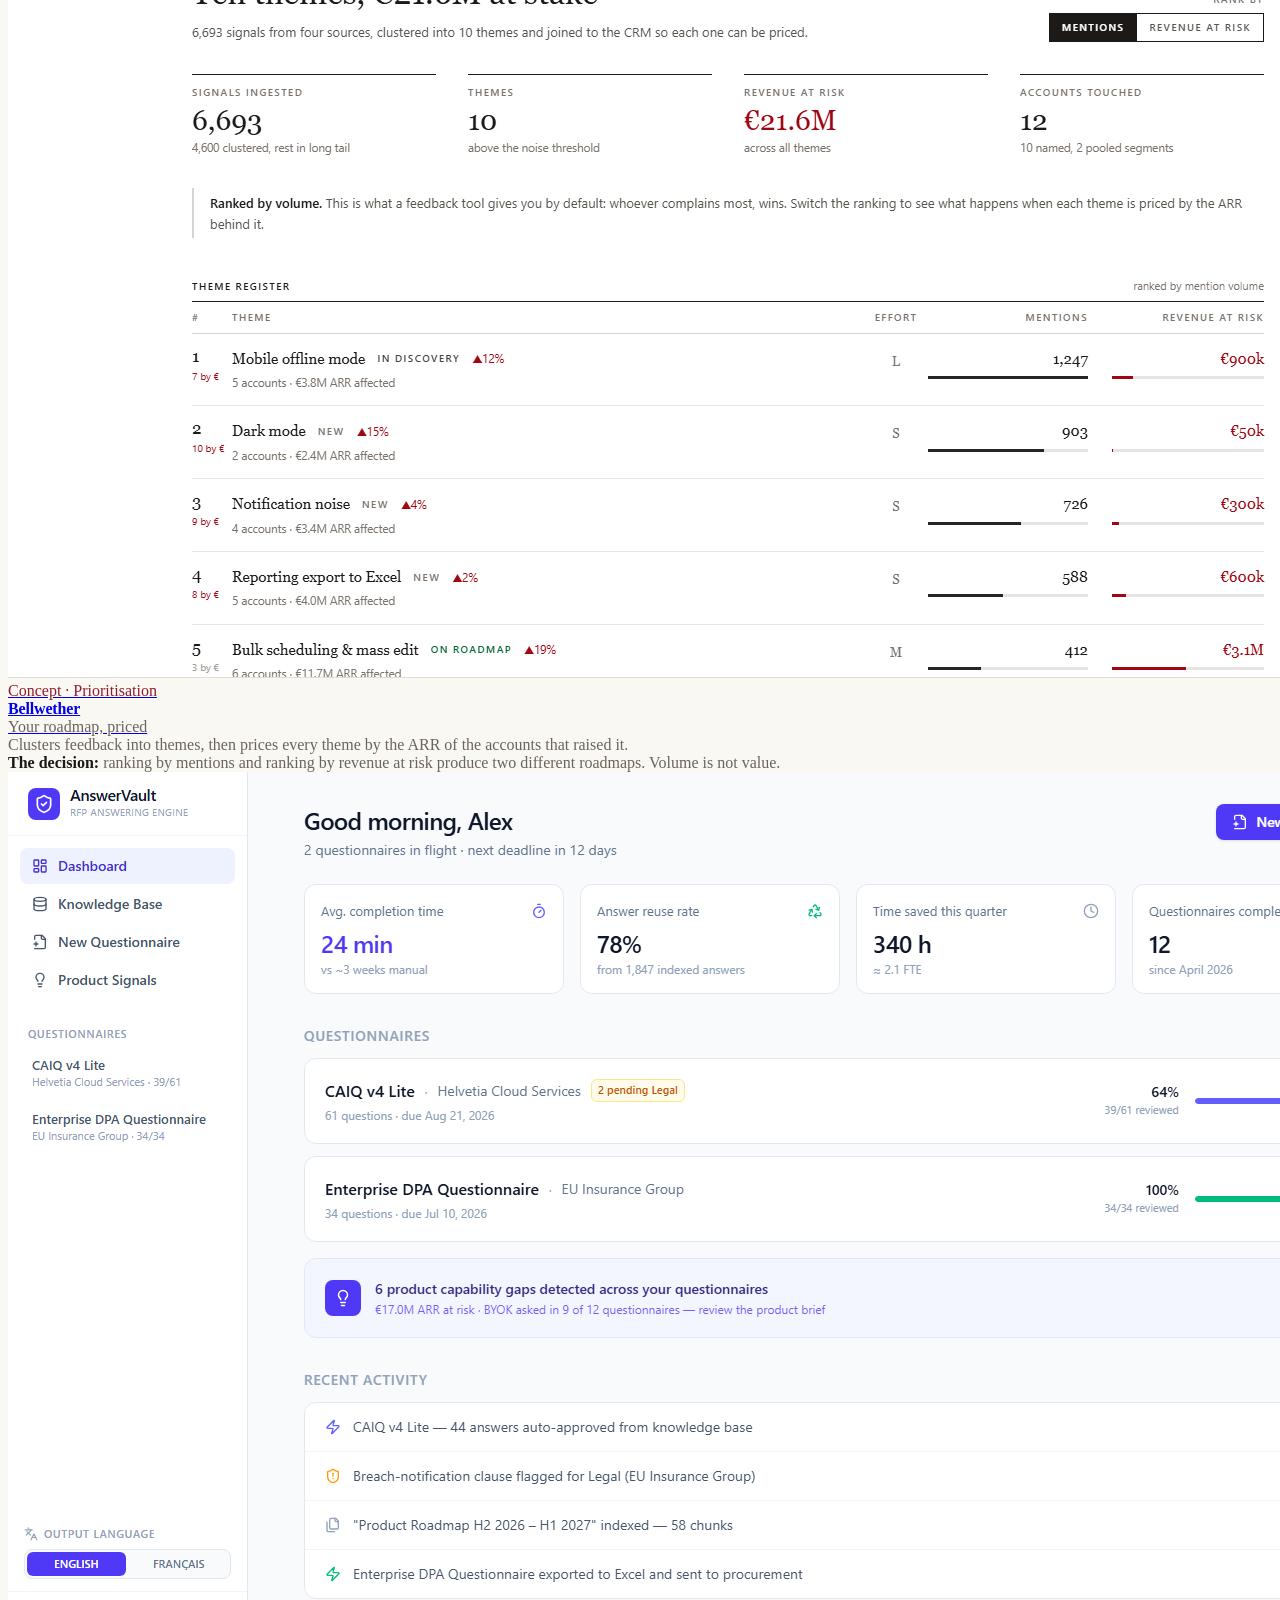
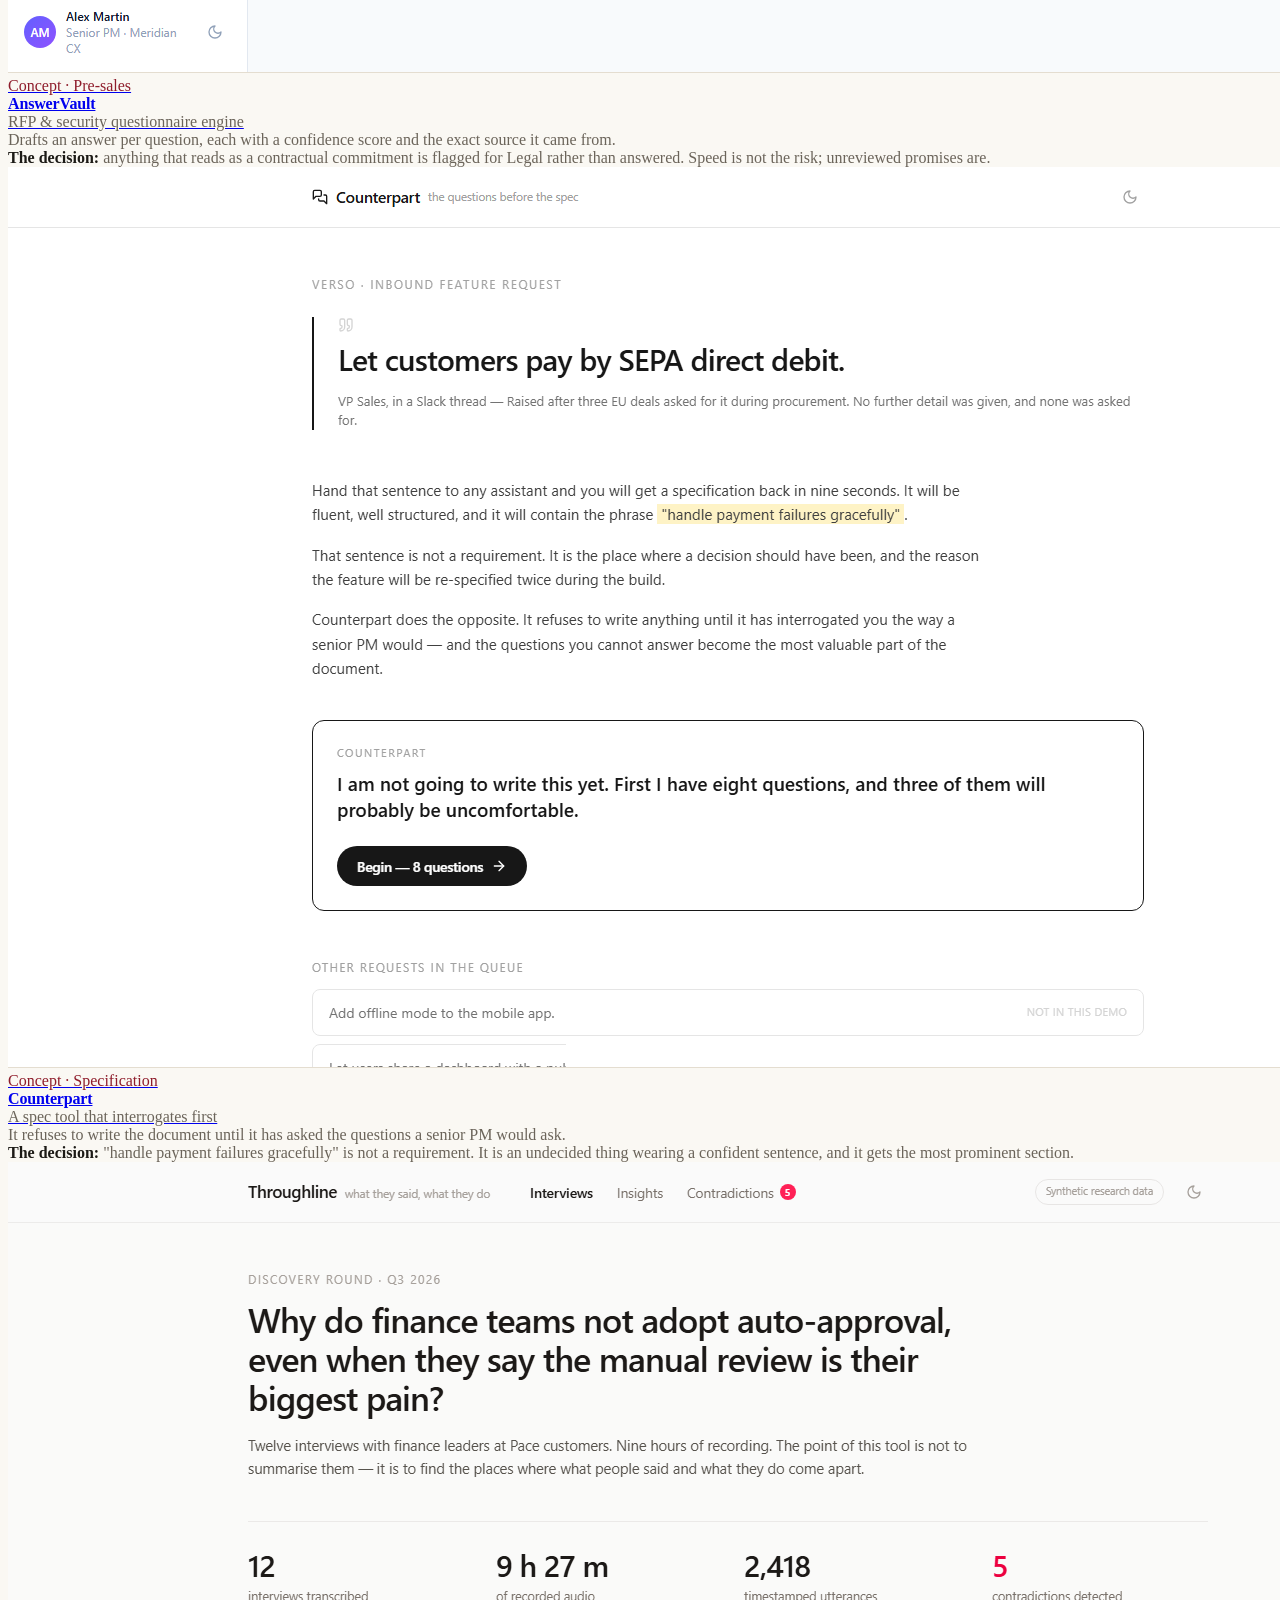
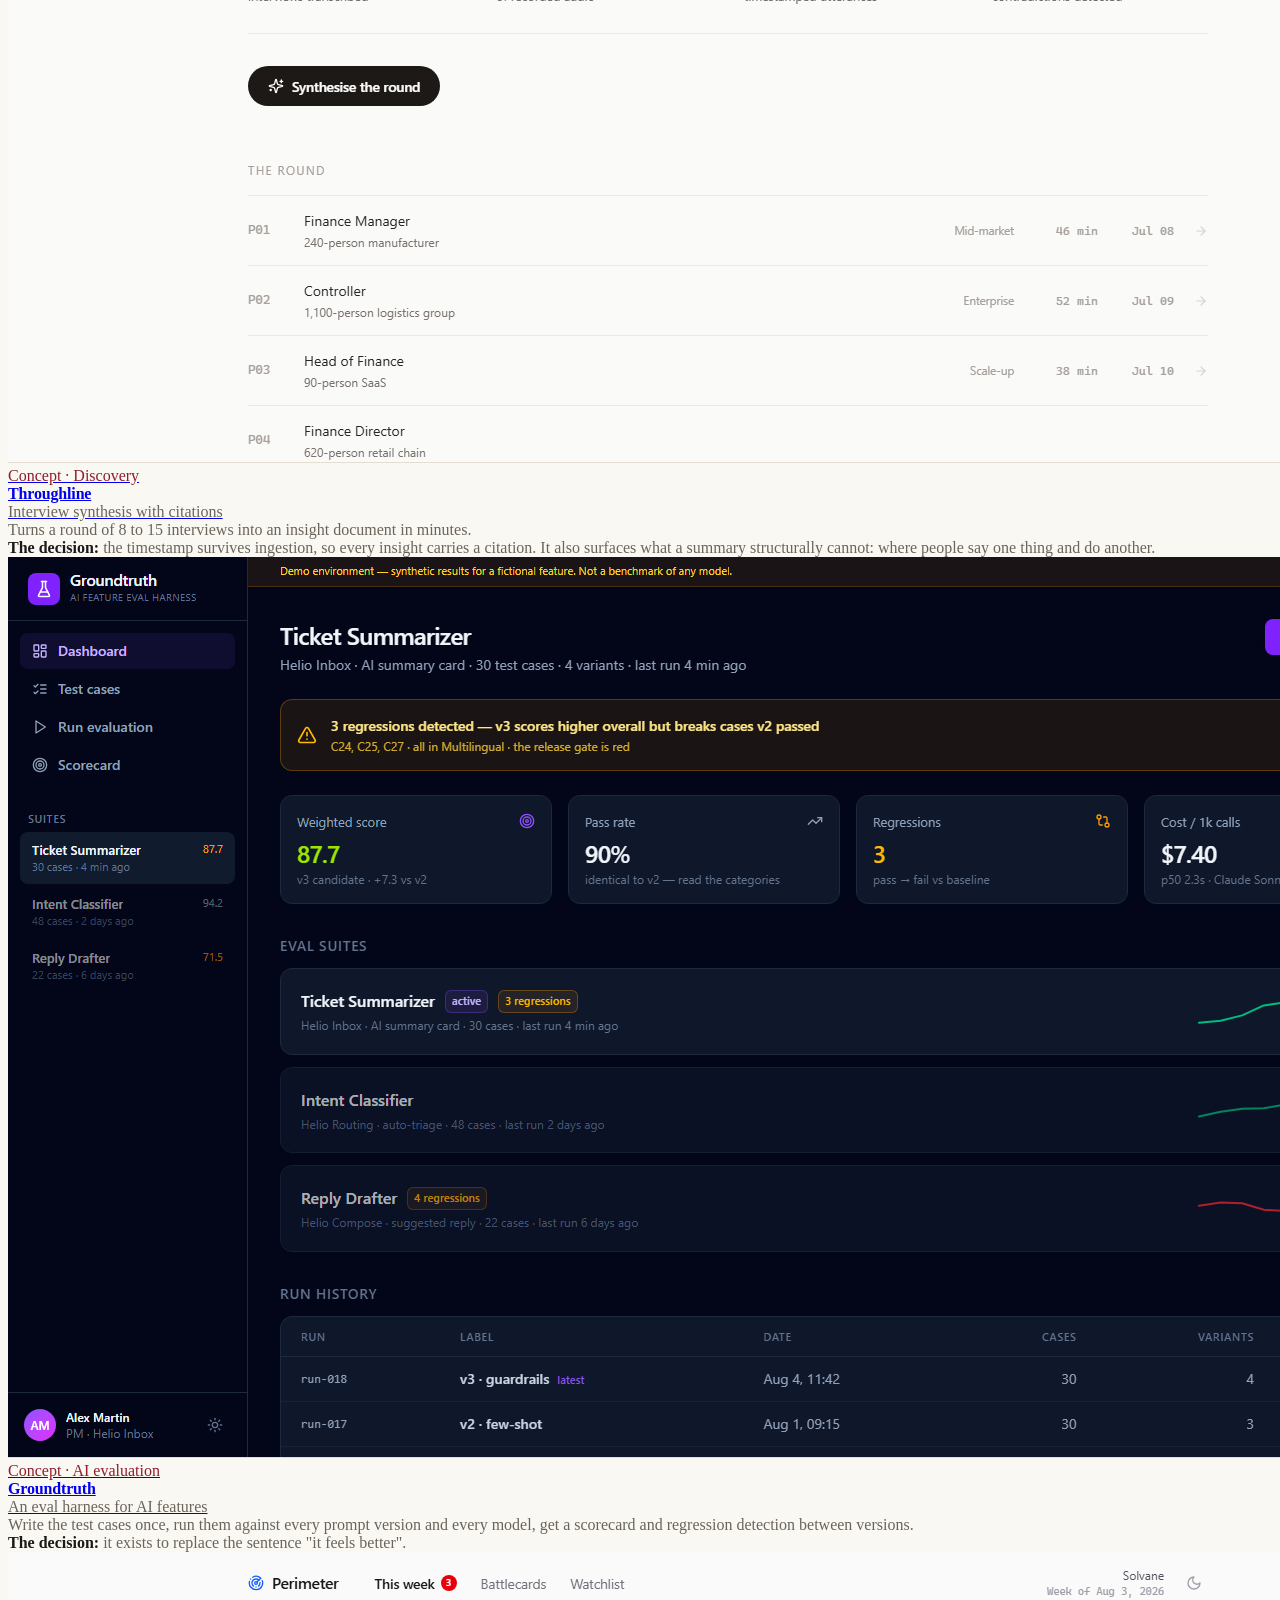
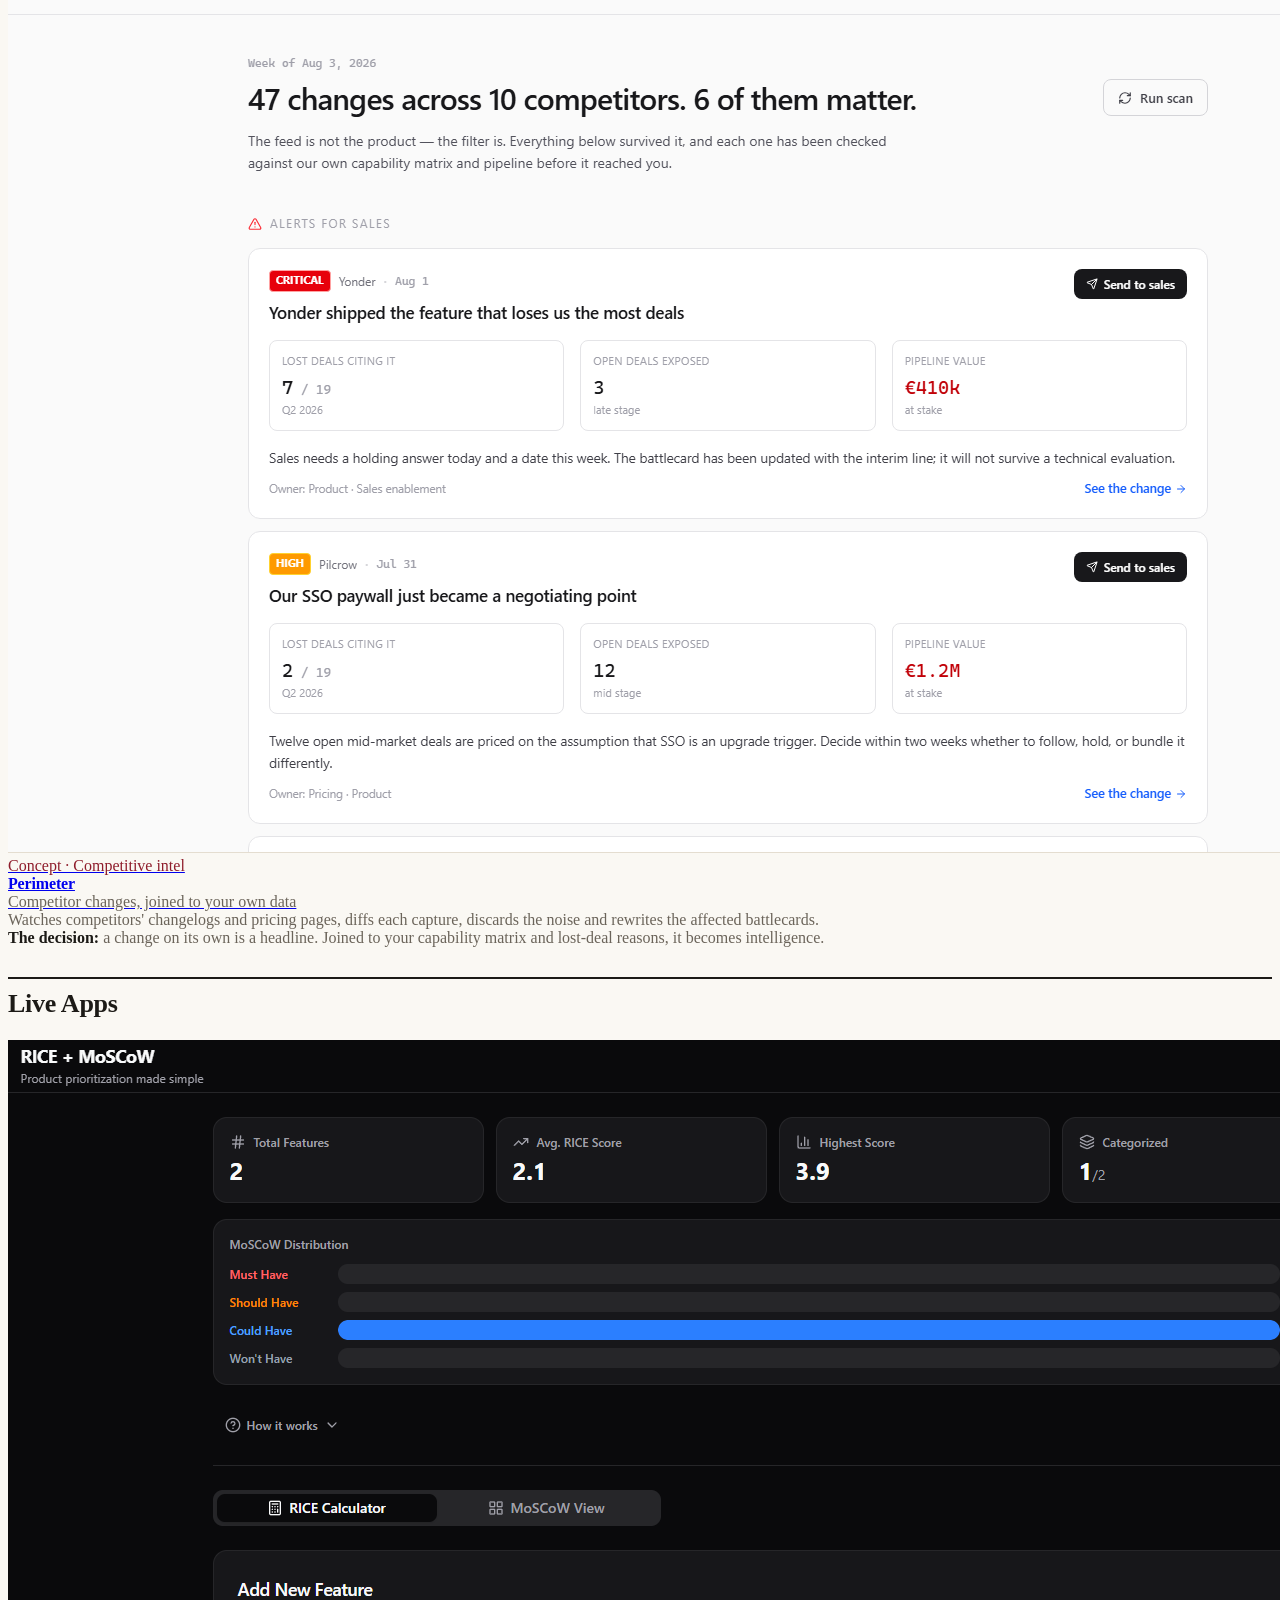
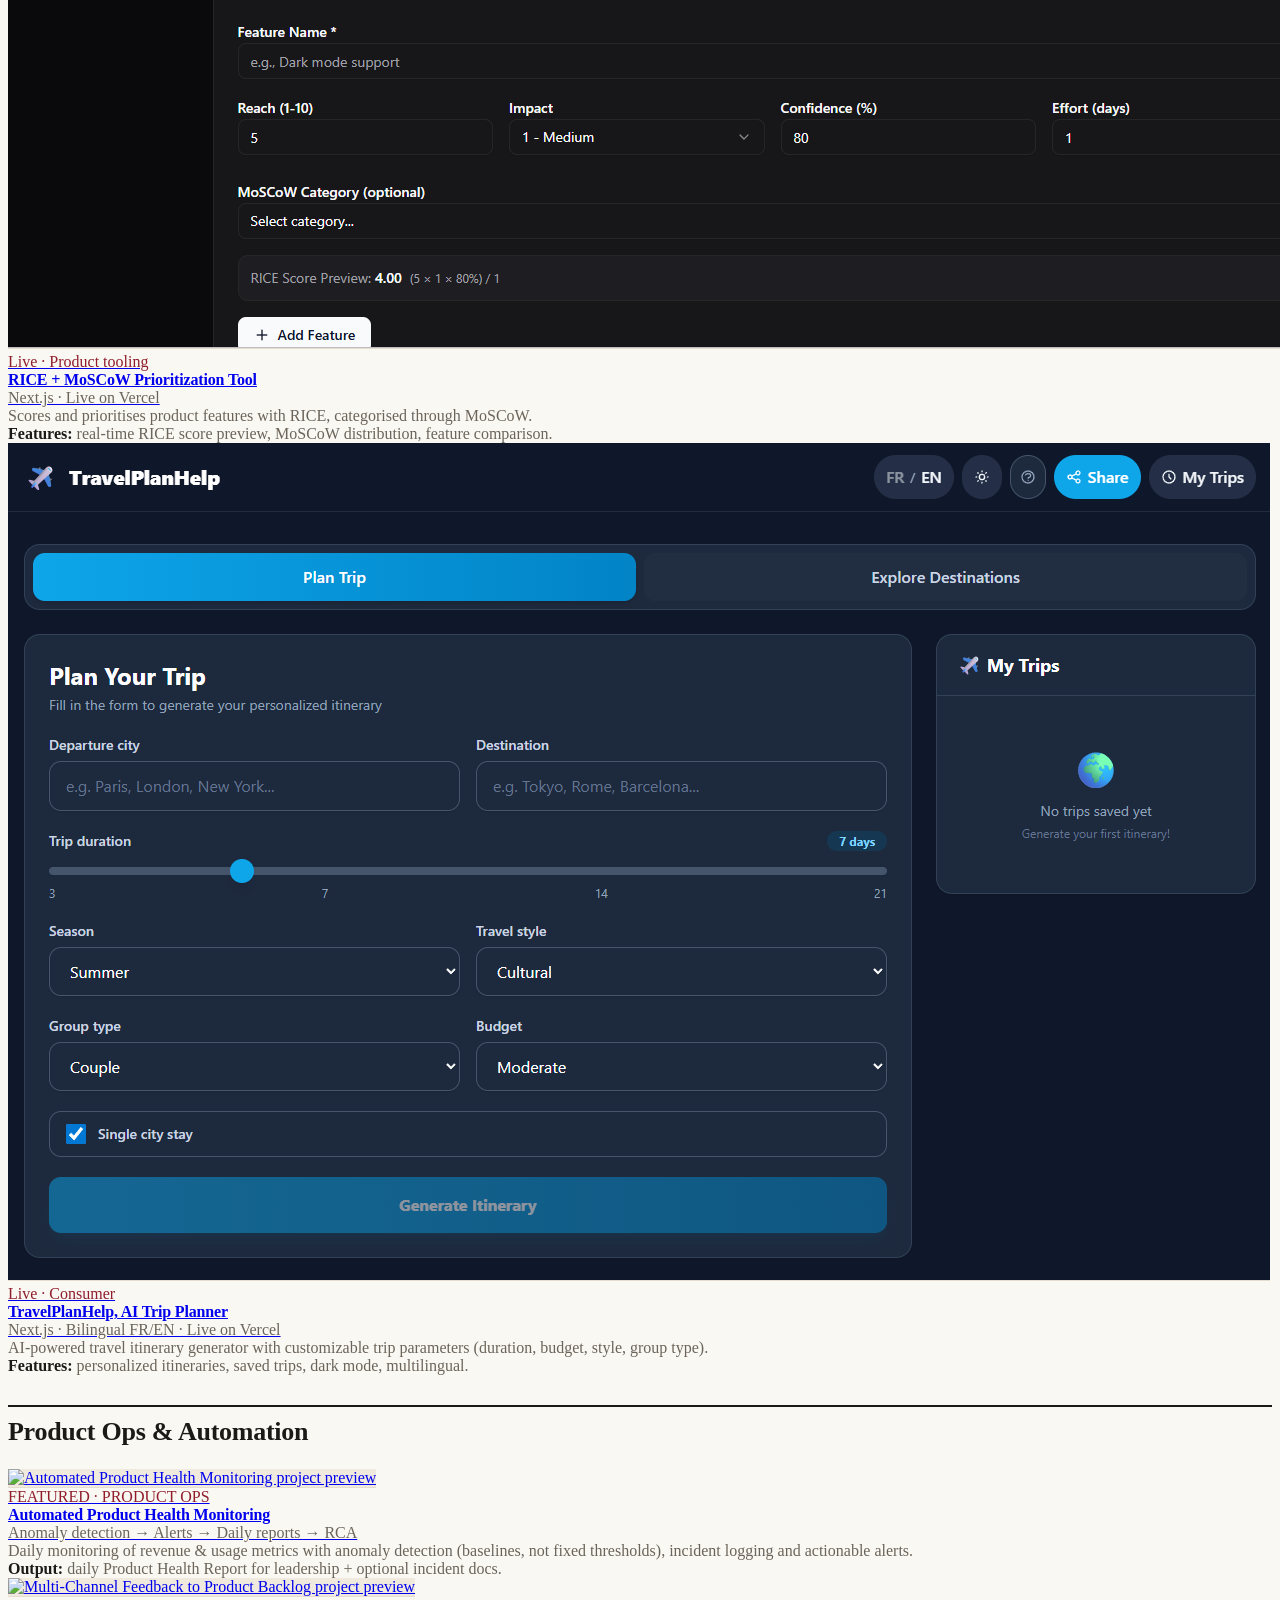
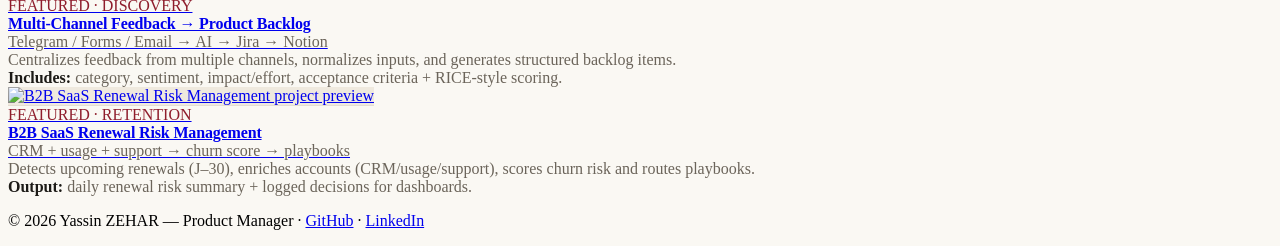
==== commit 66189a7f: "Update experience to 8 years across index and about pages" ====
--- a/index.html
+++ b/index.html
@@ -20,7 +20,7 @@
 
     <meta
       name="description"
-      content="Senior Product Manager, 7+ years across automotive marketplaces, logistics SaaS and contact-center platforms. Case studies on turning complex operational needs into reusable product capabilities."
+      content="Senior Product Manager, 8 years across automotive marketplaces, logistics SaaS and contact-center platforms. Case studies on turning complex operational needs into reusable product capabilities."
     />
     <meta name="viewport" content="width=device-width, initial-scale=1.0" />
 
@@ -46,7 +46,7 @@
               <h2 id="typing">Senior Product Manager</h2>
 
               <p>
-                Senior Product Manager, <strong>7+ years</strong> across automotive marketplaces, logistics SaaS
+                Senior Product Manager, <strong>8 years</strong> across automotive marketplaces, logistics SaaS
                 and contact-center platforms. I turn complex operational needs into product capabilities
                 that ship once and serve every account.
               </p>
